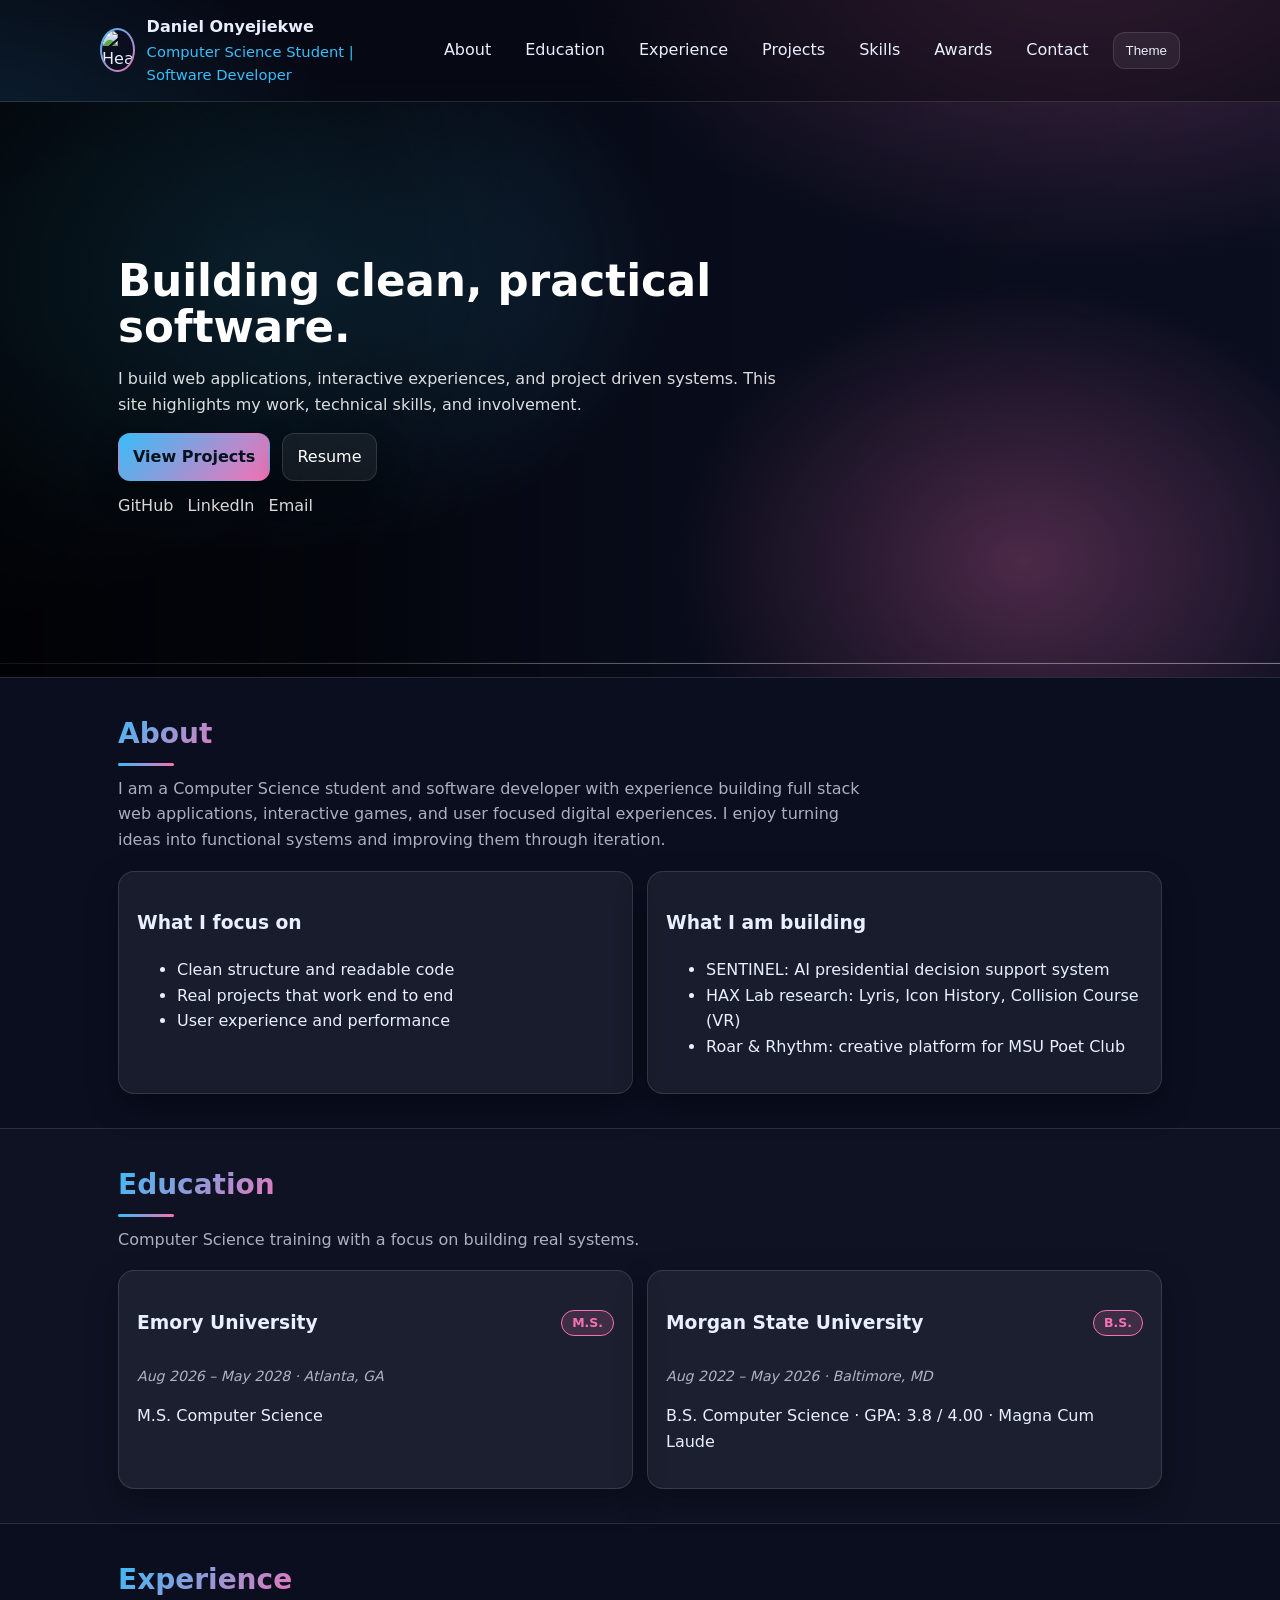
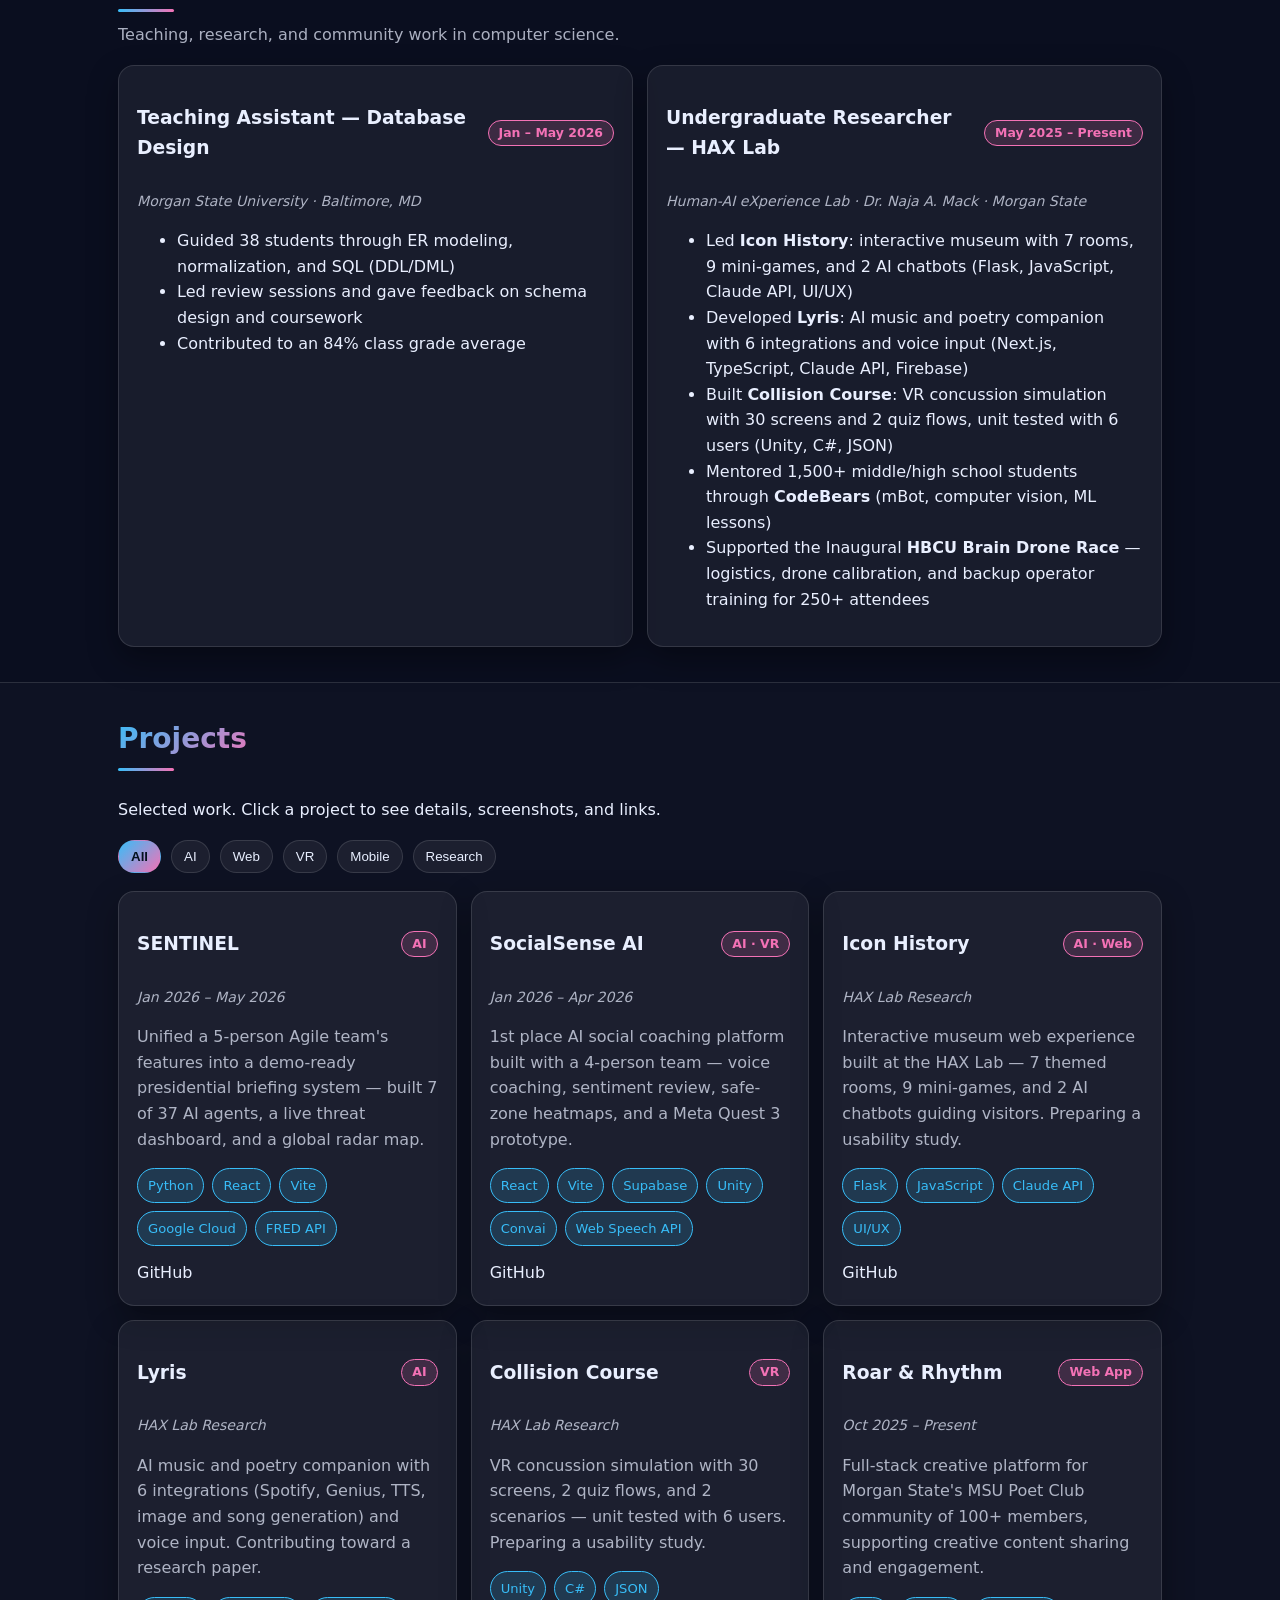
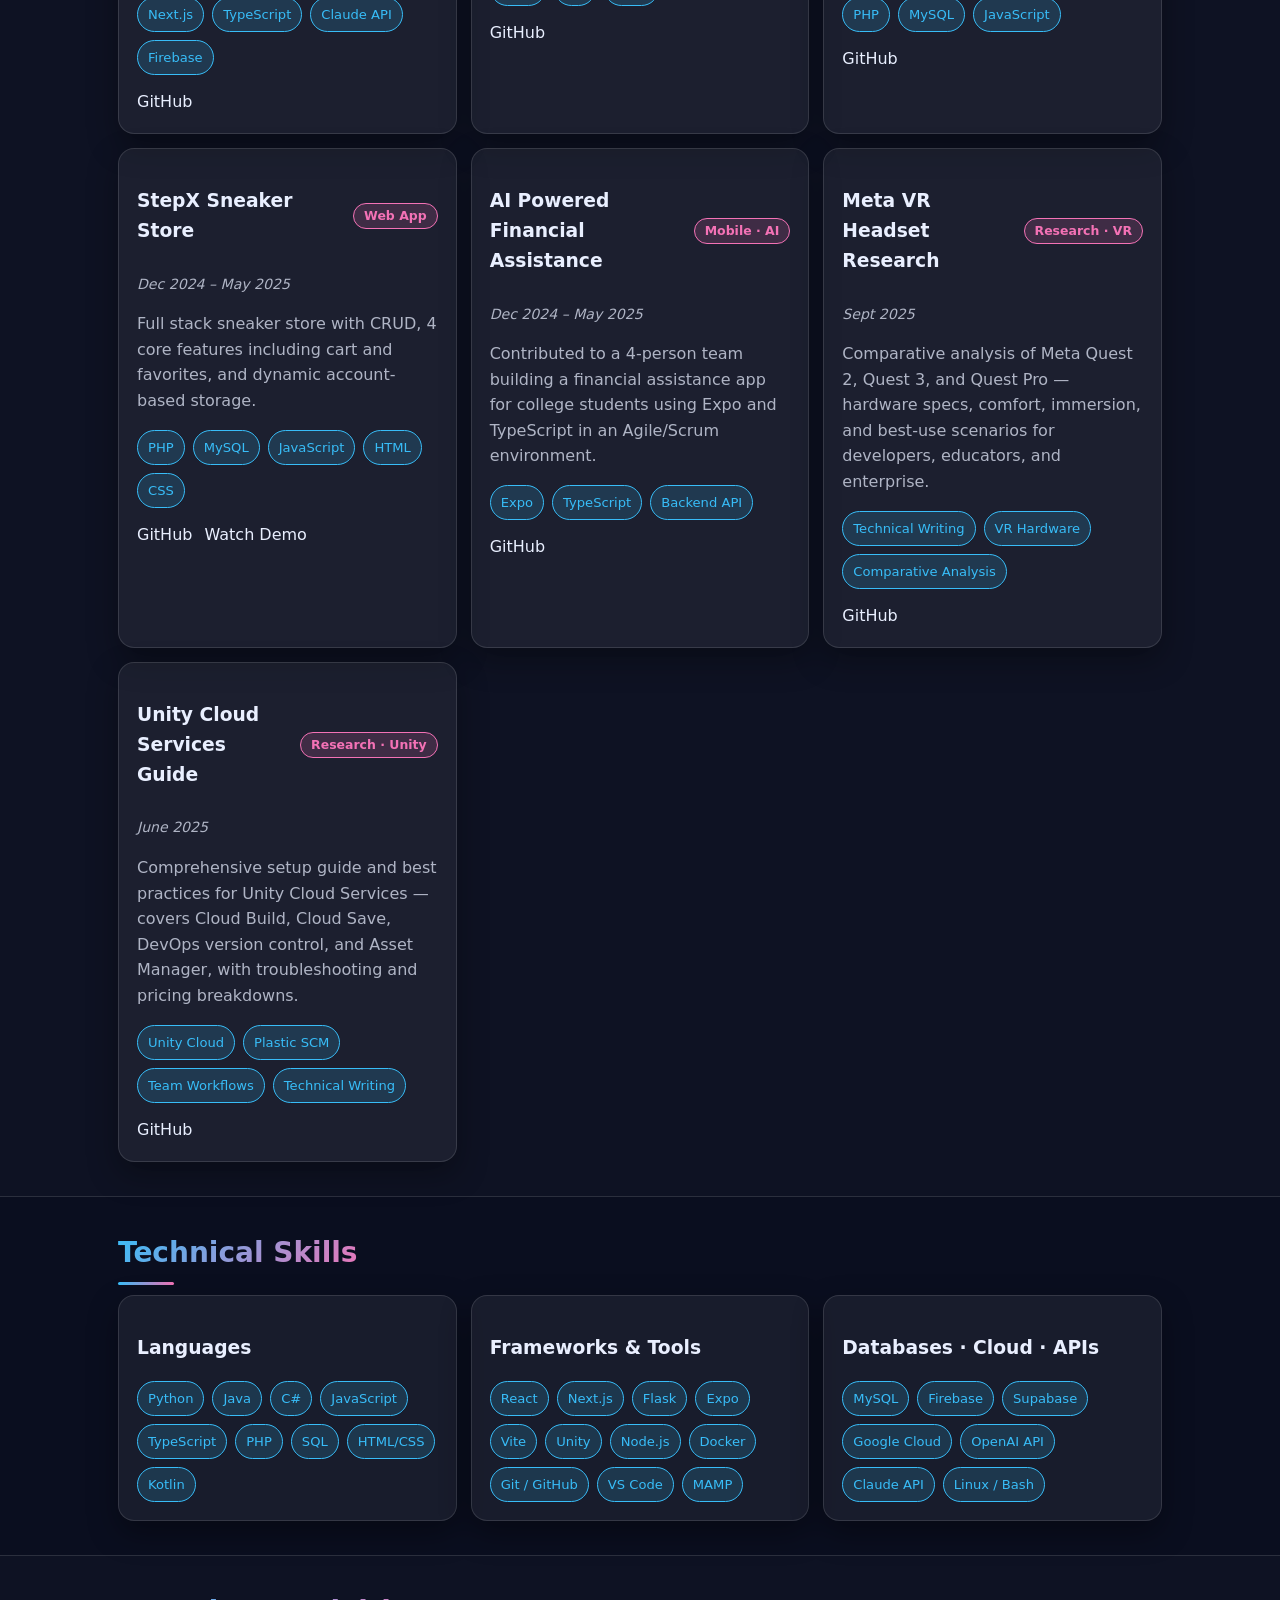
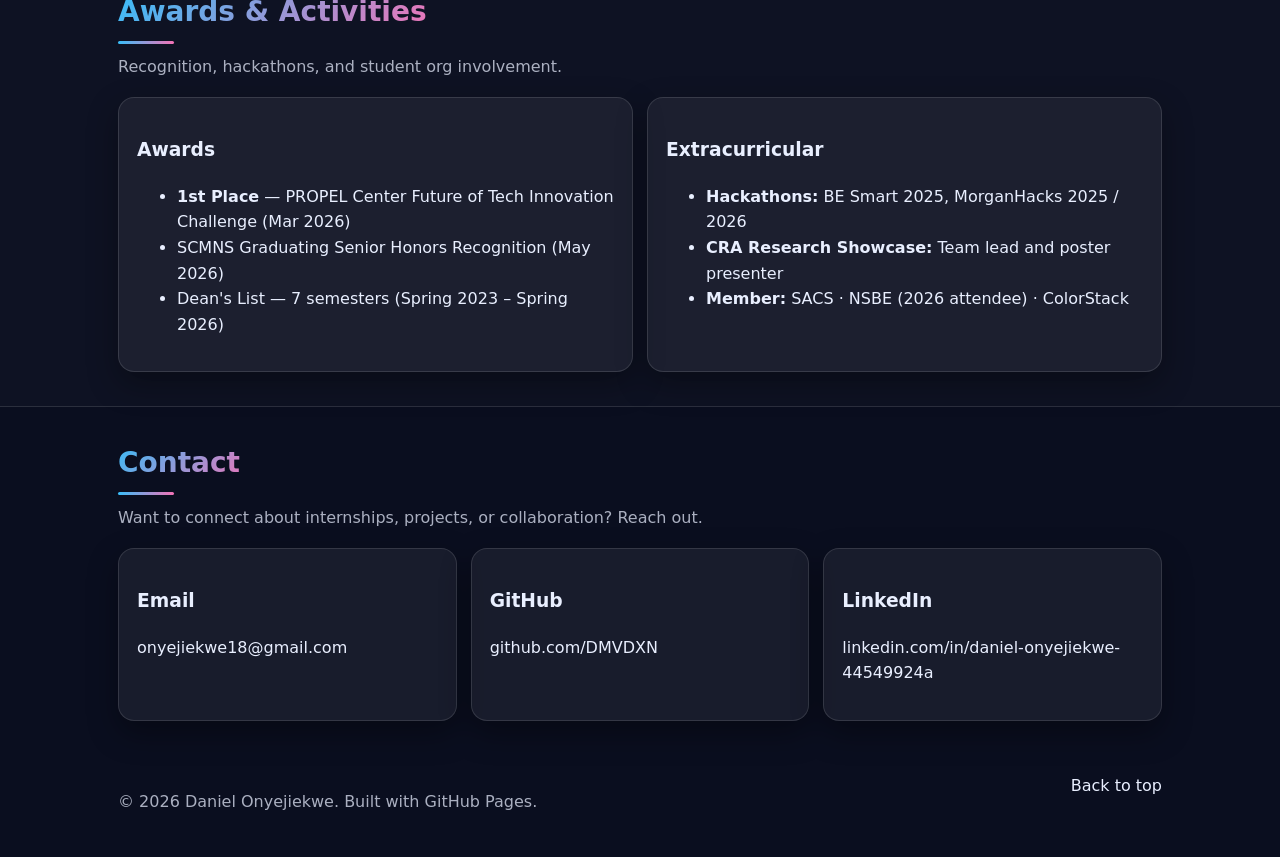
==== index.html @ be136faa "connect custom domain danielonyejiekwe.com - add CNAME file so GitHub Pages serves under the custom " ====
<!-- index.html -->
<!DOCTYPE html>
<html lang="en">
<head>
  <meta charset="UTF-8" />
  <meta name="viewport" content="width=device-width, initial-scale=1.0" />
  <title>Daniel Onyejiekwe — Computer Science Student & Software Developer</title>
  <meta name="description" content="Daniel Onyejiekwe — Computer Science student at Morgan State (M.S. at Emory). Portfolio featuring AI, full-stack web, VR, and research projects from the HAX Lab." />
  <meta name="author" content="Daniel Onyejiekwe" />
  <meta name="theme-color" content="#0a0e1f" />

  <link rel="icon" type="image/svg+xml" href="favicon.svg" />
  <link rel="apple-touch-icon" href="assets/images/CZ6A8919.JPG" />

  <link rel="canonical" href="https://danielonyejiekwe.com/" />

  <meta property="og:type" content="website" />
  <meta property="og:url" content="https://danielonyejiekwe.com/" />
  <meta property="og:title" content="Daniel Onyejiekwe — Computer Science Student & Software Developer" />
  <meta property="og:description" content="Portfolio featuring AI, full-stack web, VR, and research projects. M.S. CS at Emory, B.S. CS at Morgan State (Magna Cum Laude)." />
  <meta property="og:image" content="https://danielonyejiekwe.com/assets/images/CZ6A8919.JPG" />
  <meta property="og:image:alt" content="Headshot of Daniel Onyejiekwe" />

  <meta name="twitter:card" content="summary_large_image" />
  <meta name="twitter:title" content="Daniel Onyejiekwe — Computer Science Student & Software Developer" />
  <meta name="twitter:description" content="Portfolio featuring AI, full-stack web, VR, and research projects. M.S. CS at Emory, B.S. CS at Morgan State (Magna Cum Laude)." />
  <meta name="twitter:image" content="https://danielonyejiekwe.com/assets/images/CZ6A8919.JPG" />

  <link rel="stylesheet" href="style.css?v=2" />
</head>

<body>
  <a class="skip-link" href="#main">Skip to content</a>

  <header class="site-header">
    <div class="container header-inner">
      <div class="brand">
        <div class="logo">
          <img src="assets/images/CZ6A8919.JPG" alt="Headshot of Daniel Onyejiekwe" loading="lazy" />
        </div>
        <div class="brand-text">
          <div class="name">Daniel Onyejiekwe</div>
          <div class="role">Computer Science Student | Software Developer</div>
        </div>
      </div>

      <nav id="primaryNav" class="nav">
        <a href="#about">About</a>
        <a href="#education">Education</a>
        <a href="#experience">Experience</a>
        <a href="#projects">Projects</a>
        <a href="#skills">Skills</a>
        <a href="#awards">Awards</a>
        <a href="#contact">Contact</a>
      </nav>

      <div class="header-actions">
        <button id="themeToggle" class="theme-toggle" type="button" aria-label="Toggle theme">
          Theme
        </button>

        <button id="navToggle" class="nav-toggle" type="button"
                aria-label="Open menu" aria-expanded="false" aria-controls="primaryNav">
          <span></span>
          <span></span>
          <span></span>
        </button>
      </div>
    </div>
  </header>

  <main id="main">
    <section class="hero-banner">
      <img class="hero-banner-img" src="assets/images/teaching-banner.JPEG" alt="" aria-hidden="true" role="presentation" />
      <div class="hero-banner-overlay">
        <div class="container hero-banner-inner">
          <div class="hero-banner-copy">
            <h1>Building clean, practical software.</h1>
            <p>
              I build web applications, interactive experiences, and project driven systems.
              This site highlights my work, technical skills, and involvement.
            </p>

            <div class="hero-actions">
              <a class="btn primary" href="#projects">View Projects</a>
              <a class="btn" href="assets/images/Daniel_Onyejiekwe_Resume%20V2.pdf" target="_blank" rel="noopener">Resume</a>
            </div>

            <div class="quick-links">
              <a href="https://github.com/DMVDXN" target="_blank" rel="noopener">GitHub</a>
              <a href="https://www.linkedin.com/in/daniel-onyejiekwe-44549924a/" target="_blank" rel="noopener">LinkedIn</a>
              <a href="mailto:onyejiekwe18@gmail.com">Email</a>
            </div>
          </div>
        </div>
      </div>
    </section>

    <section id="about" class="section reveal">
      <div class="container">
        <h2>About</h2>
        <p class="lead">
          I am a Computer Science student and software developer with experience building full stack web applications,
          interactive games, and user focused digital experiences. I enjoy turning ideas into functional systems
          and improving them through iteration.
        </p>

        <div class="about-grid reveal-group">
          <div class="card">
            <h3>What I focus on</h3>
            <ul class="list">
              <li>Clean structure and readable code</li>
              <li>Real projects that work end to end</li>
              <li>User experience and performance</li>
            </ul>
          </div>
          <div class="card">
            <h3>What I am building</h3>
            <ul class="list">
              <li>SENTINEL: AI presidential decision support system</li>
              <li>HAX Lab research: Lyris, Icon History, Collision Course (VR)</li>
              <li>Roar &amp; Rhythm: creative platform for MSU Poet Club</li>
            </ul>
          </div>
        </div>
      </div>
    </section>

    <section id="education" class="section alt reveal">
      <div class="container">
        <h2>Education</h2>
        <p class="lead">Computer Science training with a focus on building real systems.</p>

        <div class="about-grid reveal-group">
          <article class="card">
            <div class="project-top">
              <h3>Emory University</h3>
              <span class="tag">M.S.</span>
            </div>
            <p class="meta">Aug 2026 – May 2028 · Atlanta, GA</p>
            <p>M.S. Computer Science</p>
          </article>

          <article class="card">
            <div class="project-top">
              <h3>Morgan State University</h3>
              <span class="tag">B.S.</span>
            </div>
            <p class="meta">Aug 2022 – May 2026 · Baltimore, MD</p>
            <p>B.S. Computer Science · GPA: 3.8 / 4.00 · Magna Cum Laude</p>
          </article>
        </div>
      </div>
    </section>

    <section id="experience" class="section reveal">
      <div class="container">
        <h2>Experience</h2>
        <p class="lead">Teaching, research, and community work in computer science.</p>

        <div class="about-grid reveal-group">
          <article class="card">
            <div class="project-top">
              <h3>Teaching Assistant — Database Design</h3>
              <span class="tag">Jan – May 2026</span>
            </div>
            <p class="meta">Morgan State University · Baltimore, MD</p>
            <ul class="list">
              <li>Guided 38 students through ER modeling, normalization, and SQL (DDL/DML)</li>
              <li>Led review sessions and gave feedback on schema design and coursework</li>
              <li>Contributed to an 84% class grade average</li>
            </ul>
          </article>

          <article class="card">
            <div class="project-top">
              <h3>Undergraduate Researcher — HAX Lab</h3>
              <span class="tag">May 2025 – Present</span>
            </div>
            <p class="meta">Human-AI eXperience Lab · Dr. Naja A. Mack · Morgan State</p>
            <ul class="list">
              <li>Led <strong>Icon History</strong>: interactive museum with 7 rooms, 9 mini-games, and 2 AI chatbots (Flask, JavaScript, Claude API, UI/UX)</li>
              <li>Developed <strong>Lyris</strong>: AI music and poetry companion with 6 integrations and voice input (Next.js, TypeScript, Claude API, Firebase)</li>
              <li>Built <strong>Collision Course</strong>: VR concussion simulation with 30 screens and 2 quiz flows, unit tested with 6 users (Unity, C#, JSON)</li>
              <li>Mentored 1,500+ middle/high school students through <strong>CodeBears</strong> (mBot, computer vision, ML lessons)</li>
              <li>Supported the Inaugural <strong>HBCU Brain Drone Race</strong> — logistics, drone calibration, and backup operator training for 250+ attendees</li>
            </ul>
          </article>
        </div>
      </div>
    </section>

    <section id="projects" class="section alt reveal">
      <div class="container">
        <div class="section-head">
          <h2>Projects</h2>
          <p>Selected work. Click a project to see details, screenshots, and links.</p>
        </div>

        <div class="filters" role="group" aria-label="Project filters">
          <button class="filter-btn is-active" type="button" data-filter="all">All</button>
          <button class="filter-btn" type="button" data-filter="ai">AI</button>
          <button class="filter-btn" type="button" data-filter="web">Web</button>
          <button class="filter-btn" type="button" data-filter="vr">VR</button>
          <button class="filter-btn" type="button" data-filter="mobile">Mobile</button>
          <button class="filter-btn" type="button" data-filter="research">Research</button>
        </div>

        <div class="grid reveal-group" id="projectsGrid">

          <article class="project card clickable"
            data-category="ai"
            data-title="SENTINEL — Presidential Decision Support System"
            data-tag="AI"
            data-image=""
            data-description="A demo-ready AI presidential briefing system unifying a 5-person Agile team's features."
            data-bullets="Built 7 of 37 AI agents|Live threat dashboard|Global radar map|Python, React, Vite, Google Cloud, FRED API"
            data-repo="https://github.com/DMVDXN"
            data-demo="#">
            <div class="project-top">
              <h3>SENTINEL</h3>
              <span class="tag">AI</span>
            </div>
            <p class="meta">Jan 2026 – May 2026</p>
            <p>
              Unified a 5-person Agile team's features into a demo-ready presidential briefing system —
              built 7 of 37 AI agents, a live threat dashboard, and a global radar map.
            </p>
            <ul class="chips">
              <li>Python</li>
              <li>React</li>
              <li>Vite</li>
              <li>Google Cloud</li>
              <li>FRED API</li>
            </ul>
            <div class="links">
              <a href="https://github.com/DMVDXN" target="_blank" rel="noopener">GitHub</a>
            </div>
          </article>

          <article class="project card clickable"
            data-category="ai"
            data-title="SocialSense AI"
            data-tag="AI · VR"
            data-image=""
            data-description="1st place AI social coaching platform with VR prototype on Meta Quest 3."
            data-bullets="Voice coaching|Sentiment review|Safe-zone heatmaps|Meta Quest 3 prototype|1st Place — PROPEL Future of Tech Challenge"
            data-repo="https://github.com/DMVDXN"
            data-demo="#">
            <div class="project-top">
              <h3>SocialSense AI</h3>
              <span class="tag">AI · VR</span>
            </div>
            <p class="meta">Jan 2026 – Apr 2026</p>
            <p>
              1st place AI social coaching platform built with a 4-person team — voice coaching, sentiment review,
              safe-zone heatmaps, and a Meta Quest 3 prototype.
            </p>
            <ul class="chips">
              <li>React</li>
              <li>Vite</li>
              <li>Supabase</li>
              <li>Unity</li>
              <li>Convai</li>
              <li>Web Speech API</li>
            </ul>
            <div class="links">
              <a href="https://github.com/DMVDXN" target="_blank" rel="noopener">GitHub</a>
            </div>
          </article>

          <article class="project card clickable"
            data-category="ai"
            data-title="Icon History"
            data-tag="AI · Web"
            data-image=""
            data-description="Interactive museum web experience with mini-games and AI-guided chatbots."
            data-bullets="7 themed rooms|9 mini-games|2 AI chatbots (Claude API)|Flask + JavaScript UI/UX|Preparing a usability study"
            data-repo="https://github.com/DMVDXN"
            data-demo="#">
            <div class="project-top">
              <h3>Icon History</h3>
              <span class="tag">AI · Web</span>
            </div>
            <p class="meta">HAX Lab Research</p>
            <p>
              Interactive museum web experience built at the HAX Lab — 7 themed rooms, 9 mini-games,
              and 2 AI chatbots guiding visitors. Preparing a usability study.
            </p>
            <ul class="chips">
              <li>Flask</li>
              <li>JavaScript</li>
              <li>Claude API</li>
              <li>UI/UX</li>
            </ul>
            <div class="links">
              <a href="https://github.com/DMVDXN" target="_blank" rel="noopener">GitHub</a>
            </div>
          </article>

          <article class="project card clickable"
            data-category="ai"
            data-title="Lyris"
            data-tag="AI"
            data-image=""
            data-description="AI music and poetry companion with 6 integrations and voice input."
            data-bullets="6 integrations: Spotify, Genius, TTS, image &amp; song generation|Voice input|Next.js + TypeScript|Claude API + Firebase|Contributing toward a research paper"
            data-repo="https://github.com/DMVDXN/Lyris"
            data-demo="#">
            <div class="project-top">
              <h3>Lyris</h3>
              <span class="tag">AI</span>
            </div>
            <p class="meta">HAX Lab Research</p>
            <p>
              AI music and poetry companion with 6 integrations (Spotify, Genius, TTS, image and song generation)
              and voice input. Contributing toward a research paper.
            </p>
            <ul class="chips">
              <li>Next.js</li>
              <li>TypeScript</li>
              <li>Claude API</li>
              <li>Firebase</li>
            </ul>
            <div class="links">
              <a href="https://github.com/DMVDXN/Lyris" target="_blank" rel="noopener">GitHub</a>
            </div>
          </article>

          <article class="project card clickable"
            data-category="vr"
            data-title="Collision Course"
            data-tag="VR"
            data-image=""
            data-description="VR concussion simulation built and evaluated with users at the HAX Lab."
            data-bullets="30 screens across the experience|2 quiz flows and 2 scenarios|Unit tested with 6 users|Unity, C#, and JSON|Preparing a usability study"
            data-repo="https://github.com/DMVDXN/collision_course_research"
            data-demo="#">
            <div class="project-top">
              <h3>Collision Course</h3>
              <span class="tag">VR</span>
            </div>
            <p class="meta">HAX Lab Research</p>
            <p>
              VR concussion simulation with 30 screens, 2 quiz flows, and 2 scenarios — unit tested with 6 users.
              Preparing a usability study.
            </p>
            <ul class="chips">
              <li>Unity</li>
              <li>C#</li>
              <li>JSON</li>
            </ul>
            <div class="links">
              <a href="https://github.com/DMVDXN/collision_course_research" target="_blank" rel="noopener">GitHub</a>
            </div>
          </article>

          <article class="project card clickable"
            data-category="web"
            data-title="Roar &amp; Rhythm"
            data-tag="Web App"
            data-image=""
            data-description="Full-stack creative platform for Morgan State's MSU Poet Club community of 100+ members."
            data-bullets="Creative content sharing|Community engagement|100+ member club|PHP, MySQL, JavaScript"
            data-repo="https://github.com/DMVDXN/MSU_Roar_and_Rhythm"
            data-demo="#">
            <div class="project-top">
              <h3>Roar &amp; Rhythm</h3>
              <span class="tag">Web App</span>
            </div>
            <p class="meta">Oct 2025 – Present</p>
            <p>
              Full-stack creative platform for Morgan State's MSU Poet Club community of 100+ members,
              supporting creative content sharing and engagement.
            </p>
            <ul class="chips">
              <li>PHP</li>
              <li>MySQL</li>
              <li>JavaScript</li>
            </ul>
            <div class="links">
              <a href="https://github.com/DMVDXN/MSU_Roar_and_Rhythm" target="_blank" rel="noopener">GitHub</a>
            </div>
          </article>

          <article class="project card clickable"
            data-category="web"
            data-title="StepX Sneaker Store"
            data-tag="Web App"
            data-image="assets/images/StepXhomepage.png"
            data-video="https://www.youtube.com/embed/YIA4aqLeHS4"
            data-description="Full stack sneaker store with CRUD, cart, favorites, and dynamic account-based storage."
            data-bullets="Auth with sessions|CRUD products and UI|Cart and favorites|Dynamic account-based storage"
            data-repo="https://github.com/DMVDXN/stepx-website"
            data-demo="#">
            <div class="project-top">
              <h3>StepX Sneaker Store</h3>
              <span class="tag">Web App</span>
            </div>
            <p class="meta">Dec 2024 – May 2025</p>
            <p>
              Full stack sneaker store with CRUD, 4 core features including cart and favorites,
              and dynamic account-based storage.
            </p>
            <ul class="chips">
              <li>PHP</li>
              <li>MySQL</li>
              <li>JavaScript</li>
              <li>HTML</li>
              <li>CSS</li>
            </ul>
            <div class="links">
              <a href="https://github.com/DMVDXN/stepx-website" target="_blank" rel="noopener">GitHub</a>
              <a href="https://youtu.be/YIA4aqLeHS4" target="_blank" rel="noopener">Watch Demo</a>
            </div>
          </article>

          <article class="project card clickable"
            data-category="mobile"
            data-title="AI Powered Financial Assistance"
            data-tag="Mobile · AI"
            data-image="assets/images/BDRflyer.jpg"
            data-description="Financial assistance app for college students built in an Agile/Scrum environment."
            data-bullets="4-person team|Expo + TypeScript|Backend API integration|Agile/Scrum workflow"
            data-repo="https://github.com/JabareeB/AI_Powered_Financial_Assistance"
            data-demo="#">
            <div class="project-top">
              <h3>AI Powered Financial Assistance</h3>
              <span class="tag">Mobile · AI</span>
            </div>
            <p class="meta">Dec 2024 – May 2025</p>
            <p>
              Contributed to a 4-person team building a financial assistance app for college students using Expo
              and TypeScript in an Agile/Scrum environment.
            </p>
            <ul class="chips">
              <li>Expo</li>
              <li>TypeScript</li>
              <li>Backend API</li>
            </ul>
            <div class="links">
              <a href="https://github.com/JabareeB/AI_Powered_Financial_Assistance" target="_blank" rel="noopener">GitHub</a>
            </div>
          </article>

          <article class="project card clickable"
            data-category="research"
            data-title="Meta VR Headset Research"
            data-tag="Research · VR"
            data-image=""
            data-description="Comparative analysis of Meta Quest 2, Quest 3, and Quest Pro headsets — hardware, comfort, and immersion."
            data-bullets="Hands-on testing of Quest 2, 3, and Pro|Display, processing, tracking, comfort, and FOV breakdowns|Use case recommendations for gaming, education, and enterprise|Authored Sept 2025"
            data-repo="https://github.com/DMVDXN/meta-vr-research"
            data-demo="#">
            <div class="project-top">
              <h3>Meta VR Headset Research</h3>
              <span class="tag">Research · VR</span>
            </div>
            <p class="meta">Sept 2025</p>
            <p>
              Comparative analysis of Meta Quest 2, Quest 3, and Quest Pro — hardware specs, comfort,
              immersion, and best-use scenarios for developers, educators, and enterprise.
            </p>
            <ul class="chips">
              <li>Technical Writing</li>
              <li>VR Hardware</li>
              <li>Comparative Analysis</li>
            </ul>
            <div class="links">
              <a href="https://github.com/DMVDXN/meta-vr-research" target="_blank" rel="noopener">GitHub</a>
            </div>
          </article>

          <article class="project card clickable"
            data-category="research"
            data-title="Unity Cloud Services Guide"
            data-tag="Research · Unity"
            data-image=""
            data-description="Setup guide and best practices for Unity Cloud Services — Cloud Build, Cloud Save, DevOps, and Asset Manager."
            data-bullets="Core services explained: Cloud Build, Save, DevOps, Analytics|Step-by-step setup with troubleshooting|Plastic SCM vs Gluon breakdown for team workflows|Pricing and seat planning|Authored June 2025"
            data-repo="https://github.com/DMVDXN/Unity-Cloud-Usage-Guide"
            data-demo="#">
            <div class="project-top">
              <h3>Unity Cloud Services Guide</h3>
              <span class="tag">Research · Unity</span>
            </div>
            <p class="meta">June 2025</p>
            <p>
              Comprehensive setup guide and best practices for Unity Cloud Services — covers Cloud Build, Cloud Save,
              DevOps version control, and Asset Manager, with troubleshooting and pricing breakdowns.
            </p>
            <ul class="chips">
              <li>Unity Cloud</li>
              <li>Plastic SCM</li>
              <li>Team Workflows</li>
              <li>Technical Writing</li>
            </ul>
            <div class="links">
              <a href="https://github.com/DMVDXN/Unity-Cloud-Usage-Guide" target="_blank" rel="noopener">GitHub</a>
            </div>
          </article>

        </div>
      </div>
    </section>


    <section id="skills" class="section reveal">
      <div class="container">
        <h2>Technical Skills</h2>
        <div class="skills-grid reveal-group">
          <div class="card">
            <h3>Languages</h3>
            <ul class="chips">
              <li>Python</li>
              <li>Java</li>
              <li>C#</li>
              <li>JavaScript</li>
              <li>TypeScript</li>
              <li>PHP</li>
              <li>SQL</li>
              <li>HTML/CSS</li>
              <li>Kotlin</li>
            </ul>
          </div>
          <div class="card">
            <h3>Frameworks &amp; Tools</h3>
            <ul class="chips">
              <li>React</li>
              <li>Next.js</li>
              <li>Flask</li>
              <li>Expo</li>
              <li>Vite</li>
              <li>Unity</li>
              <li>Node.js</li>
              <li>Docker</li>
              <li>Git / GitHub</li>
              <li>VS Code</li>
              <li>MAMP</li>
            </ul>
          </div>
          <div class="card">
            <h3>Databases · Cloud · APIs</h3>
            <ul class="chips">
              <li>MySQL</li>
              <li>Firebase</li>
              <li>Supabase</li>
              <li>Google Cloud</li>
              <li>OpenAI API</li>
              <li>Claude API</li>
              <li>Linux / Bash</li>
            </ul>
          </div>
        </div>
      </div>
    </section>

    <section id="awards" class="section alt reveal">
      <div class="container">
        <h2>Awards &amp; Activities</h2>
        <p class="lead">Recognition, hackathons, and student org involvement.</p>

        <div class="about-grid reveal-group">
          <div class="card">
            <h3>Awards</h3>
            <ul class="list">
              <li><strong>1st Place</strong> — PROPEL Center Future of Tech Innovation Challenge (Mar 2026)</li>
              <li>SCMNS Graduating Senior Honors Recognition (May 2026)</li>
              <li>Dean's List — 7 semesters (Spring 2023 – Spring 2026)</li>
            </ul>
          </div>
          <div class="card">
            <h3>Extracurricular</h3>
            <ul class="list">
              <li><strong>Hackathons:</strong> BE Smart 2025, MorganHacks 2025 / 2026</li>
              <li><strong>CRA Research Showcase:</strong> Team lead and poster presenter</li>
              <li><strong>Member:</strong> SACS · NSBE (2026 attendee) · ColorStack</li>
            </ul>
          </div>
        </div>
      </div>
    </section>

    <section id="contact" class="section reveal">
      <div class="container">
        <h2>Contact</h2>
        <p class="lead">
          Want to connect about internships, projects, or collaboration? Reach out.
        </p>

        <div class="contact-grid reveal-group">
          <div class="card">
            <h3>Email</h3>
            <p><a href="mailto:onyejiekwe18@gmail.com">onyejiekwe18@gmail.com</a></p>
          </div>
          <div class="card">
            <h3>GitHub</h3>
            <p><a href="https://github.com/DMVDXN" target="_blank" rel="noopener">github.com/DMVDXN</a></p>
          </div>
          <div class="card">
            <h3>LinkedIn</h3>
            <p><a href="https://www.linkedin.com/in/daniel-onyejiekwe-44549924a/" target="_blank" rel="noopener">linkedin.com/in/daniel-onyejiekwe-44549924a</a></p>
          </div>
        </div>
      </div>
    </section>

    <div class="modal" id="projectModal" aria-hidden="true">
      <div class="modal-backdrop" data-close="true"></div>
      <div class="modal-dialog" role="dialog" aria-modal="true" aria-labelledby="modalTitle">
        <button class="modal-close" type="button" aria-label="Close" data-close="true">Close</button>

        <div class="modal-body">
          <div class="modal-media">
            <iframe
              id="modalVideo"
              title="Project demo video"
              allow="autoplay; encrypted-media; picture-in-picture"
              allowfullscreen>
            </iframe>
            <img id="modalImage" src="" alt="" />
          </div>

          <div class="modal-content">
            <div class="modal-top">
              <h3 id="modalTitle">Project</h3>
              <span class="tag" id="modalTag">Tag</span>
            </div>

            <p id="modalDesc" class="modal-desc"></p>

            <ul id="modalBullets" class="modal-bullets"></ul>

            <div class="links modal-links">
              <a id="modalRepo" href="#" target="_blank" rel="noopener">Repo</a>
              <a id="modalDemo" href="#" target="_blank" rel="noopener">Demo</a>
            </div>
          </div>
        </div>
      </div>
    </div>

  </main>

  <footer class="site-footer">
    <div class="container footer-inner">
      <p>© <span id="year"></span> Daniel Onyejiekwe. Built with GitHub Pages.</p>
      <a href="#main">Back to top</a>
    </div>
  </footer>

  <script src="script.js?v=2"></script>
</body>
</html>
---- style.css ----
/* style.css */
:root {
  --bg: #0a0e1f;
  --panel: rgba(255, 255, 255, 0.06);
  --panel-strong: rgba(255, 255, 255, 0.10);
  --text: #e9efff;
  --muted: rgba(233, 239, 255, 0.72);
  --border: rgba(255, 255, 255, 0.12);
  --shadow: 0 12px 30px rgba(0, 0, 0, 0.35);
  --radius: 16px;
  --max: 1080px;

  --primary: #38bdf8;
  --secondary: #f472b6;
  --primary-soft: rgba(56, 189, 248, 0.16);
  --secondary-soft: rgba(244, 114, 182, 0.16);
  --primary-glow: rgba(56, 189, 248, 0.35);
  --secondary-glow: rgba(244, 114, 182, 0.30);
  --on-primary: #04121f;
}

[data-theme="light"] {
  --bg: #f6f8ff;
  --panel: rgba(10, 20, 60, 0.06);
  --panel-strong: rgba(10, 20, 60, 0.10);
  --text: #0a1230;
  --muted: rgba(10, 18, 48, 0.70);
  --border: rgba(10, 18, 48, 0.14);
  --shadow: 0 12px 30px rgba(10, 30, 80, 0.10);

  --primary: #0284c7;
  --secondary: #db2777;
  --primary-soft: rgba(2, 132, 199, 0.12);
  --secondary-soft: rgba(219, 39, 119, 0.12);
  --primary-glow: rgba(2, 132, 199, 0.30);
  --secondary-glow: rgba(219, 39, 119, 0.25);
  --on-primary: #ffffff;
}

* { box-sizing: border-box; }

html { scroll-behavior: smooth; }

body {
  margin: 0;
  font-family: ui-sans-serif, system-ui, -apple-system, Segoe UI, Roboto, Arial, sans-serif;
  background: var(--bg);
  color: var(--text);
  line-height: 1.6;
  background-image:
    radial-gradient(900px 600px at 85% -10%, var(--secondary-glow), transparent 60%),
    radial-gradient(900px 600px at -10% 30%, var(--primary-glow), transparent 60%);
  background-attachment: fixed;
}

a {
  color: var(--text);
  text-decoration: none;
  border-bottom: 1px solid transparent;
}

a:hover {
  border-bottom-color: var(--primary);
  color: var(--primary);
}

.container {
  max-width: var(--max);
  padding: 0 18px;
  margin: 0 auto;
}

.skip-link {
  position: absolute;
  left: -999px;
  top: 8px;
  padding: 10px 12px;
  border-radius: 10px;
  background: var(--panel-strong);
  border: 1px solid var(--border);
}

.skip-link:focus { left: 12px; }

/* HEADER */
.site-header {
  position: sticky;
  top: 0;
  backdrop-filter: blur(14px);
  background: rgba(0, 0, 0, 0.35);
  border-bottom: 1px solid var(--border);
  z-index: 10;
}

[data-theme="light"] .site-header { background: rgba(255, 255, 255, 0.75); }

.header-inner {
  display: flex;
  align-items: center;
  justify-content: space-between;
  gap: 14px;
  padding: 14px 0;
}

.brand {
  display: flex;
  align-items: center;
  gap: 12px;
  min-width: 220px;
}

.logo {
  width: 44px;
  height: 44px;
  display: block;
  border-radius: 50%;
  overflow: hidden;
  background: var(--panel-strong);
  border: 2px solid transparent;
  background-image:
    linear-gradient(var(--bg), var(--bg)),
    linear-gradient(135deg, var(--primary), var(--secondary));
  background-origin: border-box;
  background-clip: padding-box, border-box;
}

.logo img {
  width: 100%;
  height: 100%;
  object-fit: cover;
  object-position: center 22%;
  display: block;
}

.name { font-weight: 700; }

.role {
  font-size: 0.92rem;
  color: var(--primary);
  font-weight: 500;
}

.nav {
  display: flex;
  gap: 14px;
}

.nav a {
  padding: 8px 10px;
  border-radius: 10px;
}

.nav a:hover {
  background: var(--primary-soft);
  color: var(--primary);
  border-bottom-color: transparent;
}

.header-actions {
  display: flex;
  align-items: center;
  gap: 10px;
}

.theme-toggle {
  padding: 10px 12px;
  border-radius: 12px;
  border: 1px solid var(--border);
  background: var(--panel);
  color: var(--text);
  cursor: pointer;
}

/* Hamburger — hidden on desktop, shown on mobile */
.nav-toggle {
  display: none;
  width: 42px;
  height: 42px;
  padding: 0;
  border-radius: 12px;
  border: 1px solid var(--border);
  background: var(--panel);
  cursor: pointer;
  position: relative;
}

.nav-toggle span {
  position: absolute;
  left: 10px;
  right: 10px;
  height: 2px;
  background: var(--text);
  border-radius: 2px;
  transition: transform 0.25s ease, opacity 0.2s ease, top 0.25s ease;
}

.nav-toggle span:nth-child(1) { top: 13px; }
.nav-toggle span:nth-child(2) { top: 20px; }
.nav-toggle span:nth-child(3) { top: 27px; }

.nav-toggle[aria-expanded="true"] span:nth-child(1) {
  top: 20px;
  transform: rotate(45deg);
}
.nav-toggle[aria-expanded="true"] span:nth-child(2) { opacity: 0; }
.nav-toggle[aria-expanded="true"] span:nth-child(3) {
  top: 20px;
  transform: rotate(-45deg);
}

/* HERO BANNER (single source of truth) */
.hero-banner {
  position: relative;
  width: 100%;
  height: clamp(420px, 64vh, 720px);
  overflow: hidden;
  border-bottom: 1px solid var(--border);
}

.hero-banner-img {
  position: absolute;
  inset: 0;
  width: 100%;
  height: 100%;
  display: block;
  object-fit: cover;
  object-position: center 35%;
  will-change: transform;
  transform: translate3d(0, 0, 0);
}

.hero-banner-overlay {
  position: absolute;
  inset: 0;
  background:
    linear-gradient(
      90deg,
      rgba(0, 0, 0, 0.82) 0%,
      rgba(0, 0, 0, 0.58) 28%,
      rgba(0, 0, 0, 0.30) 42%,
      rgba(0, 0, 0, 0.12) 58%,
      rgba(0, 0, 0, 0.00) 100%
    ),
    radial-gradient(600px 400px at 20% 30%, var(--primary-glow), transparent 70%),
    radial-gradient(500px 400px at 80% 80%, var(--secondary-glow), transparent 70%);
  display: flex;
  align-items: center;
}

.hero-banner-inner {
  width: 100%;
  padding: 36px 18px;
  max-width: var(--max);
}

.hero-banner-copy {
  max-width: 680px;
}

/* keep hero readable on BOTH themes */
.hero-banner-copy,
.hero-banner-copy h1,
.hero-banner-copy p,
.hero-banner-copy a {
  color: #ffffff;
}

.hero-banner-copy p {
  color: rgba(255, 255, 255, 0.86);
}

.hero-banner-copy h1 {
  font-size: clamp(2rem, 3.4vw, 3rem);
  margin: 0 0 10px;
  line-height: 1.05;
}

/* BUTTONS */
.hero-actions {
  display: flex;
  gap: 12px;
  flex-wrap: wrap;
  margin-bottom: 12px;
}

.btn {
  display: inline-flex;
  align-items: center;
  justify-content: center;
  padding: 10px 14px;
  border-radius: 12px;
  border: 1px solid var(--border);
  background: var(--panel);
  box-shadow: var(--shadow);
}

.btn:hover { background: var(--panel-strong); }

.btn.primary {
  background: linear-gradient(135deg, var(--primary), var(--secondary));
  color: var(--on-primary);
  border-color: transparent;
  font-weight: 600;
}

.btn.primary:hover {
  background: linear-gradient(135deg, var(--secondary), var(--primary));
  filter: brightness(1.05);
}

.quick-links {
  display: flex;
  gap: 14px;
  flex-wrap: wrap;
}

.quick-links a {
  color: rgba(255, 255, 255, 0.85);
}

.quick-links a:hover {
  color: #ffffff;
}

/* SECTIONS */
.section { padding: 34px 0; }

.section.alt {
  border-top: 1px solid var(--border);
  border-bottom: 1px solid var(--border);
  background: rgba(255, 255, 255, 0.02);
}

[data-theme="light"] .section.alt {
  background: rgba(0, 0, 0, 0.02);
}

.section h2 {
  margin: 0 0 10px;
  font-size: 1.75rem;
  display: inline-block;
  background: linear-gradient(135deg, var(--primary), var(--secondary));
  -webkit-background-clip: text;
  background-clip: text;
  -webkit-text-fill-color: transparent;
  color: transparent;
}

.section h2::after {
  content: "";
  display: block;
  width: 56px;
  height: 3px;
  margin-top: 6px;
  border-radius: 999px;
  background: linear-gradient(90deg, var(--primary), var(--secondary));
}

.lead {
  color: var(--muted);
  max-width: 75ch;
  margin: 0 0 18px;
}

.meta {
  color: var(--muted);
  font-size: 0.88rem;
  margin: 2px 0 10px;
  font-style: italic;
}

/* CARDS + GRIDS */
.card {
  border: 1px solid var(--border);
  background: var(--panel);
  border-radius: var(--radius);
  box-shadow: var(--shadow);
  padding: 18px;
  transition: transform 0.25s ease, border-color 0.25s ease, box-shadow 0.25s ease;
}

.card:hover {
  border-color: var(--primary);
  transform: translateY(-3px);
  box-shadow: 0 16px 38px rgba(0, 0, 0, 0.30), 0 0 0 1px var(--primary-soft);
}

.project.clickable { cursor: pointer; }

.about-grid,
.grid,
.skills-grid,
.contact-grid {
  display: grid;
  gap: 14px;
}

.about-grid { grid-template-columns: 1fr 1fr; }
.grid,
.skills-grid,
.contact-grid { grid-template-columns: repeat(3, 1fr); }

.project-top {
  display: flex;
  align-items: center;
  justify-content: space-between;
  gap: 10px;
  margin-bottom: 8px;
}

.project p { color: var(--muted); }

/* tag pill */
.tag {
  font-size: 0.78rem;
  line-height: 1;
  padding: 6px 10px;
  border-radius: 999px;
  border: 1px solid var(--secondary);
  background: var(--secondary-soft);
  color: var(--secondary);
  white-space: nowrap;
  flex: 0 0 auto;
  font-weight: 600;
}

.chips {
  list-style: none;
  padding: 0;
  display: flex;
  flex-wrap: wrap;
  gap: 8px;
  margin: 12px 0 0;
}

.chips li {
  font-size: 0.82rem;
  padding: 6px 10px;
  border-radius: 999px;
  border: 1px solid var(--primary);
  background: var(--primary-soft);
  color: var(--primary);
  font-weight: 500;
}

.links {
  display: flex;
  gap: 12px;
  margin-top: 14px;
}

.card-img {
  width: 100%;
  height: 180px;
  object-fit: cover;
  border-radius: 14px;
  border: 1px solid var(--border);
  margin: 10px 0 12px;
}

.card-img-logo {
  object-fit: contain;
  background: rgba(255, 255, 255, 0.03);
  padding: 16px;
}

/* FILTERS */
.filters {
  display: flex;
  gap: 10px;
  margin: 18px 0;
  flex-wrap: wrap;
}

.filter-btn {
  padding: 8px 12px;
  border-radius: 999px;
  border: 1px solid var(--border);
  background: var(--panel);
  color: var(--text);
  cursor: pointer;
}

.filter-btn.is-active {
  background: linear-gradient(135deg, var(--primary), var(--secondary));
  color: var(--on-primary);
  border-color: transparent;
  font-weight: 600;
}

/* MODAL */
.modal {
  position: fixed;
  inset: 0;
  display: none;
  z-index: 50;
}

.modal.is-open { display: block; }

.modal-backdrop {
  position: absolute;
  inset: 0;
  background: rgba(0, 0, 0, 0.6);
}

.modal-dialog {
  position: relative;
  max-width: 980px;
  margin: 6vh auto;
  background: var(--bg);
  border: 1px solid var(--border);
  border-radius: 18px;
  overflow: hidden;
  box-shadow: var(--shadow);
}

.modal-close {
  position: absolute;
  right: 12px;
  top: 12px;
  z-index: 2;
  padding: 8px 10px;
  border-radius: 12px;
  border: 1px solid var(--border);
  background: var(--panel);
  color: var(--text);
  cursor: pointer;
}

.modal-body {
  display: grid;
  grid-template-columns: 1.15fr 0.85fr;
}

.modal-body.no-media {
  grid-template-columns: 1fr;
}

.modal-media {
  padding: 16px;
  border-right: 1px solid var(--border);
}

/* media area has consistent height so video doesn't collapse */
.modal-media {
  min-height: 420px;
  display: grid;
  align-items: stretch;
}

.modal-media img,
.modal-media iframe {
  width: 100%;
  height: 100%;
  border-radius: 14px;
  border: 1px solid var(--border);
}

.modal-media img {
  object-fit: cover;
}

.modal-media iframe {
  border: 0;
  display: none;
}

.modal-content {
  padding: 16px;
}

.modal-top {
  display: flex;
  align-items: center;
  gap: 10px;
}

.modal-desc { color: var(--muted); }

.modal-bullets {
  color: var(--muted);
  padding-left: 18px;
}

/* FOOTER */
.site-footer { padding: 18px 0 26px; }

.footer-inner {
  display: flex;
  justify-content: space-between;
  gap: 12px;
  color: var(--muted);
}

/* SCROLL REVEAL ANIMATIONS */
.reveal {
  opacity: 0;
  transform: translateY(24px);
  transition: opacity 0.7s ease, transform 0.7s ease;
  will-change: opacity, transform;
}

.reveal.reveal-left { transform: translateX(-32px); }
.reveal.reveal-right { transform: translateX(32px); }
.reveal.reveal-scale { transform: scale(0.94); }

.reveal.is-visible {
  opacity: 1;
  transform: translate(0, 0) scale(1);
}

/* staggered children inside a .reveal-group */
.reveal-group > * {
  opacity: 0;
  transform: translateY(20px);
  transition: opacity 0.6s ease, transform 0.6s ease;
}

.reveal-group.is-visible > * { opacity: 1; transform: translateY(0); }
.reveal-group.is-visible > *:nth-child(1) { transition-delay: 0.05s; }
.reveal-group.is-visible > *:nth-child(2) { transition-delay: 0.15s; }
.reveal-group.is-visible > *:nth-child(3) { transition-delay: 0.25s; }
.reveal-group.is-visible > *:nth-child(4) { transition-delay: 0.35s; }
.reveal-group.is-visible > *:nth-child(5) { transition-delay: 0.45s; }
.reveal-group.is-visible > *:nth-child(6) { transition-delay: 0.55s; }

@media (prefers-reduced-motion: reduce) {
  .reveal,
  .reveal-group > * {
    opacity: 1 !important;
    transform: none !important;
    transition: none !important;
  }
  .hero-banner-img { transform: none !important; }
}

/* RESPONSIVE */
@media (max-width: 900px) {
  .nav-toggle { display: block; }

  .nav {
    position: absolute;
    top: 100%;
    left: 0;
    right: 0;
    flex-direction: column;
    align-items: stretch;
    gap: 4px;
    padding: 12px;
    background: rgba(10, 14, 31, 0.96);
    backdrop-filter: blur(14px);
    border-bottom: 1px solid var(--border);
    box-shadow: var(--shadow);
    transform: translateY(-8px);
    opacity: 0;
    pointer-events: none;
    transition: transform 0.25s ease, opacity 0.25s ease;
  }

  [data-theme="light"] .nav {
    background: rgba(246, 248, 255, 0.96);
  }

  .nav.is-open {
    transform: translateY(0);
    opacity: 1;
    pointer-events: auto;
  }

  .nav a {
    padding: 12px 14px;
    border-radius: 10px;
    font-size: 1.05rem;
  }

  .site-header { position: sticky; }
  .header-inner { position: relative; }

  .about-grid,
  .grid,
  .skills-grid,
  .contact-grid {
    grid-template-columns: 1fr;
  }

  .hero-banner-img {
    object-position: center;
  }

  .modal-body {
    grid-template-columns: 1fr;
  }

  .modal-media {
    border-right: none;
    border-bottom: 1px solid var(--border);
    min-height: 280px;
  }
}

@media (max-width: 520px) {
  .role { display: none; }
  .brand { min-width: 0; }
  .theme-toggle { padding: 8px 10px; font-size: 0.9rem; }
}
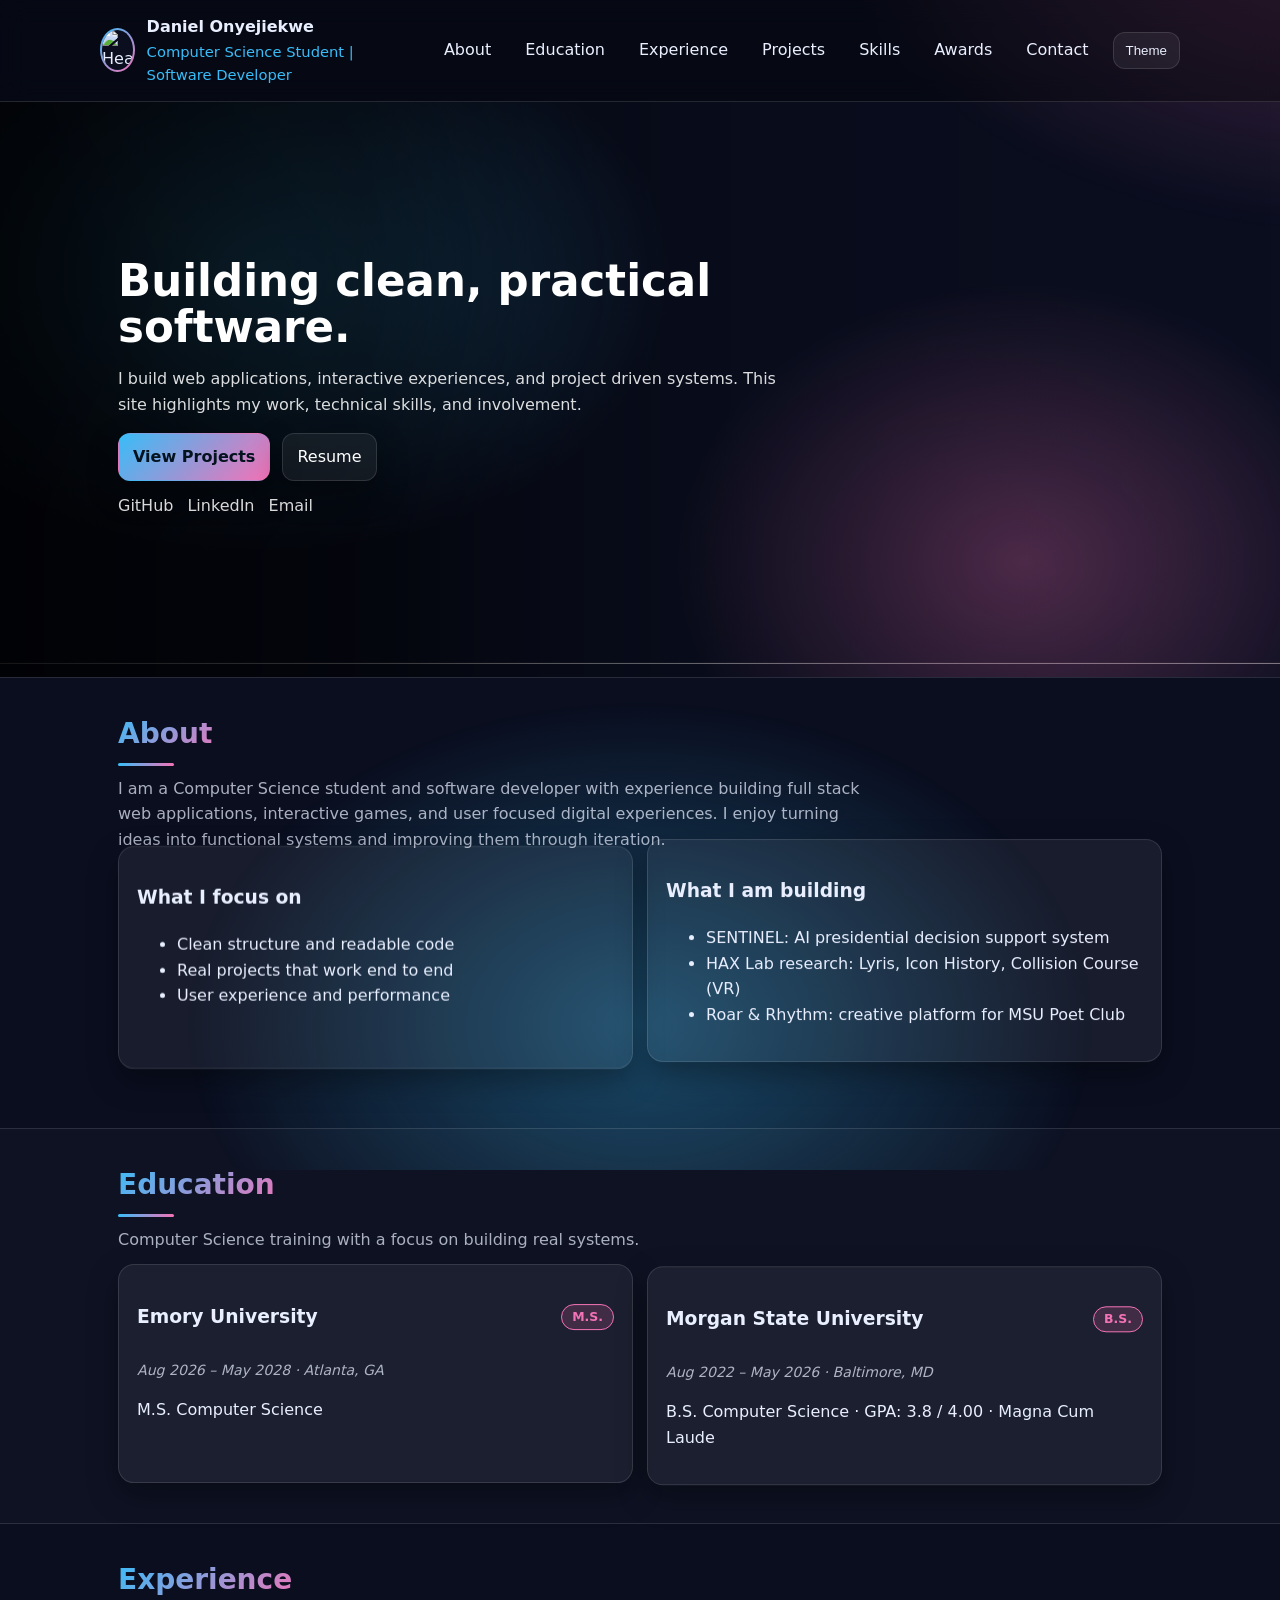
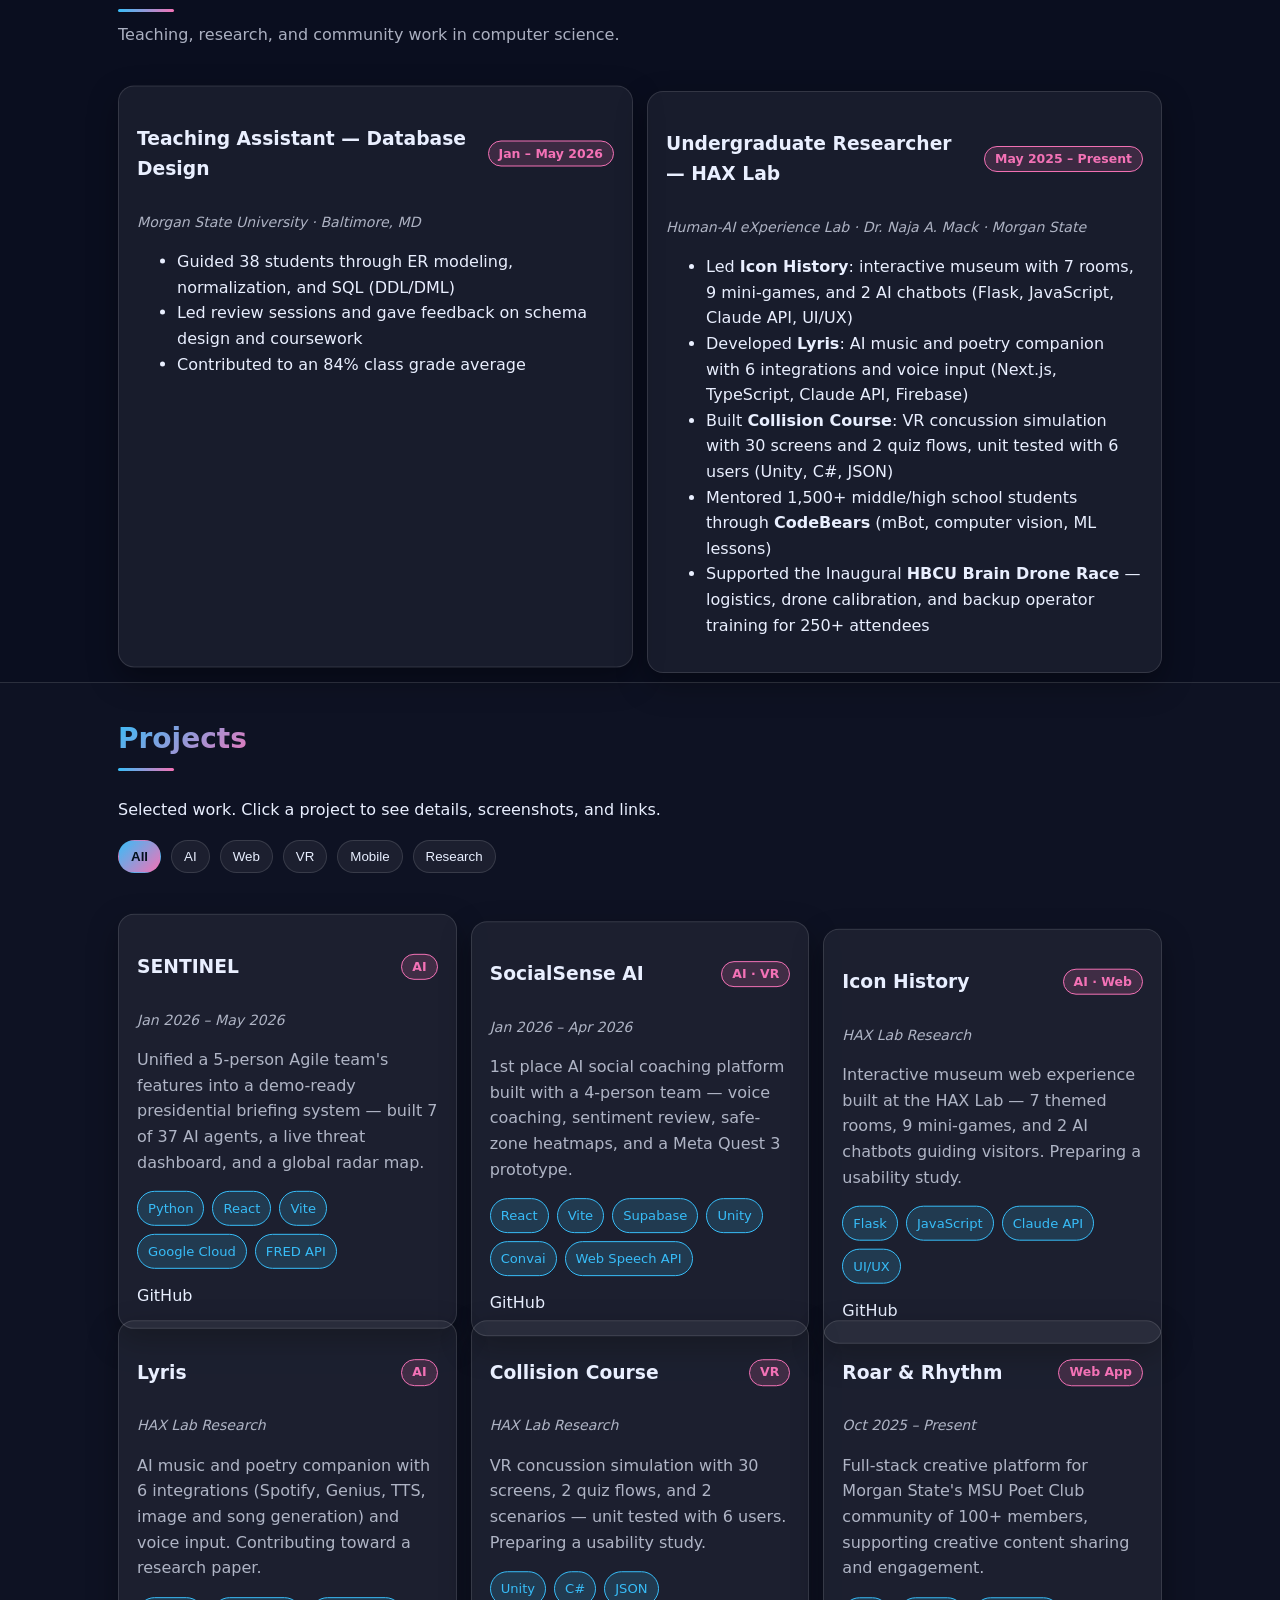
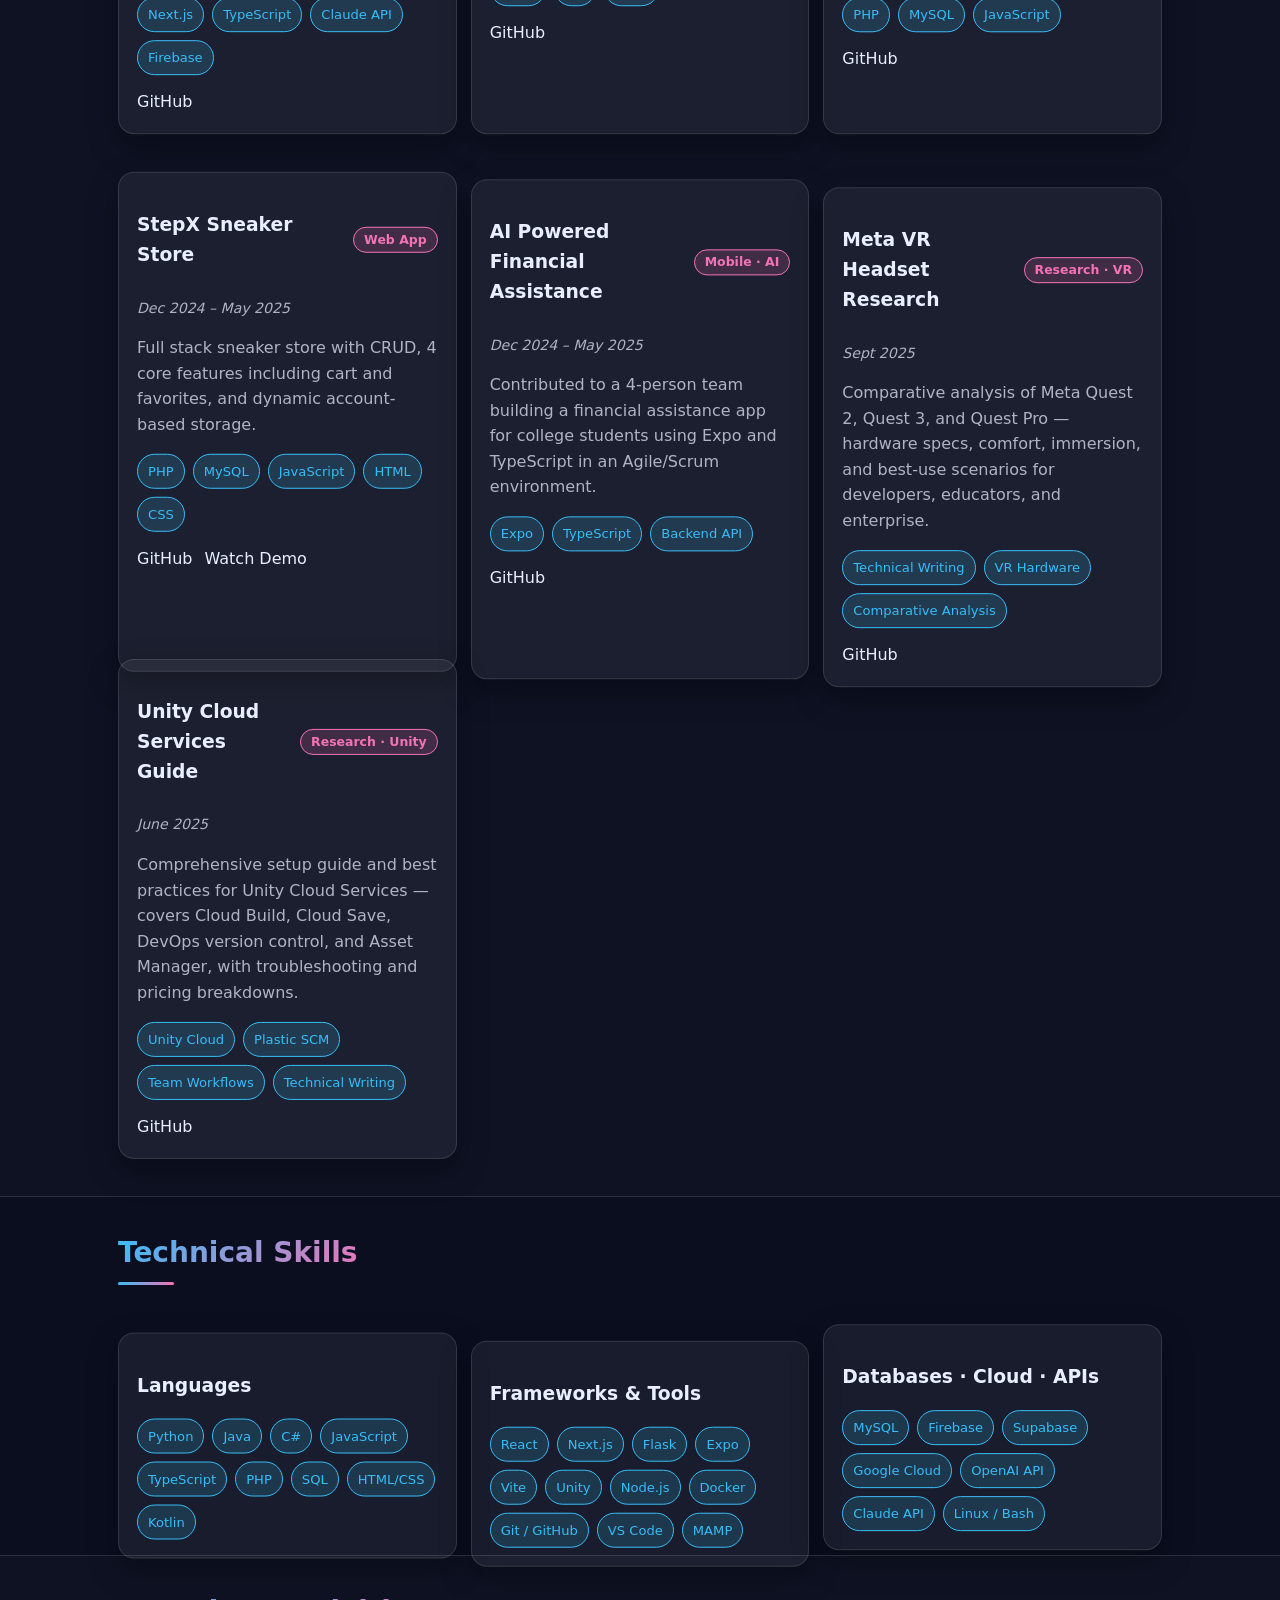
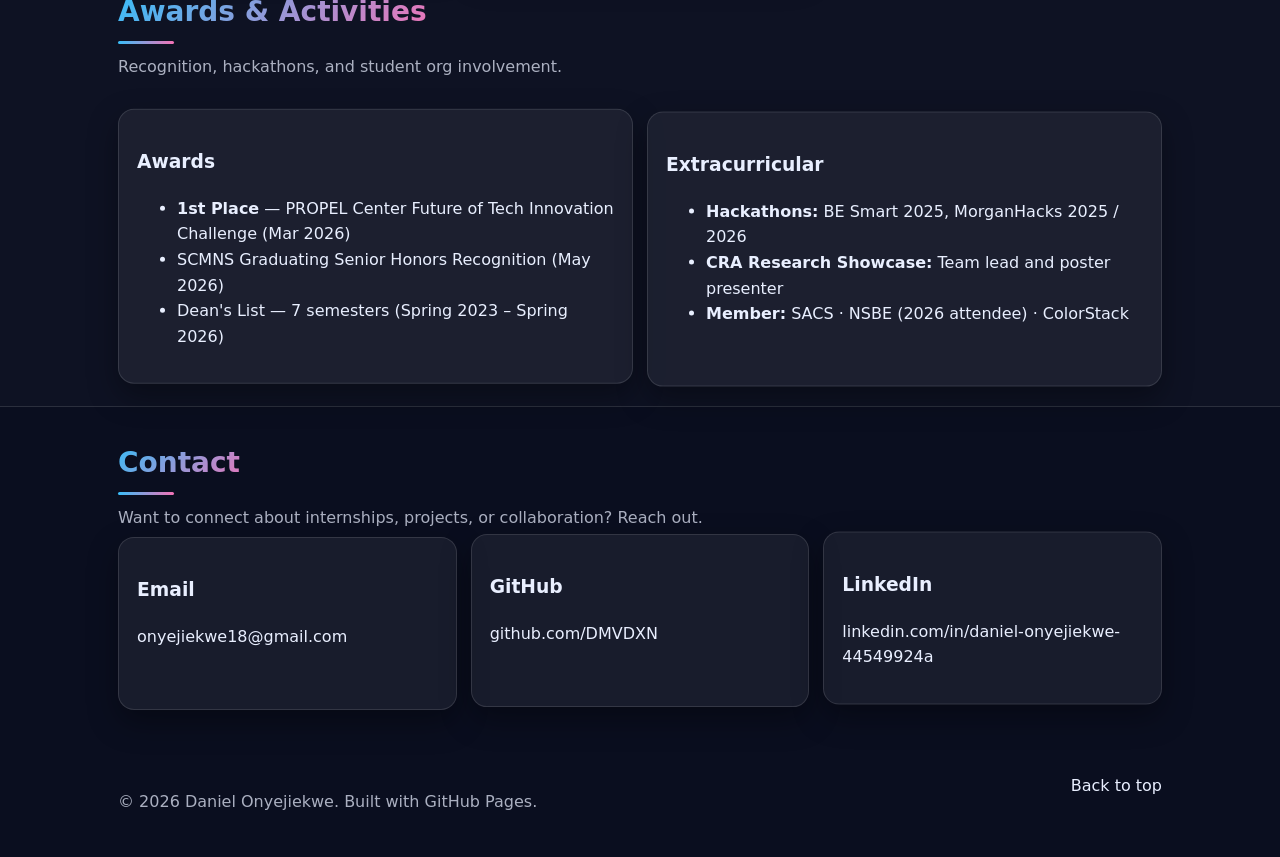
==== commit 9521370f: "ambient bg glow, card parallax, nav scrollspy, bidirectional reveals - replaced scroll-driven bg par" ====
--- a/index.html
+++ b/index.html
@@ -26,10 +26,11 @@
   <meta name="twitter:description" content="Portfolio featuring AI, full-stack web, VR, and research projects. M.S. CS at Emory, B.S. CS at Morgan State (Magna Cum Laude)." />
   <meta name="twitter:image" content="https://danielonyejiekwe.com/assets/images/CZ6A8919.JPG" />
 
-  <link rel="stylesheet" href="style.css?v=2" />
+  <link rel="stylesheet" href="style.css?v=6" />
 </head>
 
 <body>
+  <div class="bg-glow" aria-hidden="true"></div>
   <a class="skip-link" href="#main">Skip to content</a>
 
   <header class="site-header">
@@ -649,6 +650,6 @@
     </div>
   </footer>
 
-  <script src="script.js?v=2"></script>
+  <script src="script.js?v=7"></script>
 </body>
 </html>
--- a/style.css
+++ b/style.css
@@ -47,10 +47,35 @@
   background: var(--bg);
   color: var(--text);
   line-height: 1.6;
+  position: relative;
+}
+
+.bg-glow {
+  position: fixed;
+  inset: -30vh -30vw;
+  z-index: -1;
+  pointer-events: none;
   background-image:
-    radial-gradient(900px 600px at 85% -10%, var(--secondary-glow), transparent 60%),
-    radial-gradient(900px 600px at -10% 30%, var(--primary-glow), transparent 60%);
-  background-attachment: fixed;
+    radial-gradient(900px 600px at 85% 10%, var(--secondary-glow), transparent 60%),
+    radial-gradient(900px 600px at -10% 30%, var(--primary-glow), transparent 60%),
+    radial-gradient(700px 500px at 50% 90%, var(--primary-glow), transparent 65%);
+  will-change: transform;
+  animation: glow-breathe 28s ease-in-out infinite alternate;
+}
+
+@keyframes glow-breathe {
+  0% {
+    transform: translate3d(-2%, -2%, 0) scale(1);
+    opacity: 0.92;
+  }
+  50% {
+    transform: translate3d(2%, 1%, 0) scale(1.06);
+    opacity: 1;
+  }
+  100% {
+    transform: translate3d(-1%, 3%, 0) scale(1.02);
+    opacity: 0.95;
+  }
 }
 
 a {
@@ -146,14 +171,38 @@
 }
 
 .nav a {
+  position: relative;
   padding: 8px 10px;
   border-radius: 10px;
+  transition: color 0.2s ease;
+}
+
+.nav a::after {
+  content: "";
+  position: absolute;
+  left: 10px;
+  right: 10px;
+  bottom: 2px;
+  height: 2px;
+  border-radius: 2px;
+  background: linear-gradient(90deg, var(--primary), var(--secondary));
+  transform: scaleX(0);
+  transform-origin: left center;
+  transition: transform 0.35s ease;
 }
 
 .nav a:hover {
   background: var(--primary-soft);
   color: var(--primary);
   border-bottom-color: transparent;
+}
+
+.nav a.is-active {
+  color: var(--primary);
+}
+
+.nav a.is-active::after {
+  transform: scaleX(1);
 }
 
 .header-actions {
@@ -376,7 +425,9 @@
   border-radius: var(--radius);
   box-shadow: var(--shadow);
   padding: 18px;
-  transition: transform 0.25s ease, border-color 0.25s ease, box-shadow 0.25s ease;
+  transition: transform 0.25s ease, border-color 0.25s ease, box-shadow 0.25s ease, translate 0.05s linear;
+  translate: 0 var(--parallax-y, 0px);
+  will-change: translate;
 }
 
 .card:hover {
@@ -633,6 +684,8 @@
     transition: none !important;
   }
   .hero-banner-img { transform: none !important; }
+  .card { translate: 0 0 !important; }
+  .bg-glow { transform: none !important; }
 }
 
 /* RESPONSIVE */
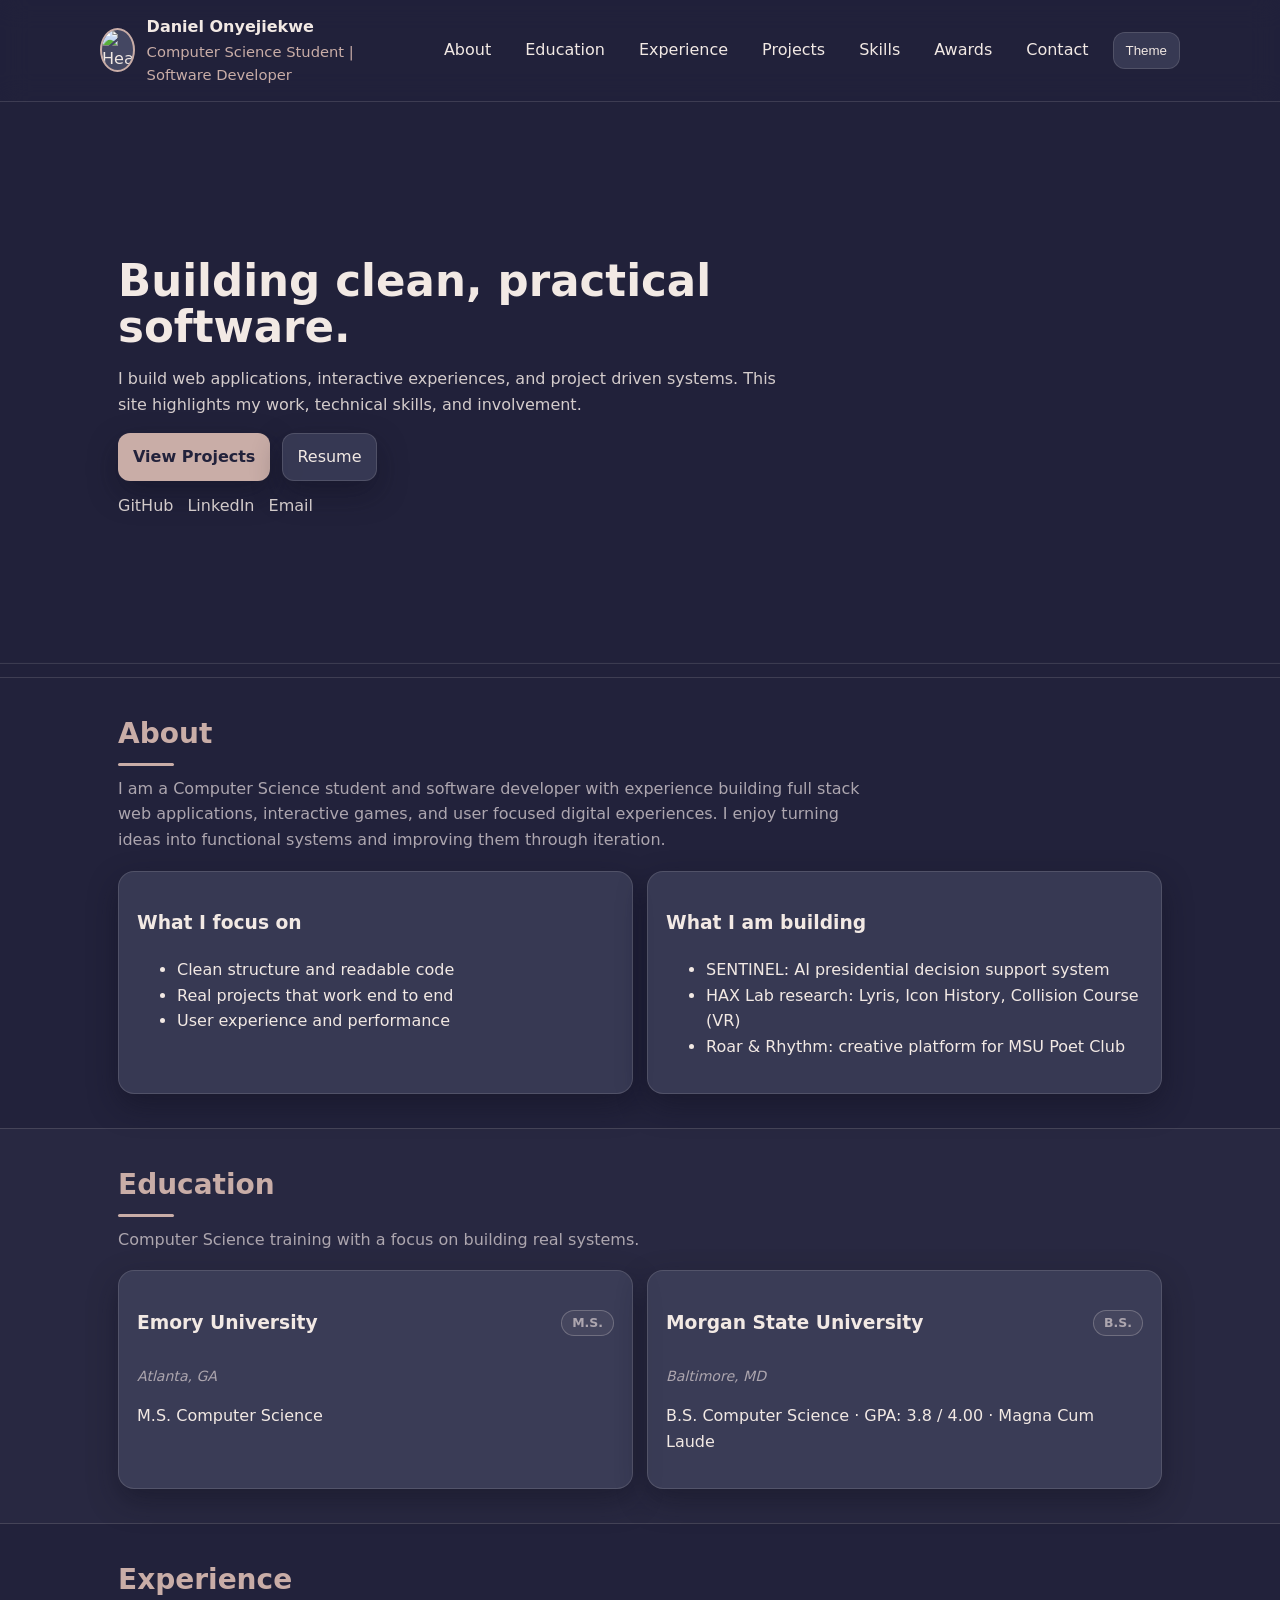
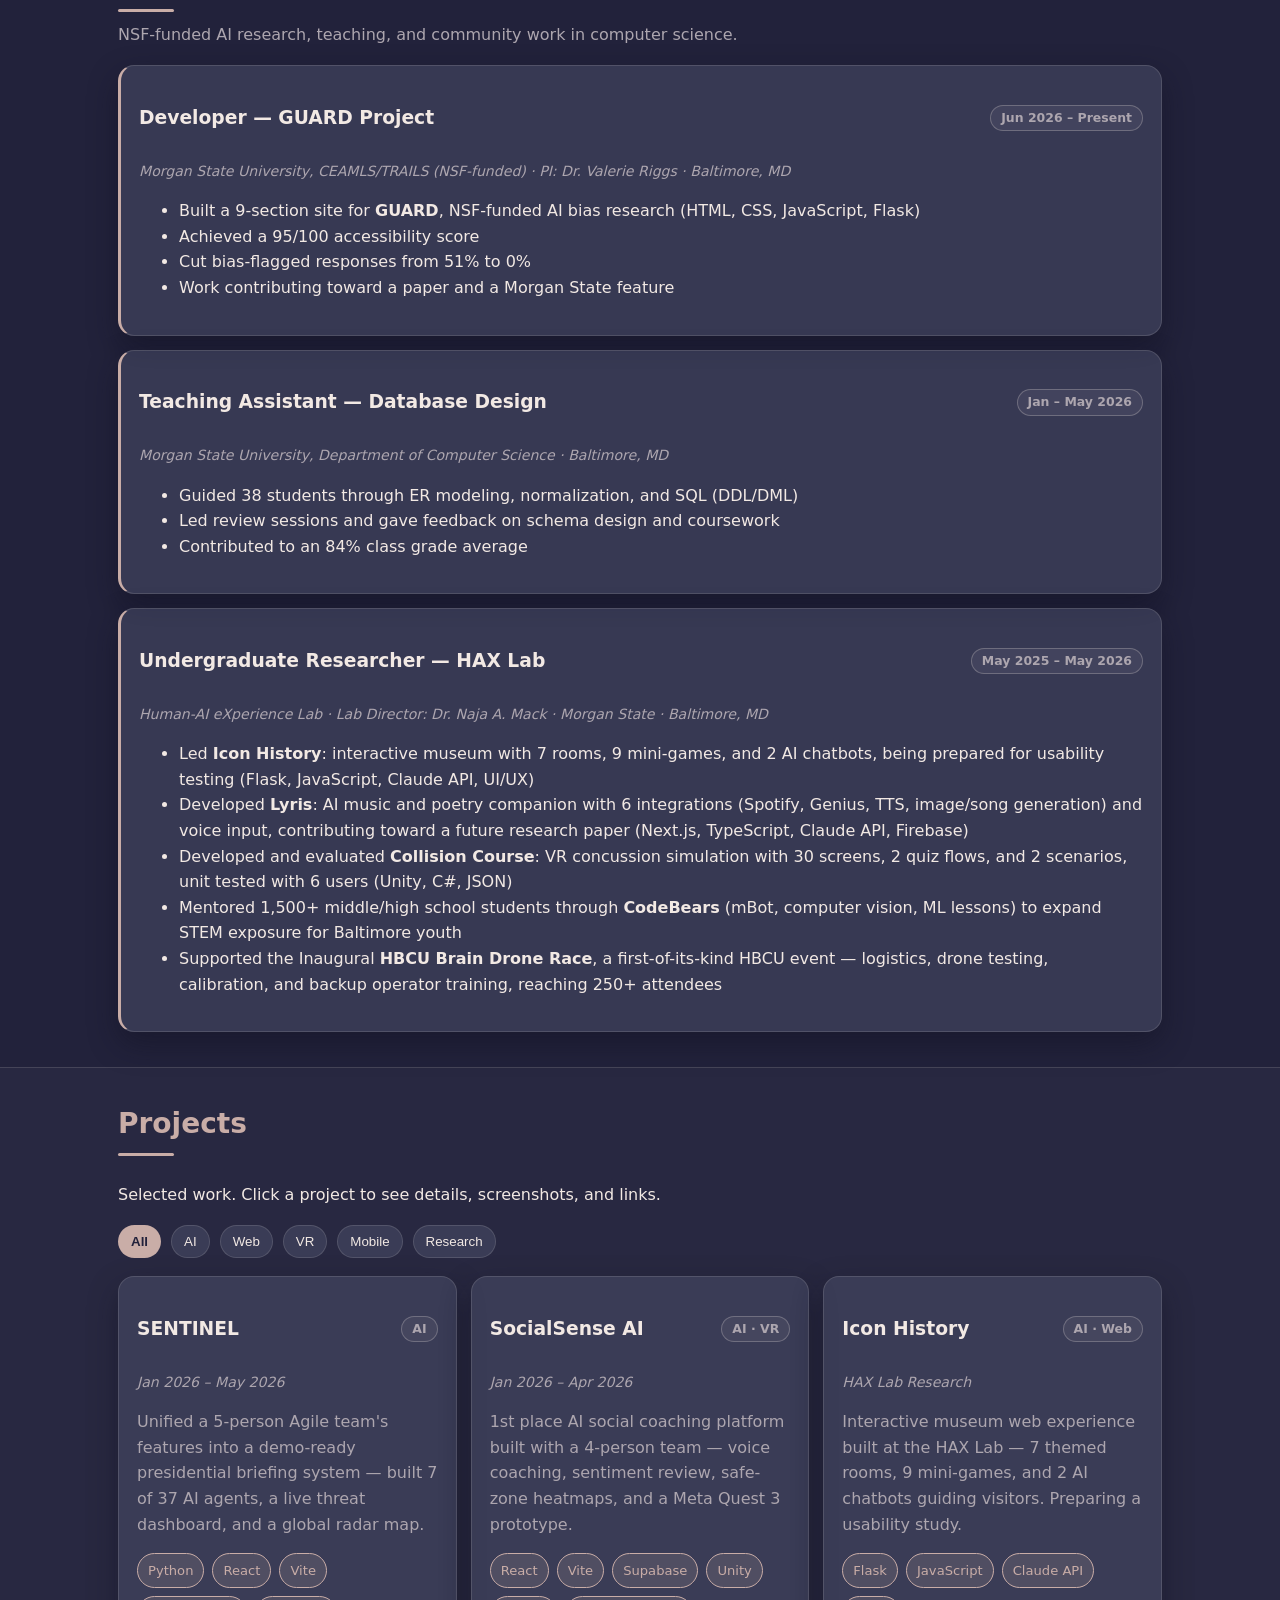
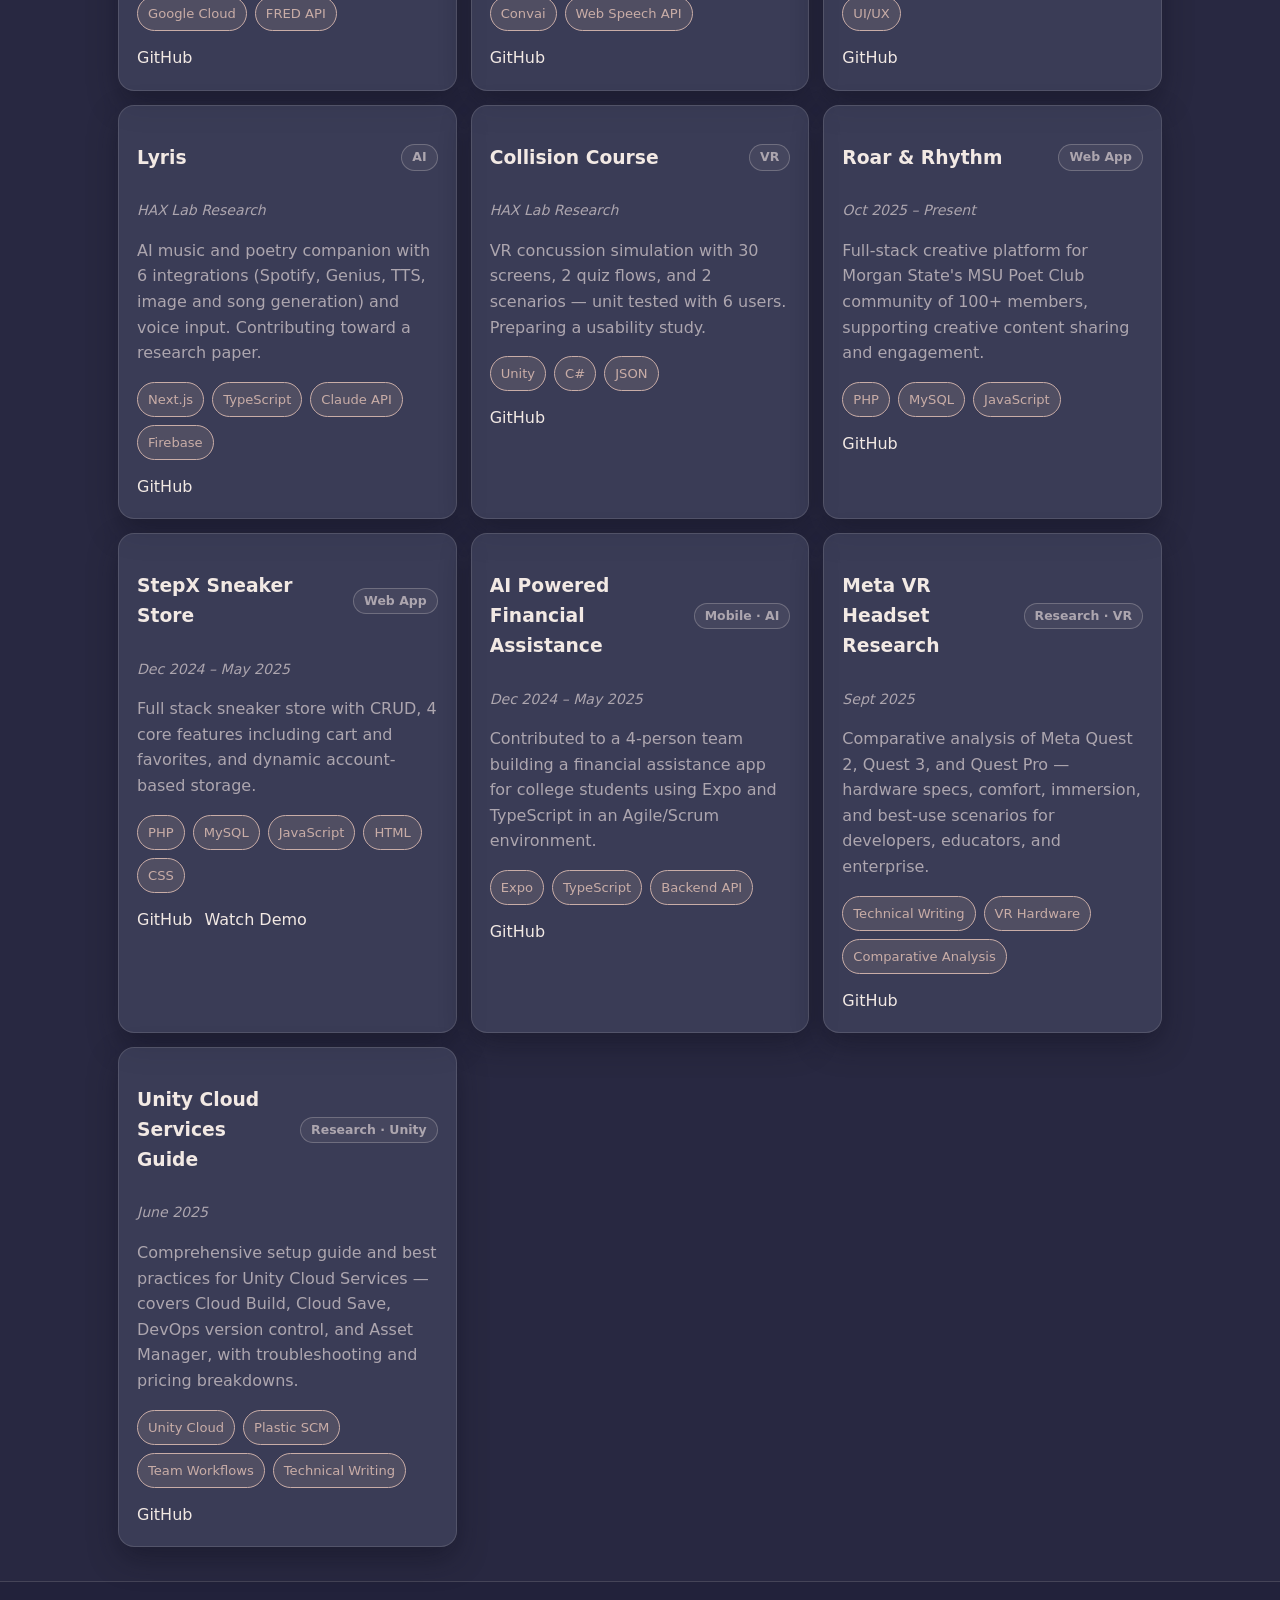
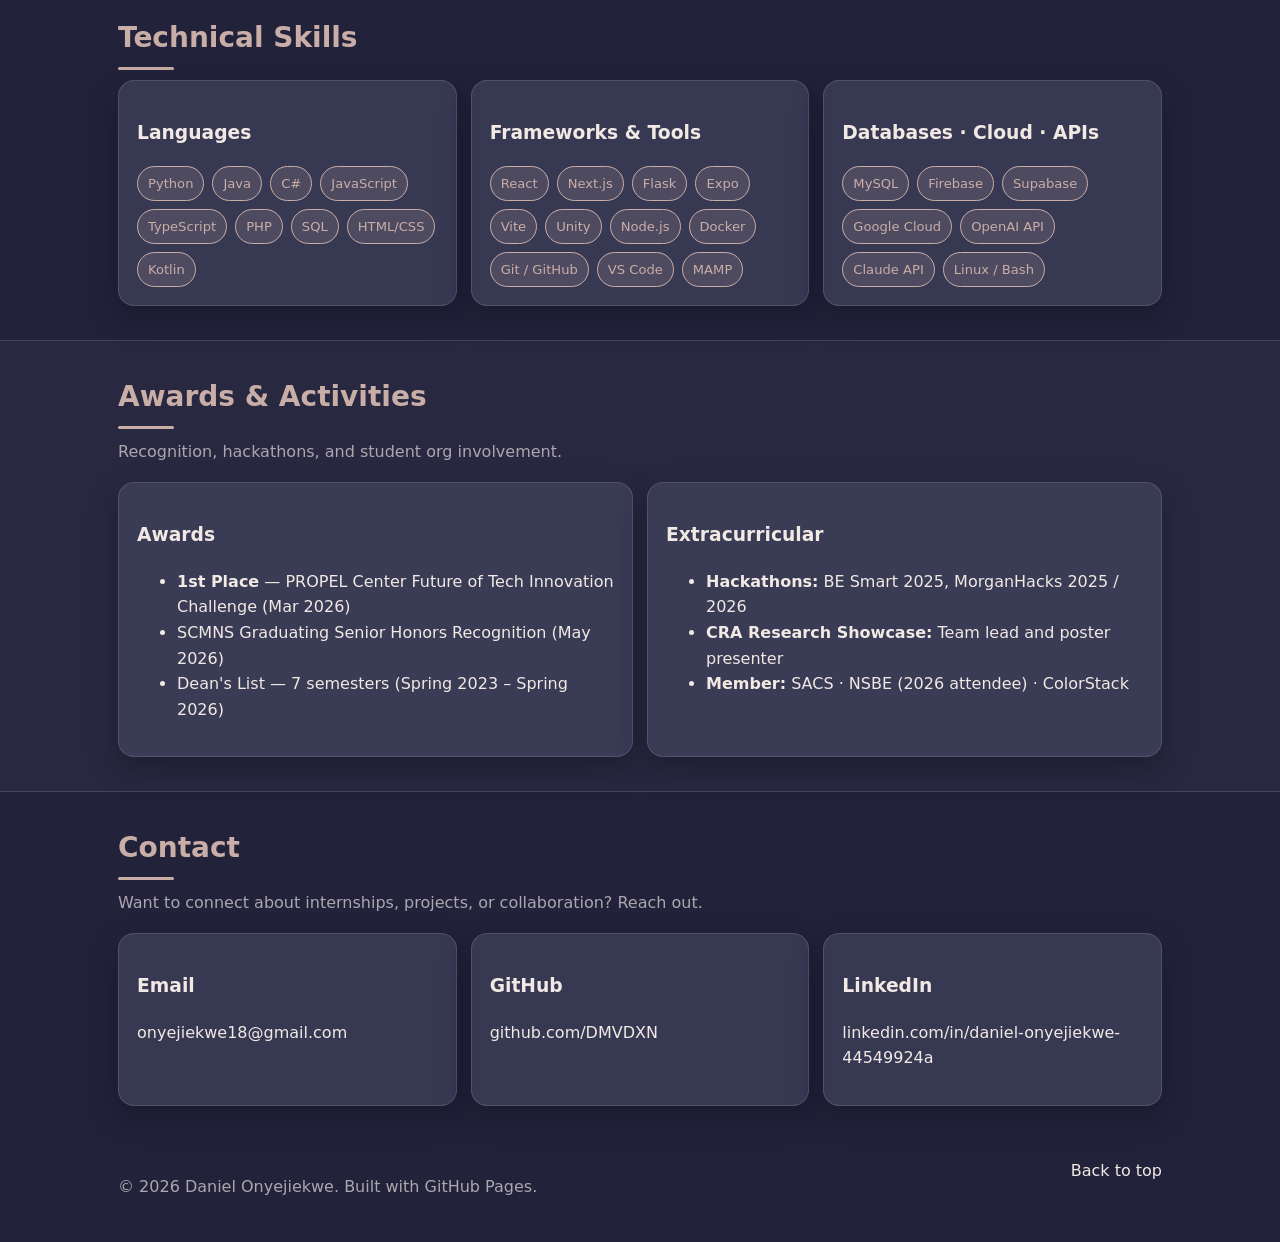
==== commit cec96dee: "mini update" ====
--- a/index.html
+++ b/index.html
@@ -7,7 +7,7 @@
   <title>Daniel Onyejiekwe — Computer Science Student & Software Developer</title>
   <meta name="description" content="Daniel Onyejiekwe — Computer Science student at Morgan State (M.S. at Emory). Portfolio featuring AI, full-stack web, VR, and research projects from the HAX Lab." />
   <meta name="author" content="Daniel Onyejiekwe" />
-  <meta name="theme-color" content="#0a0e1f" />
+  <meta name="theme-color" content="#22223B" />
 
   <link rel="icon" type="image/svg+xml" href="favicon.svg" />
   <link rel="apple-touch-icon" href="assets/images/CZ6A8919.JPG" />
@@ -30,7 +30,6 @@
 </head>
 
 <body>
-  <div class="bg-glow" aria-hidden="true"></div>
   <a class="skip-link" href="#main">Skip to content</a>
 
   <header class="site-header">
@@ -84,7 +83,7 @@
 
             <div class="hero-actions">
               <a class="btn primary" href="#projects">View Projects</a>
-              <a class="btn" href="assets/images/Daniel_Onyejiekwe_Resume%20V2.pdf" target="_blank" rel="noopener">Resume</a>
+              <a class="btn" href="assets/images/D_Onyejiekwe_Resume.pdf" target="_blank" rel="noopener">Resume</a>
             </div>
 
             <div class="quick-links">
@@ -138,7 +137,7 @@
               <h3>Emory University</h3>
               <span class="tag">M.S.</span>
             </div>
-            <p class="meta">Aug 2026 – May 2028 · Atlanta, GA</p>
+            <p class="meta">Atlanta, GA</p>
             <p>M.S. Computer Science</p>
           </article>
 
@@ -147,7 +146,7 @@
               <h3>Morgan State University</h3>
               <span class="tag">B.S.</span>
             </div>
-            <p class="meta">Aug 2022 – May 2026 · Baltimore, MD</p>
+            <p class="meta">Baltimore, MD</p>
             <p>B.S. Computer Science · GPA: 3.8 / 4.00 · Magna Cum Laude</p>
           </article>
         </div>
@@ -157,15 +156,29 @@
     <section id="experience" class="section reveal">
       <div class="container">
         <h2>Experience</h2>
-        <p class="lead">Teaching, research, and community work in computer science.</p>
-
-        <div class="about-grid reveal-group">
+        <p class="lead">NSF-funded AI research, teaching, and community work in computer science.</p>
+
+        <div class="timeline reveal-group">
+          <article class="card">
+            <div class="project-top">
+              <h3>Developer — GUARD Project</h3>
+              <span class="tag">Jun 2026 – Present</span>
+            </div>
+            <p class="meta">Morgan State University, CEAMLS/TRAILS (NSF-funded) · PI: Dr. Valerie Riggs · Baltimore, MD</p>
+            <ul class="list">
+              <li>Built a 9-section site for <strong>GUARD</strong>, NSF-funded AI bias research (HTML, CSS, JavaScript, Flask)</li>
+              <li>Achieved a 95/100 accessibility score</li>
+              <li>Cut bias-flagged responses from 51% to 0%</li>
+              <li>Work contributing toward a paper and a Morgan State feature</li>
+            </ul>
+          </article>
+
           <article class="card">
             <div class="project-top">
               <h3>Teaching Assistant — Database Design</h3>
               <span class="tag">Jan – May 2026</span>
             </div>
-            <p class="meta">Morgan State University · Baltimore, MD</p>
+            <p class="meta">Morgan State University, Department of Computer Science · Baltimore, MD</p>
             <ul class="list">
               <li>Guided 38 students through ER modeling, normalization, and SQL (DDL/DML)</li>
               <li>Led review sessions and gave feedback on schema design and coursework</li>
@@ -176,15 +189,15 @@
           <article class="card">
             <div class="project-top">
               <h3>Undergraduate Researcher — HAX Lab</h3>
-              <span class="tag">May 2025 – Present</span>
-            </div>
-            <p class="meta">Human-AI eXperience Lab · Dr. Naja A. Mack · Morgan State</p>
+              <span class="tag">May 2025 – May 2026</span>
+            </div>
+            <p class="meta">Human-AI eXperience Lab · Lab Director: Dr. Naja A. Mack · Morgan State · Baltimore, MD</p>
             <ul class="list">
-              <li>Led <strong>Icon History</strong>: interactive museum with 7 rooms, 9 mini-games, and 2 AI chatbots (Flask, JavaScript, Claude API, UI/UX)</li>
-              <li>Developed <strong>Lyris</strong>: AI music and poetry companion with 6 integrations and voice input (Next.js, TypeScript, Claude API, Firebase)</li>
-              <li>Built <strong>Collision Course</strong>: VR concussion simulation with 30 screens and 2 quiz flows, unit tested with 6 users (Unity, C#, JSON)</li>
-              <li>Mentored 1,500+ middle/high school students through <strong>CodeBears</strong> (mBot, computer vision, ML lessons)</li>
-              <li>Supported the Inaugural <strong>HBCU Brain Drone Race</strong> — logistics, drone calibration, and backup operator training for 250+ attendees</li>
+              <li>Led <strong>Icon History</strong>: interactive museum with 7 rooms, 9 mini-games, and 2 AI chatbots, being prepared for usability testing (Flask, JavaScript, Claude API, UI/UX)</li>
+              <li>Developed <strong>Lyris</strong>: AI music and poetry companion with 6 integrations (Spotify, Genius, TTS, image/song generation) and voice input, contributing toward a future research paper (Next.js, TypeScript, Claude API, Firebase)</li>
+              <li>Developed and evaluated <strong>Collision Course</strong>: VR concussion simulation with 30 screens, 2 quiz flows, and 2 scenarios, unit tested with 6 users (Unity, C#, JSON)</li>
+              <li>Mentored 1,500+ middle/high school students through <strong>CodeBears</strong> (mBot, computer vision, ML lessons) to expand STEM exposure for Baltimore youth</li>
+              <li>Supported the Inaugural <strong>HBCU Brain Drone Race</strong>, a first-of-its-kind HBCU event — logistics, drone testing, calibration, and backup operator training, reaching 250+ attendees</li>
             </ul>
           </article>
         </div>
--- a/style.css
+++ b/style.css
@@ -1,40 +1,64 @@
 /* style.css */
+
+/* Urban Chic palette
+   #22223B  ink      — deepest tone
+   #4A4E69  slate    — moody mid purple
+   #9A8C98  mauve    — muted transitional grey
+   #C9ADA7  rose     — warm dusty accent
+   #F2E9E4  cream    — soft light tone
+*/
 :root {
-  --bg: #0a0e1f;
-  --panel: rgba(255, 255, 255, 0.06);
-  --panel-strong: rgba(255, 255, 255, 0.10);
-  --text: #e9efff;
-  --muted: rgba(233, 239, 255, 0.72);
-  --border: rgba(255, 255, 255, 0.12);
-  --shadow: 0 12px 30px rgba(0, 0, 0, 0.35);
+  --ink: #22223B;
+  --slate: #4A4E69;
+  --mauve: #9A8C98;
+  --rose: #C9ADA7;
+  --cream: #F2E9E4;
+
+  --bg: var(--ink);
+  --panel: rgba(74, 78, 105, 0.55);
+  --panel-strong: rgba(74, 78, 105, 0.85);
+  --text: var(--cream);
+  /* neutral grey rather than dimmed cream, so dates and supporting copy sit
+     back instead of reading as warm off-white. Tuned to clear AA against the
+     lighter card panel (4.7:1), not just the page background (6.5:1). */
+  --muted: #ADA6AF;
+  --border: rgba(242, 233, 228, 0.14);
+  --shadow: 0 12px 30px rgba(16, 16, 30, 0.45);
   --radius: 16px;
   --max: 1080px;
 
-  --primary: #38bdf8;
-  --secondary: #f472b6;
-  --primary-soft: rgba(56, 189, 248, 0.16);
-  --secondary-soft: rgba(244, 114, 182, 0.16);
-  --primary-glow: rgba(56, 189, 248, 0.35);
-  --secondary-glow: rgba(244, 114, 182, 0.30);
-  --on-primary: #04121f;
+  --primary: var(--rose);
+  --secondary: var(--mauve);
+  --primary-soft: rgba(201, 173, 167, 0.16);
+  --secondary-soft: rgba(154, 140, 152, 0.20);
+  --on-primary: var(--ink);
+
+  --header-bg: rgba(34, 34, 59, 0.55);
+  --surface-tint: rgba(242, 233, 228, 0.03);
+  --scrim: rgba(34, 34, 59, 0.72);
+  --nav-panel: rgba(34, 34, 59, 0.97);
 }
 
 [data-theme="light"] {
-  --bg: #f6f8ff;
-  --panel: rgba(10, 20, 60, 0.06);
-  --panel-strong: rgba(10, 20, 60, 0.10);
-  --text: #0a1230;
-  --muted: rgba(10, 18, 48, 0.70);
-  --border: rgba(10, 18, 48, 0.14);
-  --shadow: 0 12px 30px rgba(10, 30, 80, 0.10);
-
-  --primary: #0284c7;
-  --secondary: #db2777;
-  --primary-soft: rgba(2, 132, 199, 0.12);
-  --secondary-soft: rgba(219, 39, 119, 0.12);
-  --primary-glow: rgba(2, 132, 199, 0.30);
-  --secondary-glow: rgba(219, 39, 119, 0.25);
-  --on-primary: #ffffff;
+  --bg: var(--cream);
+  --panel: rgba(74, 78, 105, 0.07);
+  --panel-strong: rgba(74, 78, 105, 0.13);
+  --text: var(--ink);
+  --muted: rgba(34, 34, 59, 0.72);
+  --border: rgba(34, 34, 59, 0.14);
+  --shadow: 0 12px 30px rgba(74, 78, 105, 0.14);
+
+  /* the deep tones become the accents when the ground is light */
+  --primary: var(--slate);
+  --secondary: #6F4E48;
+  --primary-soft: rgba(74, 78, 105, 0.12);
+  --secondary-soft: rgba(111, 78, 72, 0.12);
+  --on-primary: var(--cream);
+
+  --header-bg: rgba(242, 233, 228, 0.78);
+  --surface-tint: rgba(34, 34, 59, 0.03);
+  --scrim: rgba(34, 34, 59, 0.55);
+  --nav-panel: rgba(242, 233, 228, 0.97);
 }
 
 * { box-sizing: border-box; }
@@ -50,34 +74,6 @@
   position: relative;
 }
 
-.bg-glow {
-  position: fixed;
-  inset: -30vh -30vw;
-  z-index: -1;
-  pointer-events: none;
-  background-image:
-    radial-gradient(900px 600px at 85% 10%, var(--secondary-glow), transparent 60%),
-    radial-gradient(900px 600px at -10% 30%, var(--primary-glow), transparent 60%),
-    radial-gradient(700px 500px at 50% 90%, var(--primary-glow), transparent 65%);
-  will-change: transform;
-  animation: glow-breathe 28s ease-in-out infinite alternate;
-}
-
-@keyframes glow-breathe {
-  0% {
-    transform: translate3d(-2%, -2%, 0) scale(1);
-    opacity: 0.92;
-  }
-  50% {
-    transform: translate3d(2%, 1%, 0) scale(1.06);
-    opacity: 1;
-  }
-  100% {
-    transform: translate3d(-1%, 3%, 0) scale(1.02);
-    opacity: 0.95;
-  }
-}
-
 a {
   color: var(--text);
   text-decoration: none;
@@ -112,12 +108,10 @@
   position: sticky;
   top: 0;
   backdrop-filter: blur(14px);
-  background: rgba(0, 0, 0, 0.35);
+  background: var(--header-bg);
   border-bottom: 1px solid var(--border);
   z-index: 10;
 }
-
-[data-theme="light"] .site-header { background: rgba(255, 255, 255, 0.75); }
 
 .header-inner {
   display: flex;
@@ -141,12 +135,7 @@
   border-radius: 50%;
   overflow: hidden;
   background: var(--panel-strong);
-  border: 2px solid transparent;
-  background-image:
-    linear-gradient(var(--bg), var(--bg)),
-    linear-gradient(135deg, var(--primary), var(--secondary));
-  background-origin: border-box;
-  background-clip: padding-box, border-box;
+  border: 2px solid var(--primary);
 }
 
 .logo img {
@@ -185,7 +174,7 @@
   bottom: 2px;
   height: 2px;
   border-radius: 2px;
-  background: linear-gradient(90deg, var(--primary), var(--secondary));
+  background: var(--primary);
   transform: scaleX(0);
   transform-origin: left center;
   transition: transform 0.35s ease;
@@ -281,17 +270,7 @@
 .hero-banner-overlay {
   position: absolute;
   inset: 0;
-  background:
-    linear-gradient(
-      90deg,
-      rgba(0, 0, 0, 0.82) 0%,
-      rgba(0, 0, 0, 0.58) 28%,
-      rgba(0, 0, 0, 0.30) 42%,
-      rgba(0, 0, 0, 0.12) 58%,
-      rgba(0, 0, 0, 0.00) 100%
-    ),
-    radial-gradient(600px 400px at 20% 30%, var(--primary-glow), transparent 70%),
-    radial-gradient(500px 400px at 80% 80%, var(--secondary-glow), transparent 70%);
+  background: rgba(34, 34, 59, 0.72);
   display: flex;
   align-items: center;
 }
@@ -311,11 +290,11 @@
 .hero-banner-copy h1,
 .hero-banner-copy p,
 .hero-banner-copy a {
-  color: #ffffff;
+  color: var(--cream);
 }
 
 .hero-banner-copy p {
-  color: rgba(255, 255, 255, 0.86);
+  color: rgba(242, 233, 228, 0.86);
 }
 
 .hero-banner-copy h1 {
@@ -346,15 +325,14 @@
 .btn:hover { background: var(--panel-strong); }
 
 .btn.primary {
-  background: linear-gradient(135deg, var(--primary), var(--secondary));
+  background: var(--primary);
   color: var(--on-primary);
   border-color: transparent;
   font-weight: 600;
 }
 
 .btn.primary:hover {
-  background: linear-gradient(135deg, var(--secondary), var(--primary));
-  filter: brightness(1.05);
+  background: var(--secondary);
 }
 
 .quick-links {
@@ -364,11 +342,11 @@
 }
 
 .quick-links a {
-  color: rgba(255, 255, 255, 0.85);
+  color: rgba(242, 233, 228, 0.85);
 }
 
 .quick-links a:hover {
-  color: #ffffff;
+  color: var(--cream);
 }
 
 /* SECTIONS */
@@ -377,22 +355,14 @@
 .section.alt {
   border-top: 1px solid var(--border);
   border-bottom: 1px solid var(--border);
-  background: rgba(255, 255, 255, 0.02);
-}
-
-[data-theme="light"] .section.alt {
-  background: rgba(0, 0, 0, 0.02);
+  background: var(--surface-tint);
 }
 
 .section h2 {
   margin: 0 0 10px;
   font-size: 1.75rem;
   display: inline-block;
-  background: linear-gradient(135deg, var(--primary), var(--secondary));
-  -webkit-background-clip: text;
-  background-clip: text;
-  -webkit-text-fill-color: transparent;
-  color: transparent;
+  color: var(--primary);
 }
 
 .section h2::after {
@@ -402,7 +372,7 @@
   height: 3px;
   margin-top: 6px;
   border-radius: 999px;
-  background: linear-gradient(90deg, var(--primary), var(--secondary));
+  background: var(--primary);
 }
 
 .lead {
@@ -425,20 +395,19 @@
   border-radius: var(--radius);
   box-shadow: var(--shadow);
   padding: 18px;
-  transition: transform 0.25s ease, border-color 0.25s ease, box-shadow 0.25s ease, translate 0.05s linear;
-  translate: 0 var(--parallax-y, 0px);
-  will-change: translate;
+  transition: transform 0.25s ease, border-color 0.25s ease, box-shadow 0.25s ease;
 }
 
 .card:hover {
   border-color: var(--primary);
   transform: translateY(-3px);
-  box-shadow: 0 16px 38px rgba(0, 0, 0, 0.30), 0 0 0 1px var(--primary-soft);
+  box-shadow: 0 16px 38px rgba(16, 16, 30, 0.40), 0 0 0 1px var(--primary-soft);
 }
 
 .project.clickable { cursor: pointer; }
 
 .about-grid,
+.timeline,
 .grid,
 .skills-grid,
 .contact-grid {
@@ -450,6 +419,15 @@
 .grid,
 .skills-grid,
 .contact-grid { grid-template-columns: repeat(3, 1fr); }
+
+/* EXPERIENCE TIMELINE
+   One role per row, newest first, so the cards read as a sequence instead of
+   sitting side by side as peers. The accent rail ties them into one spine. */
+.timeline { grid-template-columns: 1fr; }
+
+.timeline > .card {
+  border-left: 3px solid var(--primary);
+}
 
 .project-top {
   display: flex;
@@ -475,6 +453,14 @@
   font-weight: 600;
 }
 
+/* Dark mode: date pills go neutral grey. The palette's mauve reads pink at
+   pill size, which pulled attention to the dates over the role titles. */
+:root:not([data-theme="light"]) .tag {
+  color: var(--muted);
+  border-color: rgba(173, 166, 175, 0.42);
+  background: rgba(173, 166, 175, 0.10);
+}
+
 .chips {
   list-style: none;
   padding: 0;
@@ -533,7 +519,7 @@
 }
 
 .filter-btn.is-active {
-  background: linear-gradient(135deg, var(--primary), var(--secondary));
+  background: var(--primary);
   color: var(--on-primary);
   border-color: transparent;
   font-weight: 600;
@@ -552,7 +538,7 @@
 .modal-backdrop {
   position: absolute;
   inset: 0;
-  background: rgba(0, 0, 0, 0.6);
+  background: var(--scrim);
 }
 
 .modal-dialog {
@@ -661,20 +647,30 @@
   transform: translate(0, 0) scale(1);
 }
 
-/* staggered children inside a .reveal-group */
+/* Staggered children inside a .reveal-group.
+   Fade only — no transform. Cards stay locked in their grid cell at all times,
+   so two cards can never occupy the same space no matter how the stagger,
+   the scroll direction, or the number of cards line up. */
 .reveal-group > * {
   opacity: 0;
-  transform: translateY(20px);
-  transition: opacity 0.6s ease, transform 0.6s ease;
-}
-
-.reveal-group.is-visible > * { opacity: 1; transform: translateY(0); }
-.reveal-group.is-visible > *:nth-child(1) { transition-delay: 0.05s; }
-.reveal-group.is-visible > *:nth-child(2) { transition-delay: 0.15s; }
-.reveal-group.is-visible > *:nth-child(3) { transition-delay: 0.25s; }
-.reveal-group.is-visible > *:nth-child(4) { transition-delay: 0.35s; }
-.reveal-group.is-visible > *:nth-child(5) { transition-delay: 0.45s; }
-.reveal-group.is-visible > *:nth-child(6) { transition-delay: 0.55s; }
+  transition: opacity 0.6s ease;
+}
+
+.reveal-group.is-visible > * { opacity: 1; }
+
+/* Covers 10 children; the rest share the last step so a longer grid degrades
+   gracefully instead of popping in ahead of the cards above it. */
+.reveal-group.is-visible > *:nth-child(1)  { transition-delay: 0.05s; }
+.reveal-group.is-visible > *:nth-child(2)  { transition-delay: 0.10s; }
+.reveal-group.is-visible > *:nth-child(3)  { transition-delay: 0.15s; }
+.reveal-group.is-visible > *:nth-child(4)  { transition-delay: 0.20s; }
+.reveal-group.is-visible > *:nth-child(5)  { transition-delay: 0.25s; }
+.reveal-group.is-visible > *:nth-child(6)  { transition-delay: 0.30s; }
+.reveal-group.is-visible > *:nth-child(7)  { transition-delay: 0.35s; }
+.reveal-group.is-visible > *:nth-child(8)  { transition-delay: 0.40s; }
+.reveal-group.is-visible > *:nth-child(9)  { transition-delay: 0.45s; }
+.reveal-group.is-visible > *:nth-child(10) { transition-delay: 0.50s; }
+.reveal-group.is-visible > *:nth-child(n+11) { transition-delay: 0.55s; }
 
 @media (prefers-reduced-motion: reduce) {
   .reveal,
@@ -684,8 +680,6 @@
     transition: none !important;
   }
   .hero-banner-img { transform: none !important; }
-  .card { translate: 0 0 !important; }
-  .bg-glow { transform: none !important; }
 }
 
 /* RESPONSIVE */
@@ -701,7 +695,7 @@
     align-items: stretch;
     gap: 4px;
     padding: 12px;
-    background: rgba(10, 14, 31, 0.96);
+    background: var(--nav-panel);
     backdrop-filter: blur(14px);
     border-bottom: 1px solid var(--border);
     box-shadow: var(--shadow);
@@ -711,10 +705,6 @@
     transition: transform 0.25s ease, opacity 0.25s ease;
   }
 
-  [data-theme="light"] .nav {
-    background: rgba(246, 248, 255, 0.96);
-  }
-
   .nav.is-open {
     transform: translateY(0);
     opacity: 1;
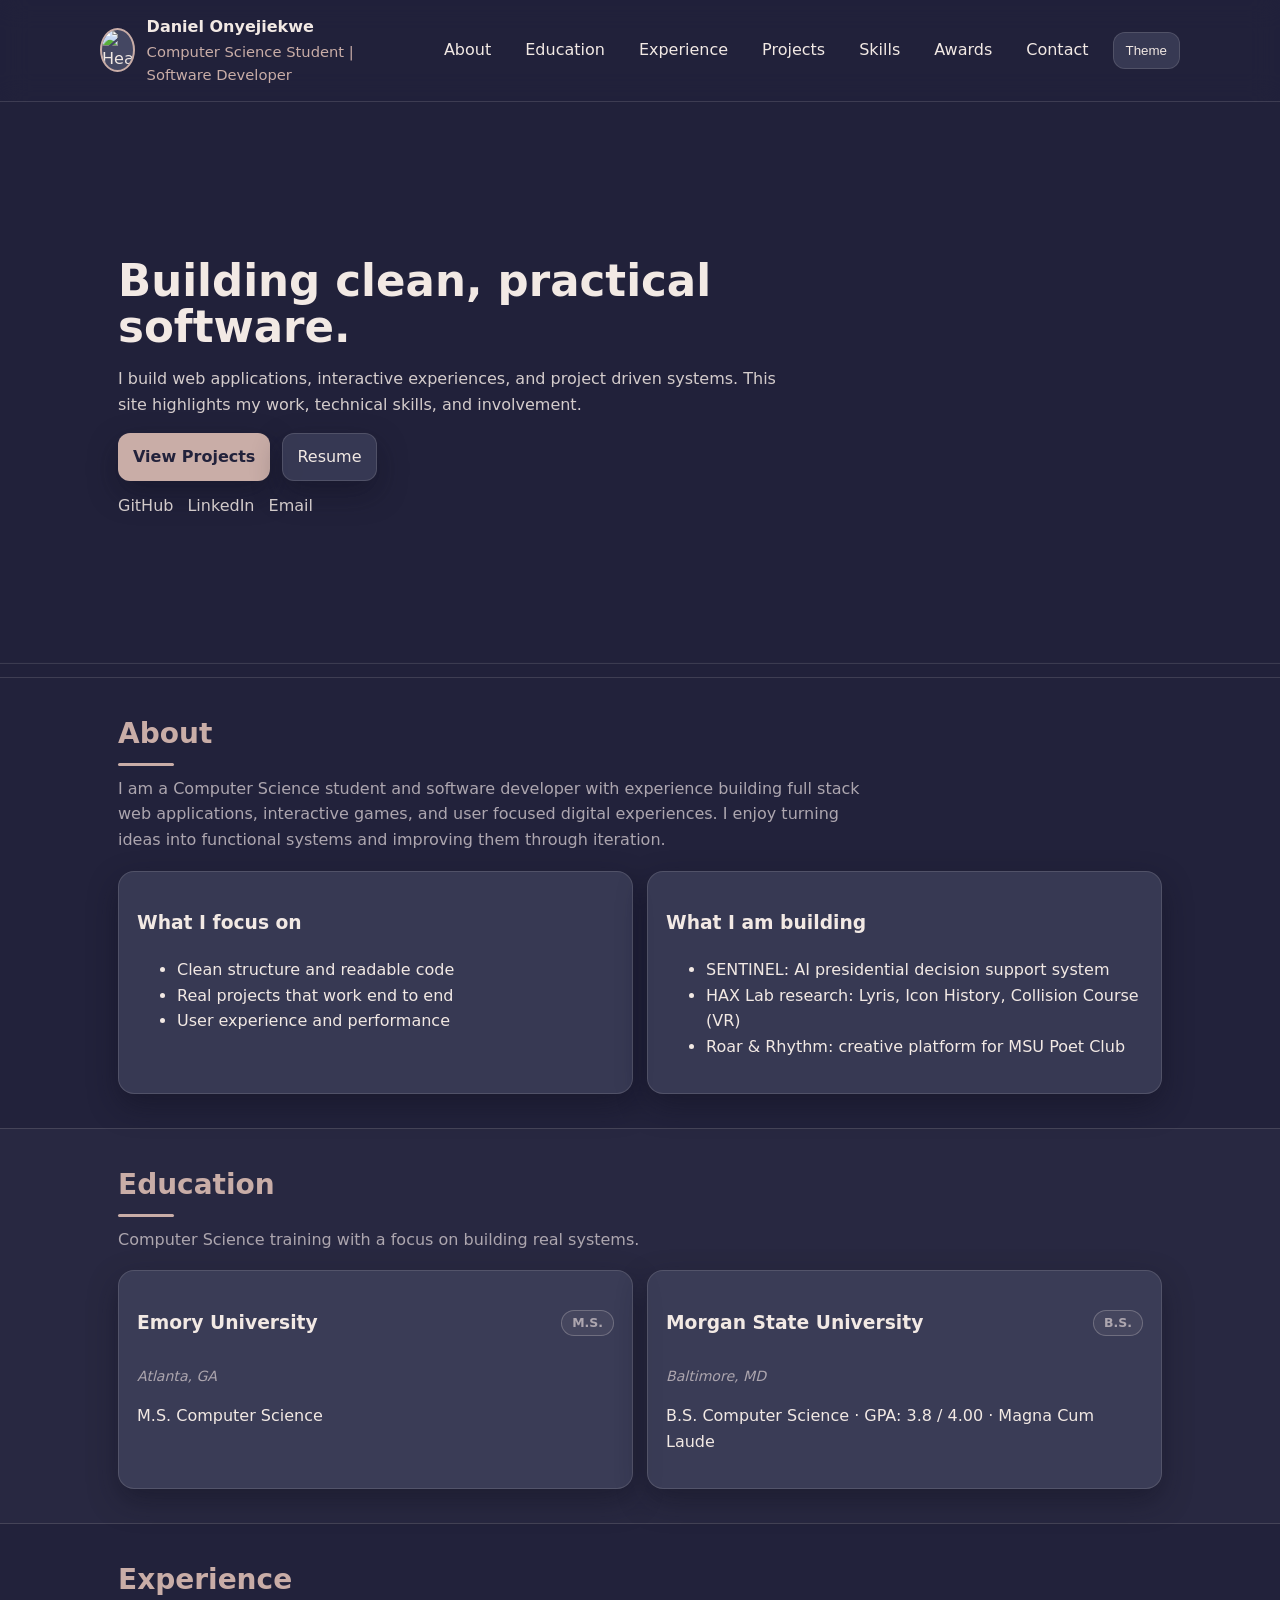
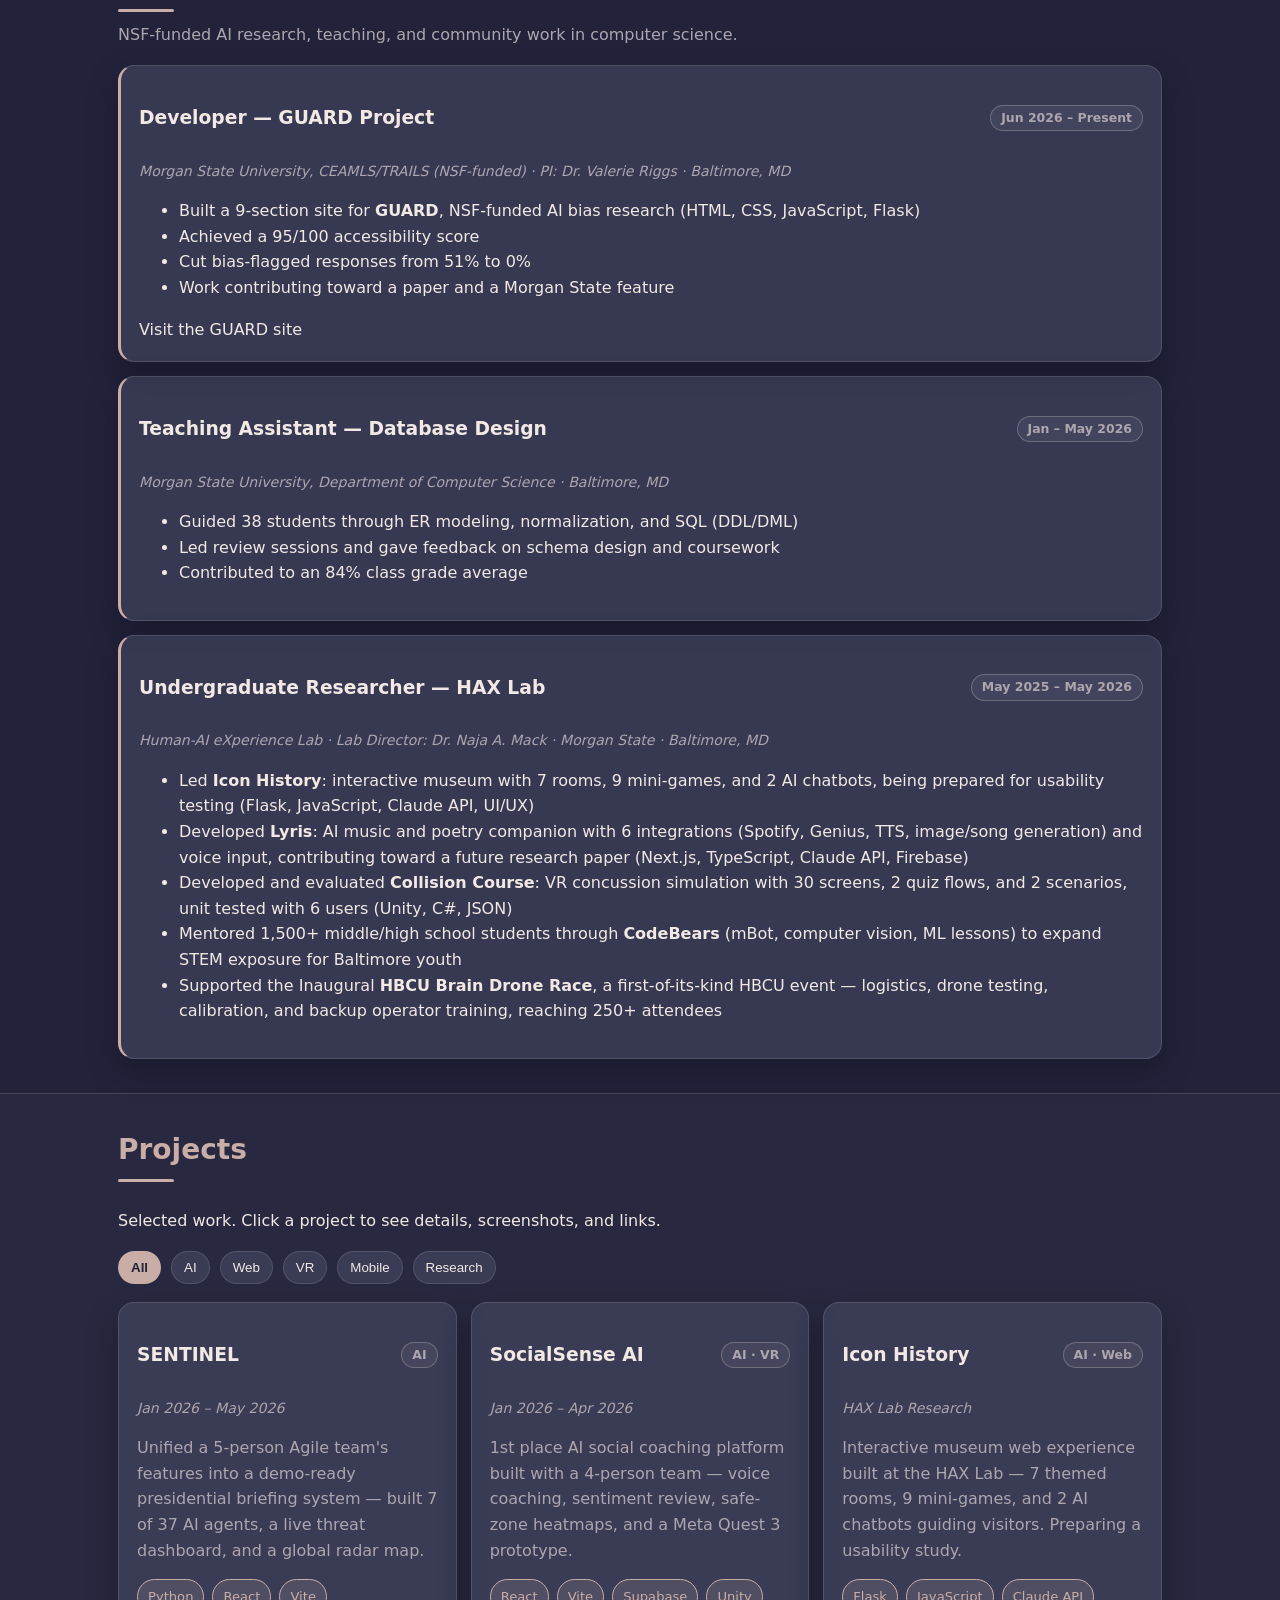
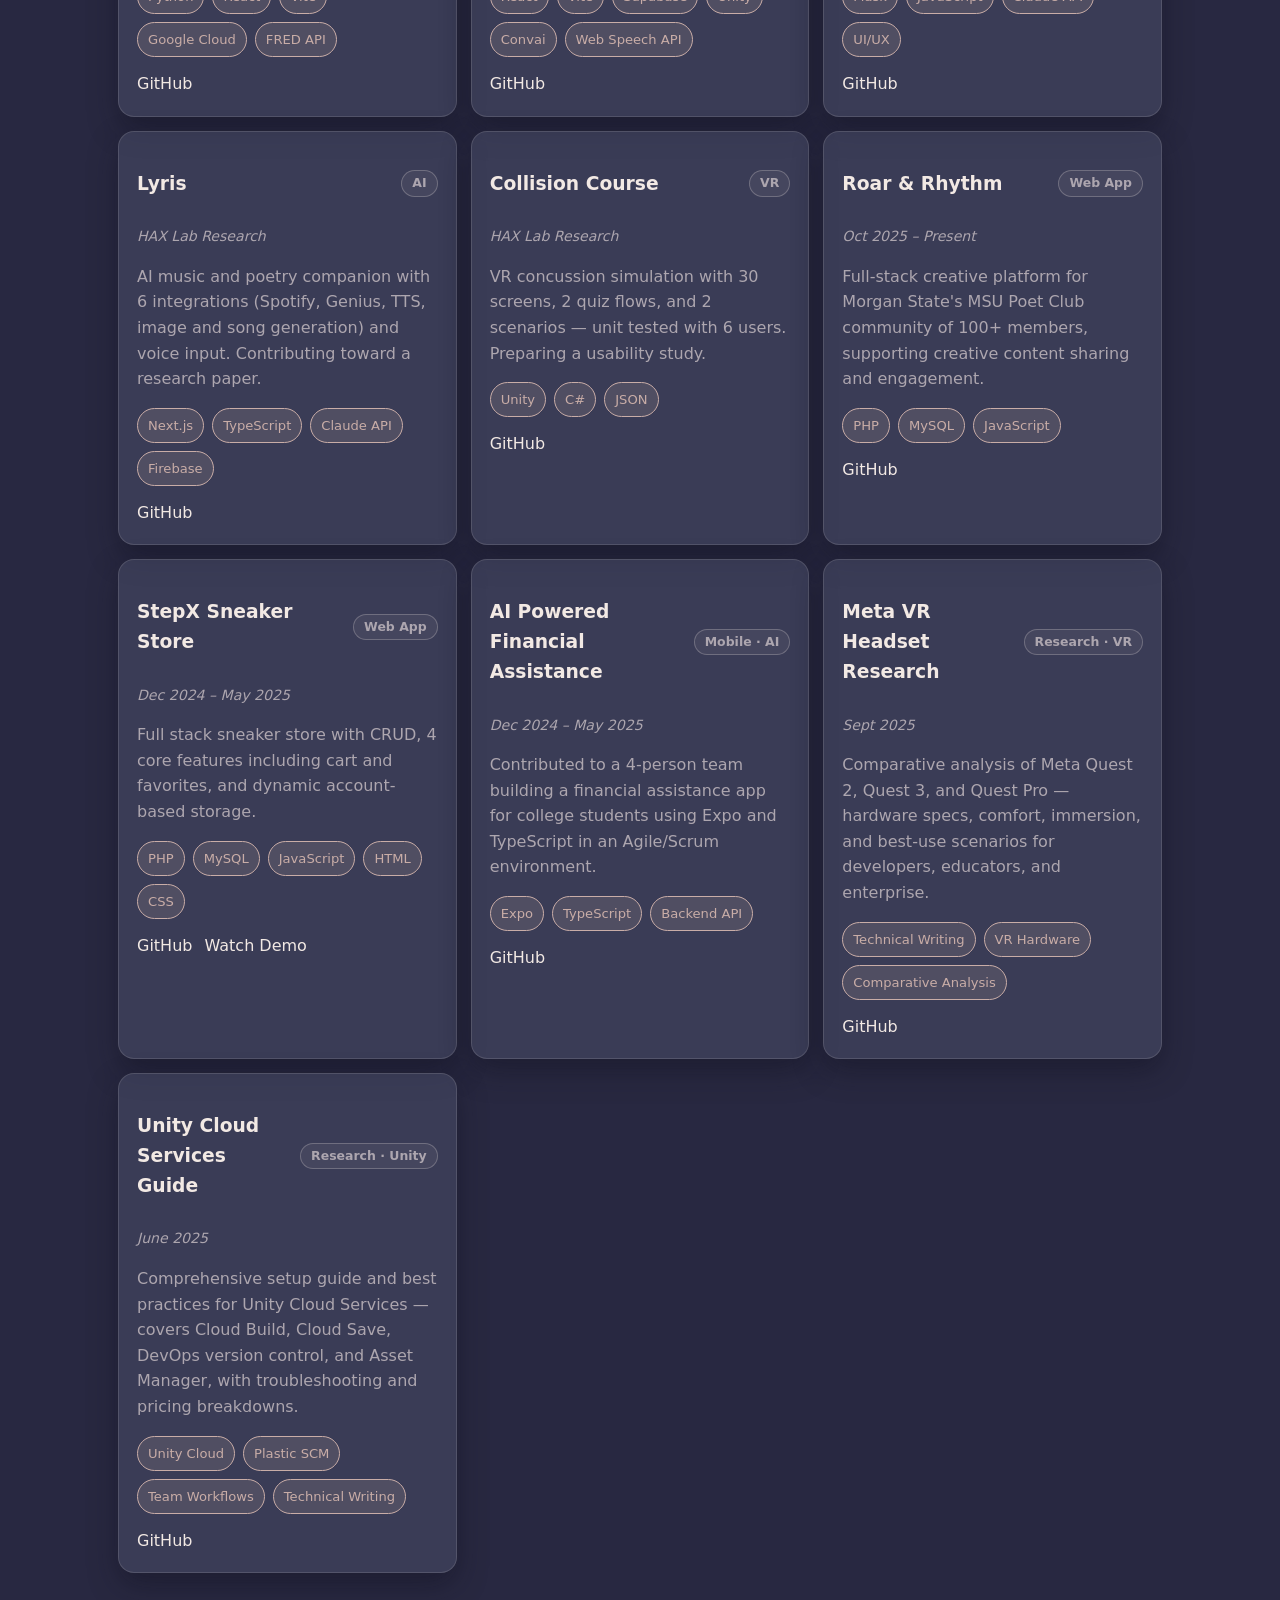
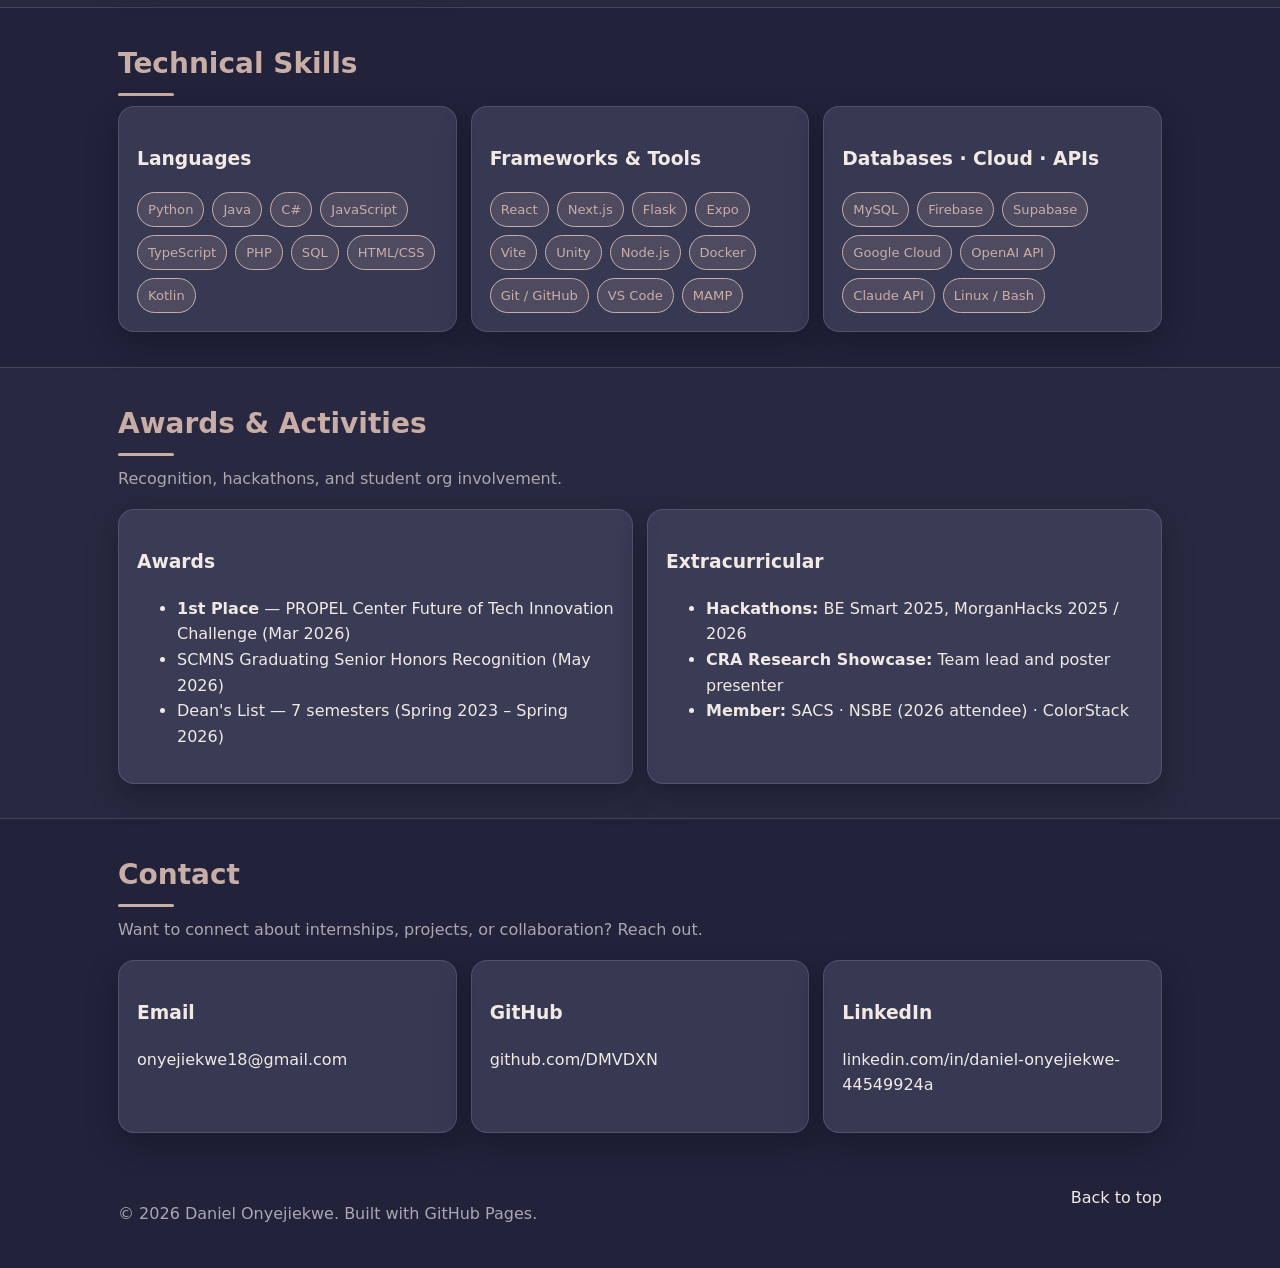
==== commit e57e6d9e: "link GUARD project site from experience card Adds a "Visit the GUARD site" link row to the GUARD car" ====
--- a/index.html
+++ b/index.html
@@ -171,6 +171,9 @@
               <li>Cut bias-flagged responses from 51% to 0%</li>
               <li>Work contributing toward a paper and a Morgan State feature</li>
             </ul>
+            <div class="links">
+              <a href="https://www.morgan.edu/tepd/guard/" target="_blank" rel="noopener">Visit the GUARD site</a>
+            </div>
           </article>
 
           <article class="card">
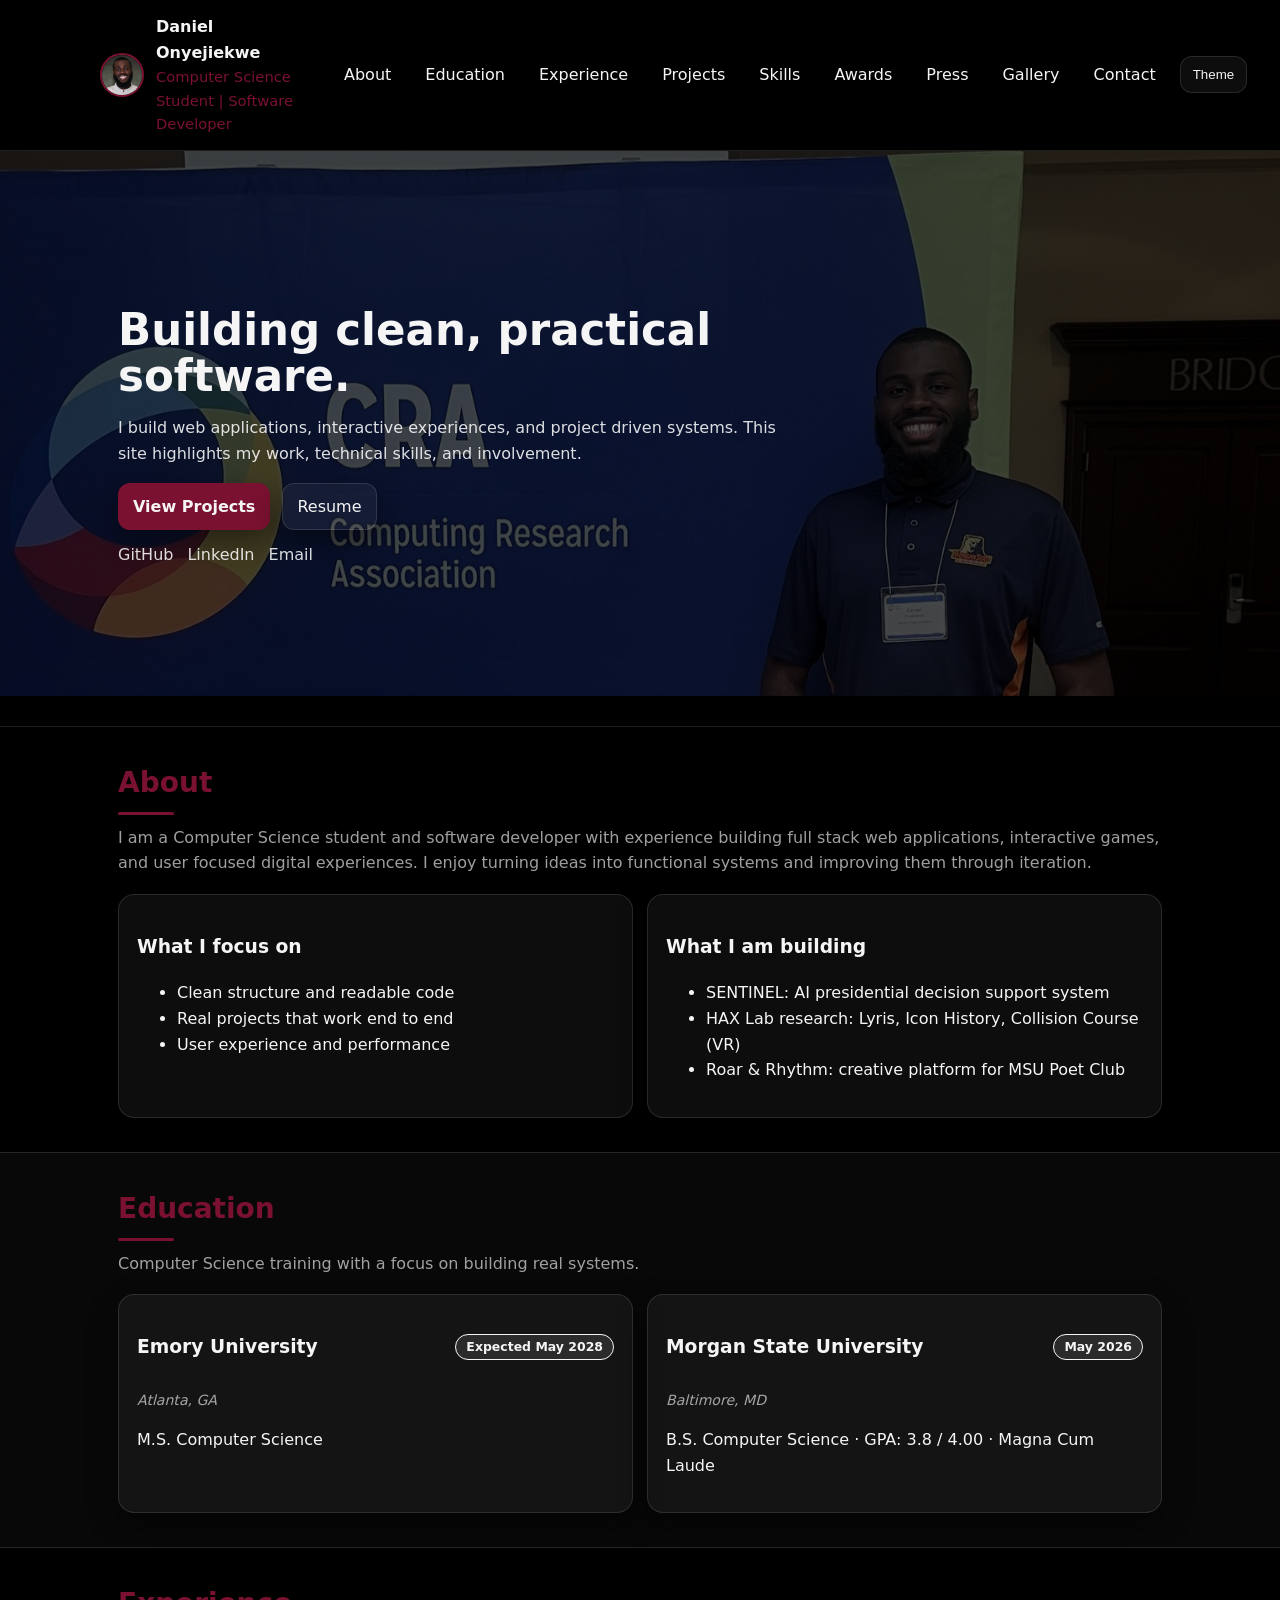
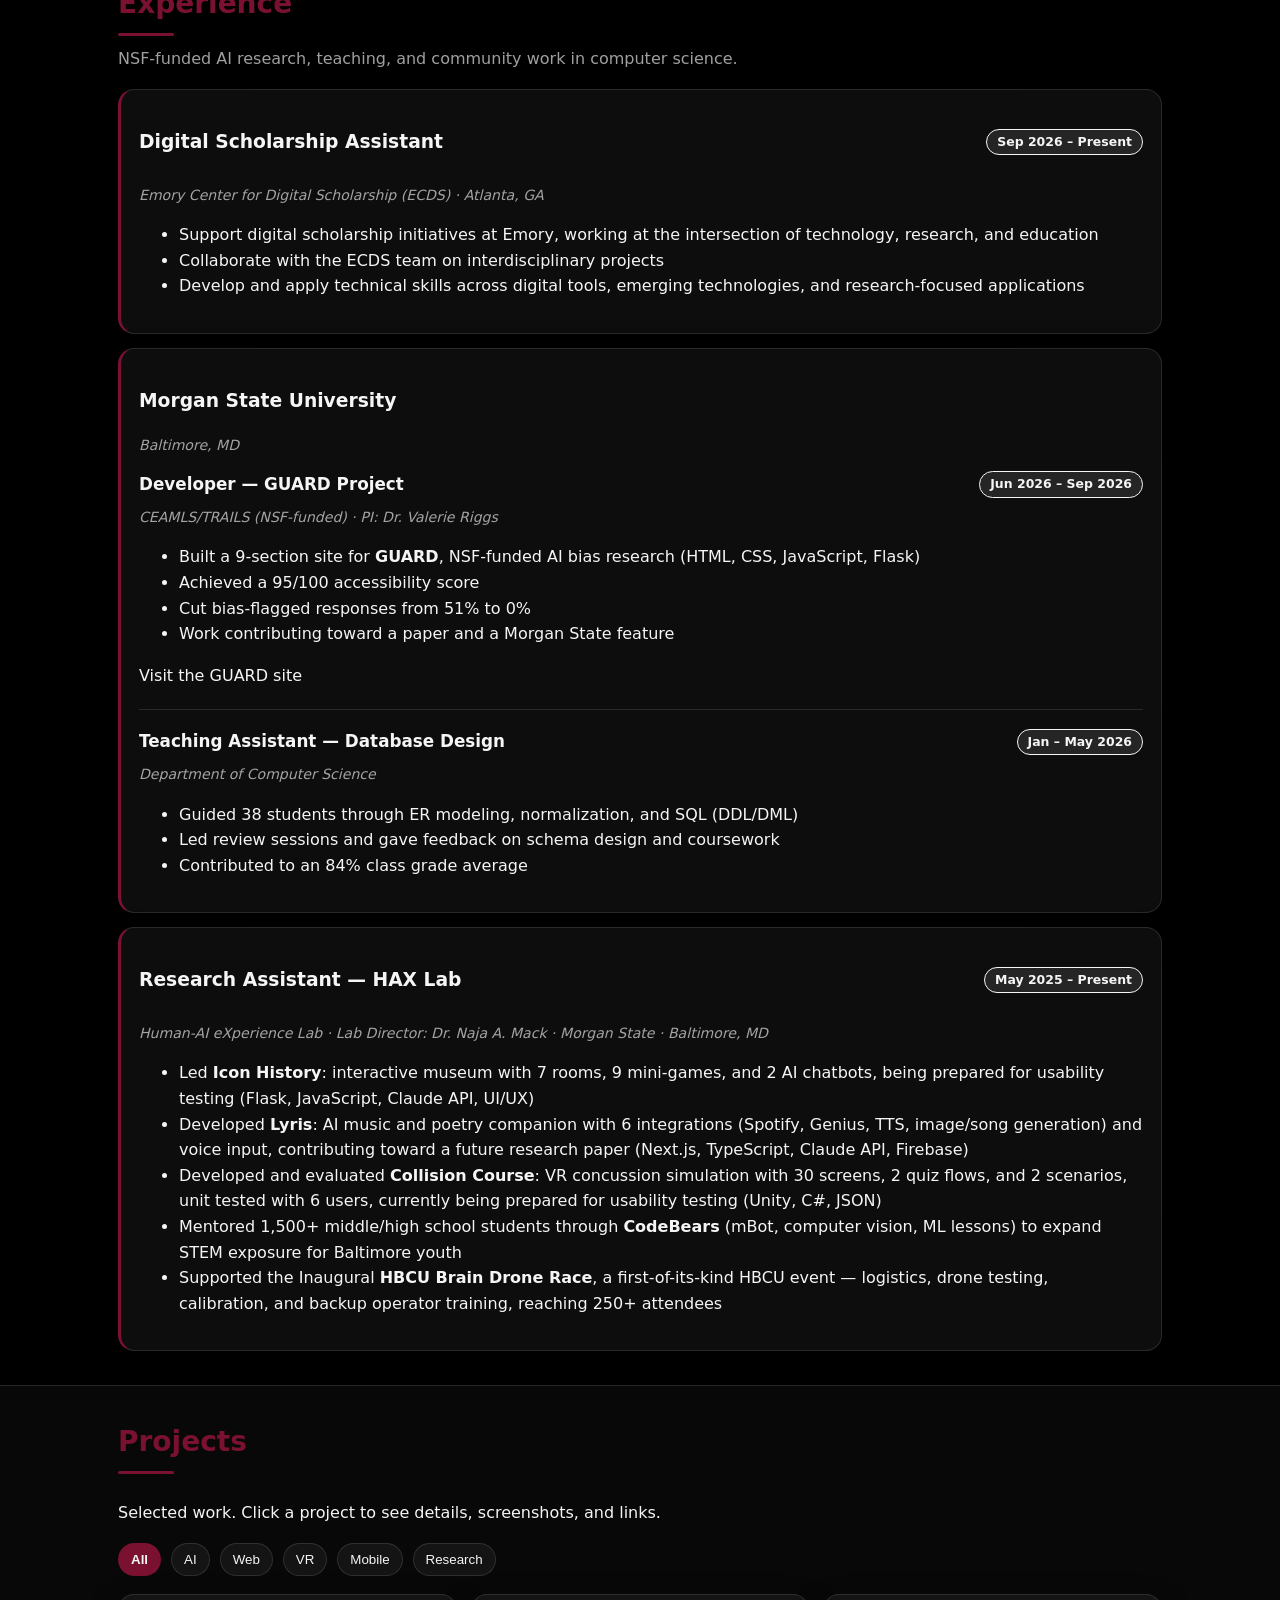
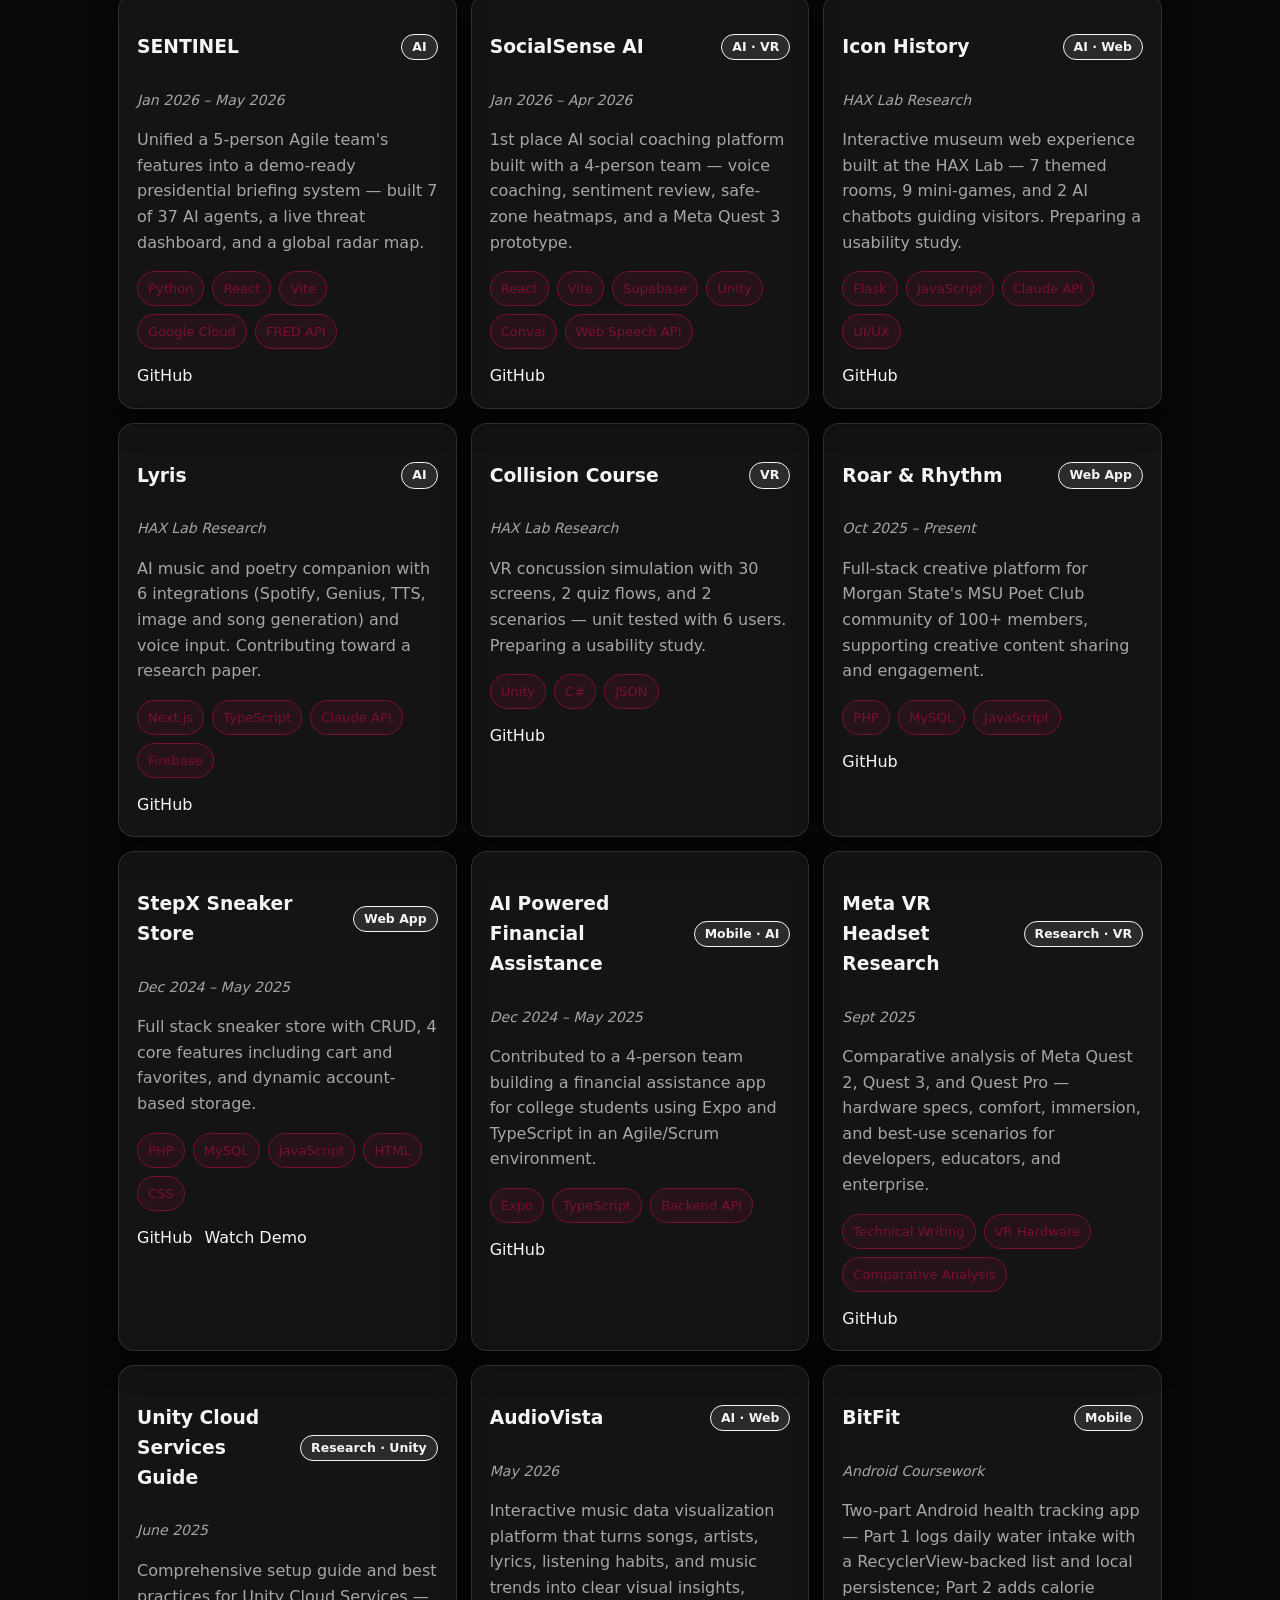
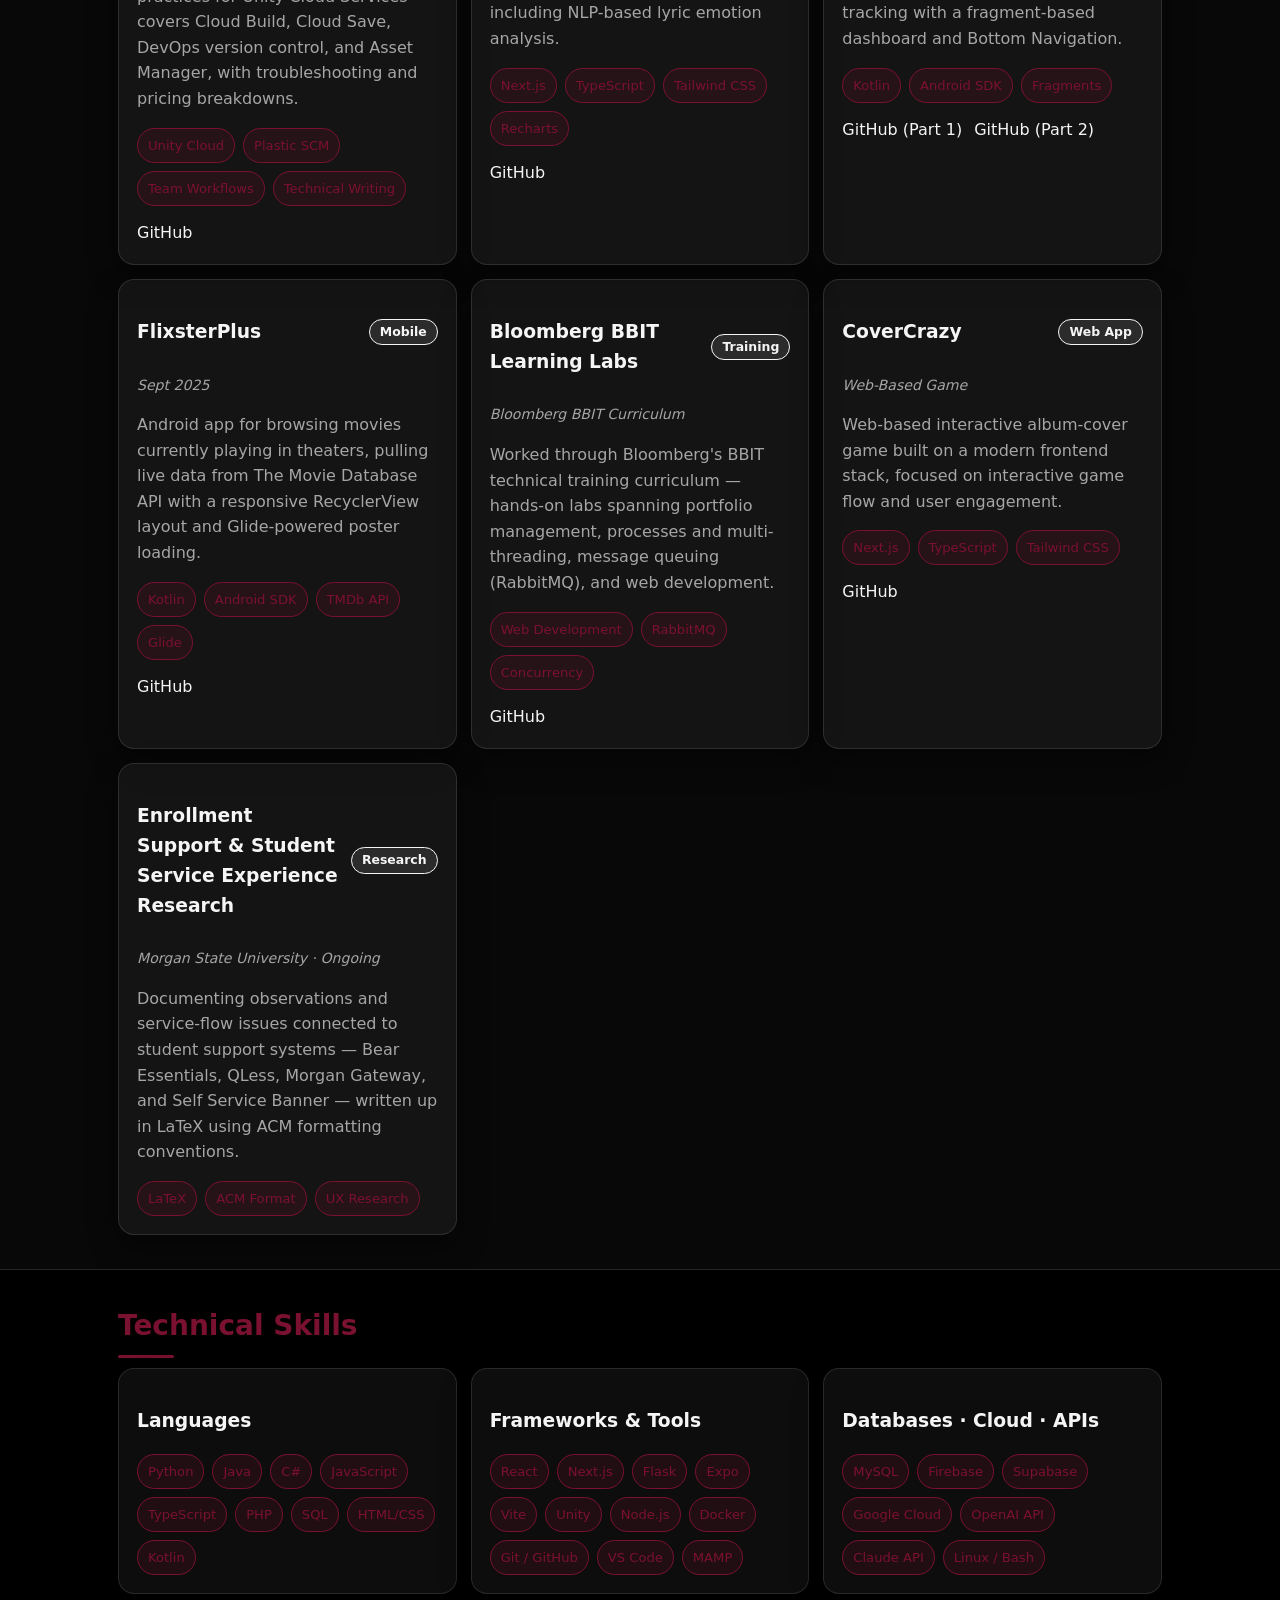
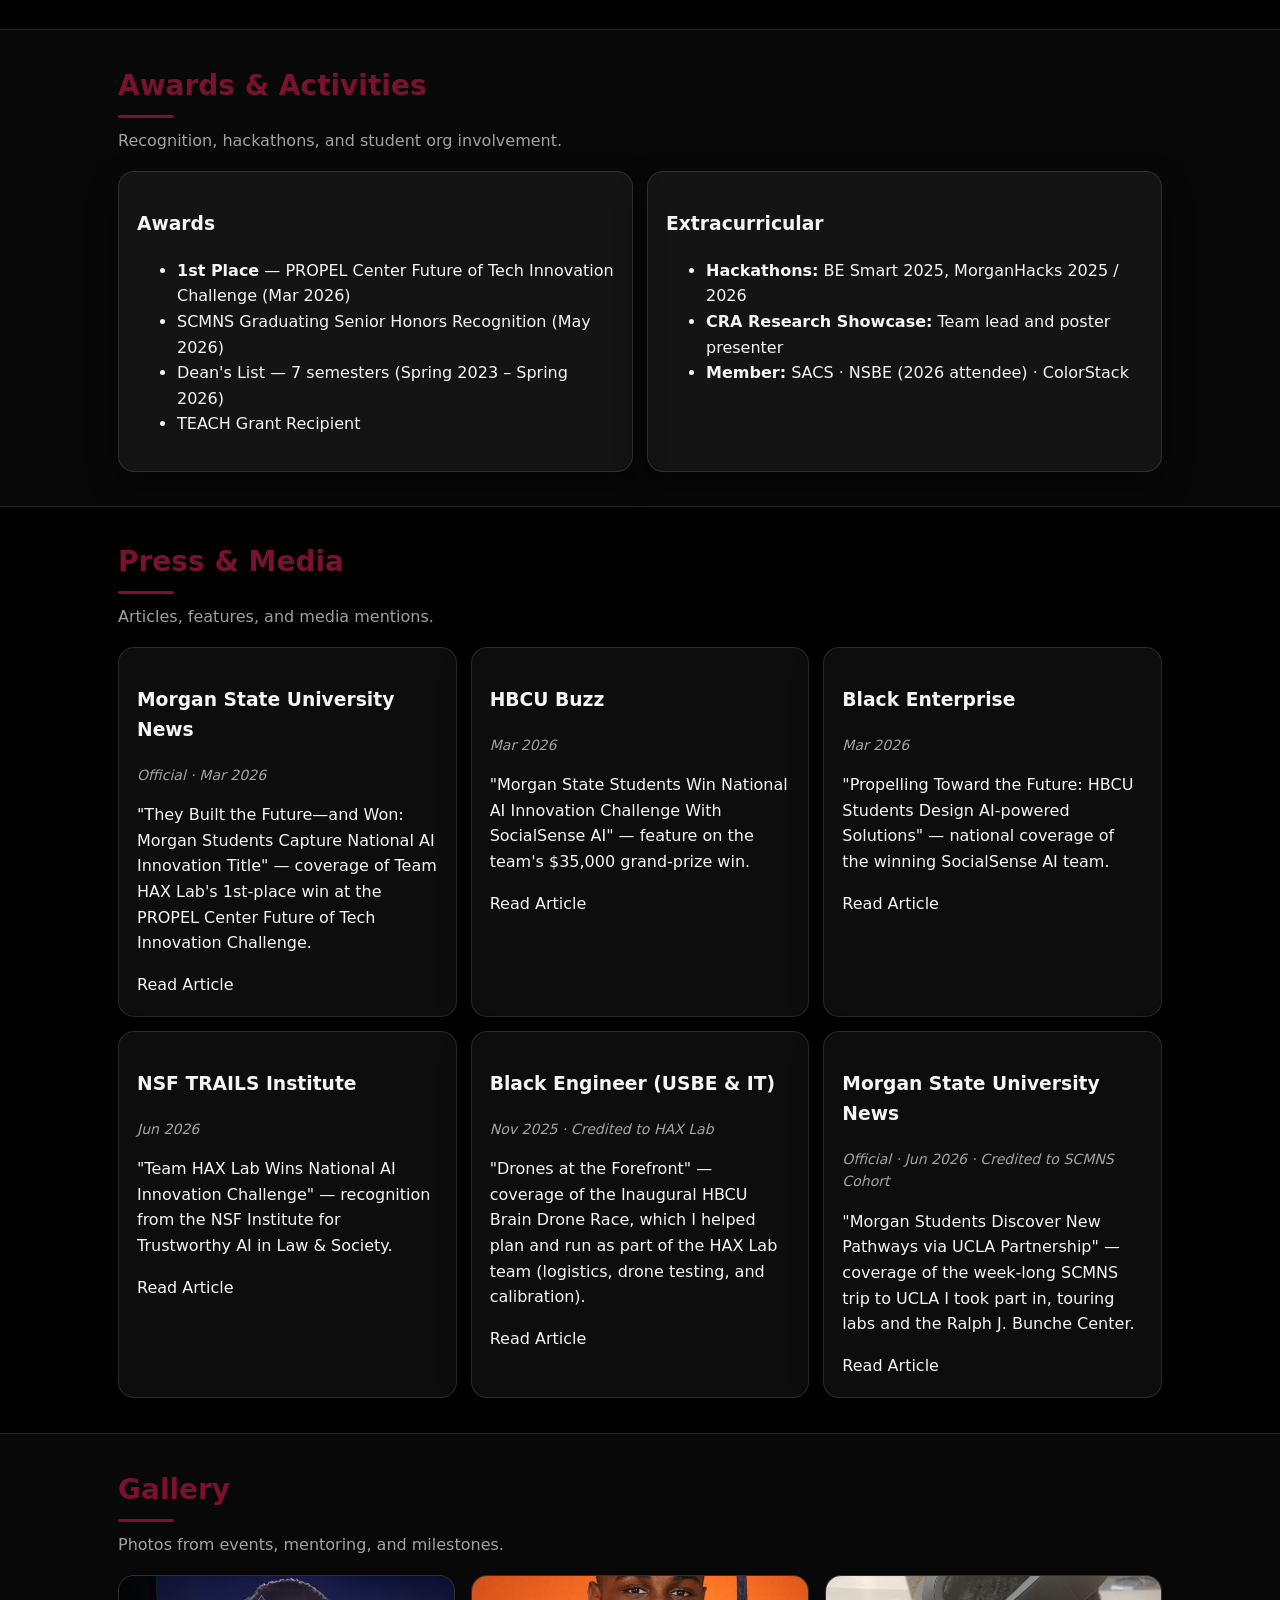
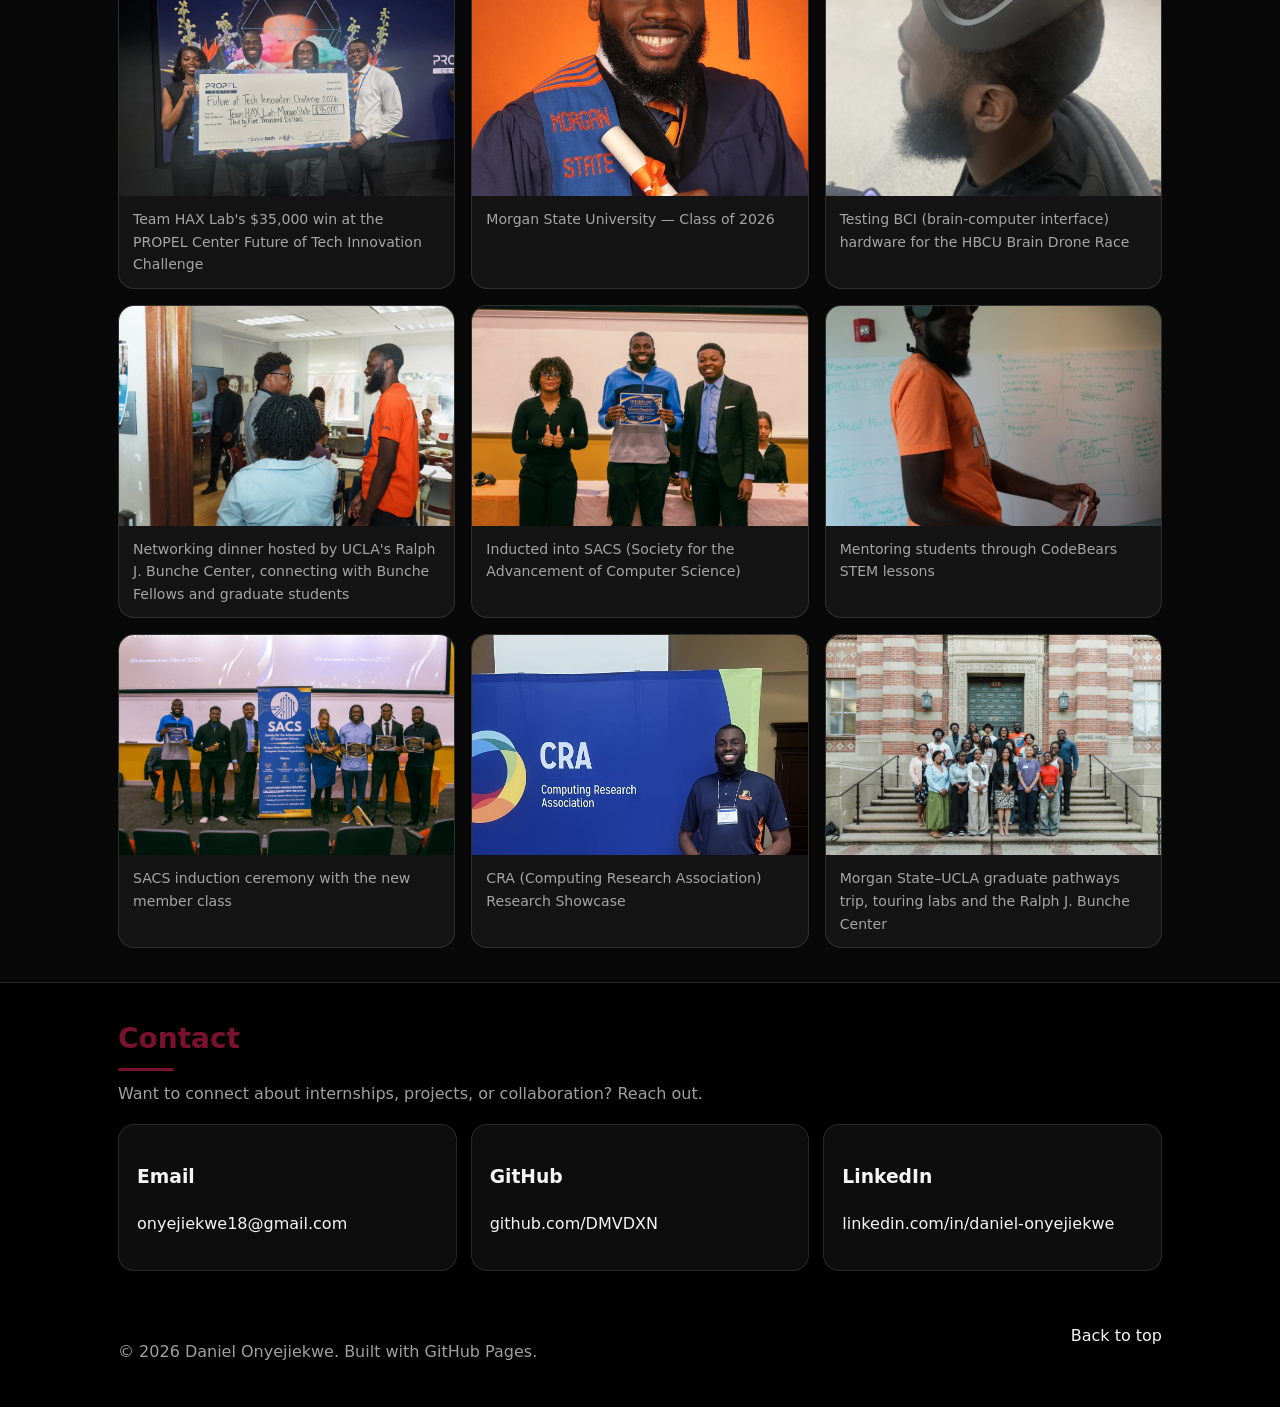
==== commit ae731f83: "Rework color palette, refresh content, and add Press/Gallery sections - Switch to a pitch black/whit" ====
--- a/index.html
+++ b/index.html
@@ -36,7 +36,7 @@
     <div class="container header-inner">
       <div class="brand">
         <div class="logo">
-          <img src="assets/images/CZ6A8919.JPG" alt="Headshot of Daniel Onyejiekwe" loading="lazy" />
+          <img src="assets/images/headshot-avatar.jpg" alt="Headshot of Daniel Onyejiekwe" loading="lazy" />
         </div>
         <div class="brand-text">
           <div class="name">Daniel Onyejiekwe</div>
@@ -51,6 +51,8 @@
         <a href="#projects">Projects</a>
         <a href="#skills">Skills</a>
         <a href="#awards">Awards</a>
+        <a href="#press">Press</a>
+        <a href="#gallery">Gallery</a>
         <a href="#contact">Contact</a>
       </nav>
 
@@ -71,7 +73,7 @@
 
   <main id="main">
     <section class="hero-banner">
-      <img class="hero-banner-img" src="assets/images/teaching-banner.JPEG" alt="" aria-hidden="true" role="presentation" />
+      <img class="hero-banner-img" src="assets/images/IMG_3019.jpg" alt="" aria-hidden="true" role="presentation" />
       <div class="hero-banner-overlay">
         <div class="container hero-banner-inner">
           <div class="hero-banner-copy">
@@ -88,7 +90,7 @@
 
             <div class="quick-links">
               <a href="https://github.com/DMVDXN" target="_blank" rel="noopener">GitHub</a>
-              <a href="https://www.linkedin.com/in/daniel-onyejiekwe-44549924a/" target="_blank" rel="noopener">LinkedIn</a>
+              <a href="https://www.linkedin.com/in/daniel-onyejiekwe/" target="_blank" rel="noopener">LinkedIn</a>
               <a href="mailto:onyejiekwe18@gmail.com">Email</a>
             </div>
           </div>
@@ -99,7 +101,7 @@
     <section id="about" class="section reveal">
       <div class="container">
         <h2>About</h2>
-        <p class="lead">
+        <p class="lead lead-wide">
           I am a Computer Science student and software developer with experience building full stack web applications,
           interactive games, and user focused digital experiences. I enjoy turning ideas into functional systems
           and improving them through iteration.
@@ -135,7 +137,7 @@
           <article class="card">
             <div class="project-top">
               <h3>Emory University</h3>
-              <span class="tag">M.S.</span>
+              <span class="tag">Expected May 2028</span>
             </div>
             <p class="meta">Atlanta, GA</p>
             <p>M.S. Computer Science</p>
@@ -144,7 +146,7 @@
           <article class="card">
             <div class="project-top">
               <h3>Morgan State University</h3>
-              <span class="tag">B.S.</span>
+              <span class="tag">May 2026</span>
             </div>
             <p class="meta">Baltimore, MD</p>
             <p>B.S. Computer Science · GPA: 3.8 / 4.00 · Magna Cum Laude</p>
@@ -161,44 +163,62 @@
         <div class="timeline reveal-group">
           <article class="card">
             <div class="project-top">
-              <h3>Developer — GUARD Project</h3>
-              <span class="tag">Jun 2026 – Present</span>
-            </div>
-            <p class="meta">Morgan State University, CEAMLS/TRAILS (NSF-funded) · PI: Dr. Valerie Riggs · Baltimore, MD</p>
+              <h3>Digital Scholarship Assistant</h3>
+              <span class="tag">Sep 2026 – Present</span>
+            </div>
+            <p class="meta">Emory Center for Digital Scholarship (ECDS) · Atlanta, GA</p>
             <ul class="list">
-              <li>Built a 9-section site for <strong>GUARD</strong>, NSF-funded AI bias research (HTML, CSS, JavaScript, Flask)</li>
-              <li>Achieved a 95/100 accessibility score</li>
-              <li>Cut bias-flagged responses from 51% to 0%</li>
-              <li>Work contributing toward a paper and a Morgan State feature</li>
-            </ul>
-            <div class="links">
-              <a href="https://www.morgan.edu/tepd/guard/" target="_blank" rel="noopener">Visit the GUARD site</a>
-            </div>
+              <li>Support digital scholarship initiatives at Emory, working at the intersection of technology, research, and education</li>
+              <li>Collaborate with the ECDS team on interdisciplinary projects</li>
+              <li>Develop and apply technical skills across digital tools, emerging technologies, and research-focused applications</li>
+            </ul>
           </article>
 
           <article class="card">
-            <div class="project-top">
-              <h3>Teaching Assistant — Database Design</h3>
-              <span class="tag">Jan – May 2026</span>
-            </div>
-            <p class="meta">Morgan State University, Department of Computer Science · Baltimore, MD</p>
-            <ul class="list">
-              <li>Guided 38 students through ER modeling, normalization, and SQL (DDL/DML)</li>
-              <li>Led review sessions and gave feedback on schema design and coursework</li>
-              <li>Contributed to an 84% class grade average</li>
-            </ul>
+            <h3>Morgan State University</h3>
+            <p class="meta">Baltimore, MD</p>
+
+            <div class="role-block">
+              <div class="project-top">
+                <h4>Developer — GUARD Project</h4>
+                <span class="tag">Jun 2026 – Sep 2026</span>
+              </div>
+              <p class="meta">CEAMLS/TRAILS (NSF-funded) · PI: Dr. Valerie Riggs</p>
+              <ul class="list">
+                <li>Built a 9-section site for <strong>GUARD</strong>, NSF-funded AI bias research (HTML, CSS, JavaScript, Flask)</li>
+                <li>Achieved a 95/100 accessibility score</li>
+                <li>Cut bias-flagged responses from 51% to 0%</li>
+                <li>Work contributing toward a paper and a Morgan State feature</li>
+              </ul>
+              <div class="links">
+                <a href="https://www.morgan.edu/tepd/guard/" target="_blank" rel="noopener">Visit the GUARD site</a>
+              </div>
+            </div>
+
+            <div class="role-block">
+              <div class="project-top">
+                <h4>Teaching Assistant — Database Design</h4>
+                <span class="tag">Jan – May 2026</span>
+              </div>
+              <p class="meta">Department of Computer Science</p>
+              <ul class="list">
+                <li>Guided 38 students through ER modeling, normalization, and SQL (DDL/DML)</li>
+                <li>Led review sessions and gave feedback on schema design and coursework</li>
+                <li>Contributed to an 84% class grade average</li>
+              </ul>
+            </div>
           </article>
 
           <article class="card">
             <div class="project-top">
-              <h3>Undergraduate Researcher — HAX Lab</h3>
-              <span class="tag">May 2025 – May 2026</span>
+              <h3>Research Assistant — HAX Lab</h3>
+              <span class="tag">May 2025 – Present</span>
             </div>
             <p class="meta">Human-AI eXperience Lab · Lab Director: Dr. Naja A. Mack · Morgan State · Baltimore, MD</p>
             <ul class="list">
               <li>Led <strong>Icon History</strong>: interactive museum with 7 rooms, 9 mini-games, and 2 AI chatbots, being prepared for usability testing (Flask, JavaScript, Claude API, UI/UX)</li>
               <li>Developed <strong>Lyris</strong>: AI music and poetry companion with 6 integrations (Spotify, Genius, TTS, image/song generation) and voice input, contributing toward a future research paper (Next.js, TypeScript, Claude API, Firebase)</li>
-              <li>Developed and evaluated <strong>Collision Course</strong>: VR concussion simulation with 30 screens, 2 quiz flows, and 2 scenarios, unit tested with 6 users (Unity, C#, JSON)</li>
+              <li>Developed and evaluated <strong>Collision Course</strong>: VR concussion simulation with 30 screens, 2 quiz flows, and 2 scenarios, unit tested with 6 users, currently being prepared for usability testing (Unity, C#, JSON)</li>
               <li>Mentored 1,500+ middle/high school students through <strong>CodeBears</strong> (mBot, computer vision, ML lessons) to expand STEM exposure for Baltimore youth</li>
               <li>Supported the Inaugural <strong>HBCU Brain Drone Race</strong>, a first-of-its-kind HBCU event — logistics, drone testing, calibration, and backup operator training, reaching 250+ attendees</li>
             </ul>
@@ -515,6 +535,175 @@
             <div class="links">
               <a href="https://github.com/DMVDXN/Unity-Cloud-Usage-Guide" target="_blank" rel="noopener">GitHub</a>
             </div>
+          </article>
+
+          <article class="project card clickable"
+            data-category="ai"
+            data-title="AudioVista"
+            data-tag="AI · Web"
+            data-image=""
+            data-description="Music data visualization platform turning listening data, lyrics, and trends into visual insights."
+            data-bullets="Dashboard with charts and listening statistics|CSV data loading and aggregation|Lyric emotion analysis (NLP sentiment)|Artist collaboration network visualization (D3) in progress|Spotify OAuth and listening history tracking in progress|Next.js 15, TypeScript, Tailwind CSS, Recharts"
+            data-repo="https://github.com/DMVDXN/AudioVista"
+            data-demo="#">
+            <div class="project-top">
+              <h3>AudioVista</h3>
+              <span class="tag">AI · Web</span>
+            </div>
+            <p class="meta">May 2026</p>
+            <p>
+              Interactive music data visualization platform that turns songs, artists, lyrics, listening habits,
+              and music trends into clear visual insights, including NLP-based lyric emotion analysis.
+            </p>
+            <ul class="chips">
+              <li>Next.js</li>
+              <li>TypeScript</li>
+              <li>Tailwind CSS</li>
+              <li>Recharts</li>
+            </ul>
+            <div class="links">
+              <a href="https://github.com/DMVDXN/AudioVista" target="_blank" rel="noopener">GitHub</a>
+            </div>
+          </article>
+
+          <article class="project card clickable"
+            data-category="mobile"
+            data-title="BitFit"
+            data-tag="Mobile"
+            data-image=""
+            data-description="Two-part Android health tracking app — water intake logging and calorie tracking with a fragment-based dashboard."
+            data-bullets="Part 1: water intake tracking with RecyclerView and local database persistence|Part 2: calorie tracking with a dashboard fragment and Bottom Navigation|Kotlin, Android SDK, Gradle"
+            data-repo="https://github.com/DMVDXN/BitFit_Part_2"
+            data-demo="#">
+            <div class="project-top">
+              <h3>BitFit</h3>
+              <span class="tag">Mobile</span>
+            </div>
+            <p class="meta">Android Coursework</p>
+            <p>
+              Two-part Android health tracking app — Part 1 logs daily water intake with a RecyclerView-backed
+              list and local persistence; Part 2 adds calorie tracking with a fragment-based dashboard and
+              Bottom Navigation.
+            </p>
+            <ul class="chips">
+              <li>Kotlin</li>
+              <li>Android SDK</li>
+              <li>Fragments</li>
+            </ul>
+            <div class="links">
+              <a href="https://github.com/DMVDXN/Unit_5_Project_5_BitFit_Part_1" target="_blank" rel="noopener">GitHub (Part 1)</a>
+              <a href="https://github.com/DMVDXN/BitFit_Part_2" target="_blank" rel="noopener">GitHub (Part 2)</a>
+            </div>
+          </article>
+
+          <article class="project card clickable"
+            data-category="mobile"
+            data-title="FlixsterPlus"
+            data-tag="Mobile"
+            data-image=""
+            data-description="Android app for browsing movies currently playing in theaters, using TMDb's now_playing API."
+            data-bullets="TMDb API now_playing endpoint integration|RecyclerView with parsed JSON movie data|Glide for poster image loading with placeholders|Responsive portrait and landscape layouts|Kotlin, Android SDK, Gradle"
+            data-repo="https://github.com/DMVDXN/FlixsterPlus"
+            data-demo="#">
+            <div class="project-top">
+              <h3>FlixsterPlus</h3>
+              <span class="tag">Mobile</span>
+            </div>
+            <p class="meta">Sept 2025</p>
+            <p>
+              Android app for browsing movies currently playing in theaters, pulling live data from The Movie
+              Database API with a responsive RecyclerView layout and Glide-powered poster loading.
+            </p>
+            <ul class="chips">
+              <li>Kotlin</li>
+              <li>Android SDK</li>
+              <li>TMDb API</li>
+              <li>Glide</li>
+            </ul>
+            <div class="links">
+              <a href="https://github.com/DMVDXN/FlixsterPlus" target="_blank" rel="noopener">GitHub</a>
+            </div>
+          </article>
+
+          <article class="project card clickable"
+            data-category="research"
+            data-title="Bloomberg BBIT Learning Labs"
+            data-tag="Training"
+            data-image=""
+            data-description="Worked through Bloomberg's BBIT technical training curriculum: hands-on labs in web development and backend systems."
+            data-bullets="Portfolio manager application labs|Processes and multi-threading exercises|Message queuing with RabbitMQ|Full-stack web development labs|Bloomberg's official BBIT training curriculum"
+            data-repo="https://github.com/DMVDXN/bbit-learning-labs"
+            data-demo="#">
+            <div class="project-top">
+              <h3>Bloomberg BBIT Learning Labs</h3>
+              <span class="tag">Training</span>
+            </div>
+            <p class="meta">Bloomberg BBIT Curriculum</p>
+            <p>
+              Worked through Bloomberg's BBIT technical training curriculum — hands-on labs spanning
+              portfolio management, processes and multi-threading, message queuing (RabbitMQ), and web development.
+            </p>
+            <ul class="chips">
+              <li>Web Development</li>
+              <li>RabbitMQ</li>
+              <li>Concurrency</li>
+            </ul>
+            <div class="links">
+              <a href="https://github.com/DMVDXN/bbit-learning-labs" target="_blank" rel="noopener">GitHub</a>
+            </div>
+          </article>
+
+          <article class="project card clickable"
+            data-category="web"
+            data-title="CoverCrazy"
+            data-tag="Web App"
+            data-image=""
+            data-description="Web-based interactive album-cover guessing game built with Next.js and TypeScript."
+            data-bullets="Interactive album-cover game with real-time game flow|Modern frontend stack: Next.js, TypeScript, Tailwind CSS|Focused on user engagement and replayability"
+            data-repo="https://github.com/DMVDXN/CoverCrazy"
+            data-demo="#">
+            <div class="project-top">
+              <h3>CoverCrazy</h3>
+              <span class="tag">Web App</span>
+            </div>
+            <p class="meta">Web-Based Game</p>
+            <p>
+              Web-based interactive album-cover game built on a modern frontend stack, focused on
+              interactive game flow and user engagement.
+            </p>
+            <ul class="chips">
+              <li>Next.js</li>
+              <li>TypeScript</li>
+              <li>Tailwind CSS</li>
+            </ul>
+            <div class="links">
+              <a href="https://github.com/DMVDXN/CoverCrazy" target="_blank" rel="noopener">GitHub</a>
+            </div>
+          </article>
+
+          <article class="project card clickable"
+            data-category="research"
+            data-title="Enrollment Support & Student Service Experience Research"
+            data-tag="Research"
+            data-image=""
+            data-description="Ongoing research documenting service-flow issues in Morgan State's student support systems."
+            data-bullets="Documented observations across Bear Essentials, QLess, Morgan Gateway, and Self Service Banner|Structured research writing in LaTeX using ACM formatting conventions|Explores how student-facing systems affect access, clarity, and service quality"
+            data-demo="#">
+            <div class="project-top">
+              <h3>Enrollment Support & Student Service Experience Research</h3>
+              <span class="tag">Research</span>
+            </div>
+            <p class="meta">Morgan State University · Ongoing</p>
+            <p>
+              Documenting observations and service-flow issues connected to student support systems —
+              Bear Essentials, QLess, Morgan Gateway, and Self Service Banner — written up in LaTeX using
+              ACM formatting conventions.
+            </p>
+            <ul class="chips">
+              <li>LaTeX</li>
+              <li>ACM Format</li>
+              <li>UX Research</li>
+            </ul>
           </article>
 
         </div>
@@ -584,6 +773,7 @@
               <li><strong>1st Place</strong> — PROPEL Center Future of Tech Innovation Challenge (Mar 2026)</li>
               <li>SCMNS Graduating Senior Honors Recognition (May 2026)</li>
               <li>Dean's List — 7 semesters (Spring 2023 – Spring 2026)</li>
+              <li>TEACH Grant Recipient</li>
             </ul>
           </div>
           <div class="card">
@@ -594,6 +784,128 @@
               <li><strong>Member:</strong> SACS · NSBE (2026 attendee) · ColorStack</li>
             </ul>
           </div>
+        </div>
+      </div>
+    </section>
+
+    <section id="press" class="section reveal">
+      <div class="container">
+        <h2>Press &amp; Media</h2>
+        <p class="lead">Articles, features, and media mentions.</p>
+
+        <div class="grid reveal-group">
+          <div class="card">
+            <h3>Morgan State University News</h3>
+            <p class="meta">Official · Mar 2026</p>
+            <p>
+              "They Built the Future—and Won: Morgan Students Capture National AI Innovation Title" —
+              coverage of Team HAX Lab's 1st-place win at the PROPEL Center Future of Tech Innovation Challenge.
+            </p>
+            <div class="links">
+              <a href="https://www.morgan.edu/news/they-built-the-future-and-won" target="_blank" rel="noopener">Read Article</a>
+            </div>
+          </div>
+          <div class="card">
+            <h3>HBCU Buzz</h3>
+            <p class="meta">Mar 2026</p>
+            <p>
+              "Morgan State Students Win National AI Innovation Challenge With SocialSense AI" —
+              feature on the team's $35,000 grand-prize win.
+            </p>
+            <div class="links">
+              <a href="https://hbcubuzz.com/107149/morgan-state-ai-innovation-challenge-winners/" target="_blank" rel="noopener">Read Article</a>
+            </div>
+          </div>
+          <div class="card">
+            <h3>Black Enterprise</h3>
+            <p class="meta">Mar 2026</p>
+            <p>
+              "Propelling Toward the Future: HBCU Students Design AI-powered Solutions" —
+              national coverage of the winning SocialSense AI team.
+            </p>
+            <div class="links">
+              <a href="https://www.blackenterprise.com/morgan-state-students-win-tech-innovation-challenge/" target="_blank" rel="noopener">Read Article</a>
+            </div>
+          </div>
+          <div class="card">
+            <h3>NSF TRAILS Institute</h3>
+            <p class="meta">Jun 2026</p>
+            <p>
+              "Team HAX Lab Wins National AI Innovation Challenge" — recognition from the NSF Institute for
+              Trustworthy AI in Law &amp; Society.
+            </p>
+            <div class="links">
+              <a href="https://www.trails.umd.edu/news/team-hax-lab-wins-national-ai-innovation-challenge" target="_blank" rel="noopener">Read Article</a>
+            </div>
+          </div>
+          <div class="card">
+            <h3>Black Engineer (USBE &amp; IT)</h3>
+            <p class="meta">Nov 2025 · Credited to HAX Lab</p>
+            <p>
+              "Drones at the Forefront" — coverage of the Inaugural HBCU Brain Drone Race, which I helped plan
+              and run as part of the HAX Lab team (logistics, drone testing, and calibration).
+            </p>
+            <div class="links">
+              <a href="https://www.blackengineer.com/news-2/drones-at-the-forefront/" target="_blank" rel="noopener">Read Article</a>
+            </div>
+          </div>
+          <div class="card">
+            <h3>Morgan State University News</h3>
+            <p class="meta">Official · Jun 2026 · Credited to SCMNS Cohort</p>
+            <p>
+              "Morgan Students Discover New Pathways via UCLA Partnership" — coverage of the week-long
+              SCMNS trip to UCLA I took part in, touring labs and the Ralph J. Bunche Center.
+            </p>
+            <div class="links">
+              <a href="https://www.morgan.edu/news/morgan-students-discover-new-pathways-via-ucla-partnership" target="_blank" rel="noopener">Read Article</a>
+            </div>
+          </div>
+        </div>
+      </div>
+    </section>
+
+    <section id="gallery" class="section alt reveal">
+      <div class="container">
+        <h2>Gallery</h2>
+        <p class="lead">Photos from events, mentoring, and milestones.</p>
+
+        <div class="gallery-grid reveal-group">
+          <figure class="gallery-item">
+            <img src="assets/images/gallery-propel-check.jpg" alt="Team HAX Lab holding a $35,000 check from the PROPEL Center Future of Tech Innovation Challenge" loading="lazy" />
+            <figcaption>Team HAX Lab's $35,000 win at the PROPEL Center Future of Tech Innovation Challenge</figcaption>
+          </figure>
+          <figure class="gallery-item">
+            <img src="assets/images/gallery-graduation.jpg" alt="Daniel Onyejiekwe in Morgan State graduation cap and gown, Class of 2026" loading="lazy" />
+            <figcaption>Morgan State University — Class of 2026</figcaption>
+          </figure>
+          <figure class="gallery-item">
+            <img src="assets/images/gallery-bci-headset.jpg" alt="Daniel Onyejiekwe wearing a brain-computer interface headset" loading="lazy" />
+            <figcaption>Testing BCI (brain-computer interface) hardware for the HBCU Brain Drone Race</figcaption>
+          </figure>
+          <figure class="gallery-item">
+            <img src="assets/images/gallery-bunche-dinner.jpg" alt="Daniel Onyejiekwe at the Ralph J. Bunche Center networking dinner during the Morgan State–UCLA trip" loading="lazy" />
+            <figcaption>Networking dinner hosted by UCLA's Ralph J. Bunche Center, connecting with Bunche Fellows and graduate students</figcaption>
+          </figure>
+          <figure class="gallery-item">
+            <img src="assets/images/gallery-sacs-certificate.jpg" alt="Daniel Onyejiekwe holding his SACS certificate of membership" loading="lazy" />
+            <figcaption>Inducted into SACS (Society for the Advancement of Computer Science)</figcaption>
+          </figure>
+          <figure class="gallery-item">
+            <img src="assets/images/gallery-codebears-teaching.jpg" alt="Daniel Onyejiekwe teaching a lesson on a whiteboard during a CodeBears session" loading="lazy" />
+            <figcaption>Mentoring students through CodeBears STEM lessons</figcaption>
+          </figure>
+          <figure class="gallery-item">
+            <img src="assets/images/gallery-sacs-group.jpg" alt="Daniel Onyejiekwe with the newly inducted SACS class holding certificates" loading="lazy" />
+            <figcaption>SACS induction ceremony with the new member class</figcaption>
+          </figure>
+          <figure class="gallery-item">
+            <img src="assets/images/IMG_3019.jpg" alt="Daniel Onyejiekwe at the CRA Research Showcase" loading="lazy" />
+            <figcaption>CRA (Computing Research Association) Research Showcase</figcaption>
+          </figure>
+          <figure class="gallery-item">
+            <img src="assets/images/gallery-scmns-ucla-trip.jpg" alt="Daniel Onyejiekwe with an SCMNS cohort on the Morgan State–UCLA partnership trip" loading="lazy" />
+            <figcaption>Morgan State–UCLA graduate pathways trip, touring labs and the Ralph J. Bunche Center</figcaption>
+          </figure>
         </div>
       </div>
     </section>
@@ -616,7 +928,7 @@
           </div>
           <div class="card">
             <h3>LinkedIn</h3>
-            <p><a href="https://www.linkedin.com/in/daniel-onyejiekwe-44549924a/" target="_blank" rel="noopener">linkedin.com/in/daniel-onyejiekwe-44549924a</a></p>
+            <p><a href="https://www.linkedin.com/in/daniel-onyejiekwe/" target="_blank" rel="noopener">linkedin.com/in/daniel-onyejiekwe</a></p>
           </div>
         </div>
       </div>
--- a/style.css
+++ b/style.css
@@ -1,64 +1,61 @@
 /* style.css */
 
-/* Urban Chic palette
-   #22223B  ink      — deepest tone
-   #4A4E69  slate    — moody mid purple
-   #9A8C98  mauve    — muted transitional grey
-   #C9ADA7  rose     — warm dusty accent
-   #F2E9E4  cream    — soft light tone
+/* Noir Bordeaux palette
+   #000000  ink       — pitch black ground
+   #7A1130  bordeaux  — rich burgundy accent
+   #9C1C3F  claret    — burgundy hover tone
+   #F5F5F5  chalk     — soft white touch
+   #FFFFFF  paper     — pitch white ground (light theme)
 */
 :root {
-  --ink: #22223B;
-  --slate: #4A4E69;
-  --mauve: #9A8C98;
-  --rose: #C9ADA7;
-  --cream: #F2E9E4;
+  --ink: #000000;
+  --bordeaux: #7A1130;
+  --claret: #9C1C3F;
+  --chalk: #F5F5F5;
+  --paper: #FFFFFF;
 
   --bg: var(--ink);
-  --panel: rgba(74, 78, 105, 0.55);
-  --panel-strong: rgba(74, 78, 105, 0.85);
-  --text: var(--cream);
-  /* neutral grey rather than dimmed cream, so dates and supporting copy sit
-     back instead of reading as warm off-white. Tuned to clear AA against the
-     lighter card panel (4.7:1), not just the page background (6.5:1). */
-  --muted: #ADA6AF;
-  --border: rgba(242, 233, 228, 0.14);
-  --shadow: 0 12px 30px rgba(16, 16, 30, 0.45);
+  --panel: rgba(245, 245, 245, 0.05);
+  --panel-strong: rgba(245, 245, 245, 0.09);
+  --text: var(--chalk);
+  --muted: rgba(245, 245, 245, 0.65);
+  --border: rgba(245, 245, 245, 0.12);
+  --shadow: 0 12px 30px rgba(0, 0, 0, 0.45);
   --radius: 16px;
   --max: 1080px;
 
-  --primary: var(--rose);
-  --secondary: var(--mauve);
-  --primary-soft: rgba(201, 173, 167, 0.16);
-  --secondary-soft: rgba(154, 140, 152, 0.20);
-  --on-primary: var(--ink);
-
-  --header-bg: rgba(34, 34, 59, 0.55);
-  --surface-tint: rgba(242, 233, 228, 0.03);
-  --scrim: rgba(34, 34, 59, 0.72);
-  --nav-panel: rgba(34, 34, 59, 0.97);
+  --primary: var(--bordeaux);
+  --secondary: var(--chalk);
+  --primary-soft: rgba(122, 17, 48, 0.18);
+  --secondary-soft: rgba(245, 245, 245, 0.10);
+  --on-primary: var(--chalk);
+
+  --header-bg: rgba(0, 0, 0, 0.55);
+  --surface-tint: rgba(245, 245, 245, 0.03);
+  --scrim: rgba(0, 0, 0, 0.72);
+  --nav-panel: rgba(0, 0, 0, 0.97);
 }
 
 [data-theme="light"] {
-  --bg: var(--cream);
-  --panel: rgba(74, 78, 105, 0.07);
-  --panel-strong: rgba(74, 78, 105, 0.13);
-  --text: var(--ink);
-  --muted: rgba(34, 34, 59, 0.72);
-  --border: rgba(34, 34, 59, 0.14);
-  --shadow: 0 12px 30px rgba(74, 78, 105, 0.14);
-
-  /* the deep tones become the accents when the ground is light */
-  --primary: var(--slate);
-  --secondary: #6F4E48;
-  --primary-soft: rgba(74, 78, 105, 0.12);
-  --secondary-soft: rgba(111, 78, 72, 0.12);
-  --on-primary: var(--cream);
-
-  --header-bg: rgba(242, 233, 228, 0.78);
-  --surface-tint: rgba(34, 34, 59, 0.03);
-  --scrim: rgba(34, 34, 59, 0.55);
-  --nav-panel: rgba(242, 233, 228, 0.97);
+  --bg: var(--paper);
+  --panel: rgba(13, 13, 13, 0.05);
+  --panel-strong: rgba(13, 13, 13, 0.09);
+  --text: #0D0D0D;
+  --muted: rgba(13, 13, 13, 0.65);
+  --border: rgba(13, 13, 13, 0.12);
+  --shadow: 0 12px 30px rgba(0, 0, 0, 0.12);
+
+  /* the black tones become the "little black" touches when the ground is light */
+  --primary: var(--bordeaux);
+  --secondary: #1A1A1A;
+  --primary-soft: rgba(122, 17, 48, 0.12);
+  --secondary-soft: rgba(13, 13, 13, 0.08);
+  --on-primary: var(--paper);
+
+  --header-bg: rgba(255, 255, 255, 0.78);
+  --surface-tint: rgba(13, 13, 13, 0.03);
+  --scrim: rgba(0, 0, 0, 0.55);
+  --nav-panel: rgba(255, 255, 255, 0.97);
 }
 
 * { box-sizing: border-box; }
@@ -131,6 +128,7 @@
 .logo {
   width: 44px;
   height: 44px;
+  flex-shrink: 0;
   display: block;
   border-radius: 50%;
   overflow: hidden;
@@ -142,7 +140,6 @@
   width: 100%;
   height: 100%;
   object-fit: cover;
-  object-position: center 22%;
   display: block;
 }
 
@@ -262,7 +259,7 @@
   height: 100%;
   display: block;
   object-fit: cover;
-  object-position: center 35%;
+  object-position: center 40%;
   will-change: transform;
   transform: translate3d(0, 0, 0);
 }
@@ -270,7 +267,7 @@
 .hero-banner-overlay {
   position: absolute;
   inset: 0;
-  background: rgba(34, 34, 59, 0.72);
+  background: rgba(0, 0, 0, 0.72);
   display: flex;
   align-items: center;
 }
@@ -290,11 +287,11 @@
 .hero-banner-copy h1,
 .hero-banner-copy p,
 .hero-banner-copy a {
-  color: var(--cream);
+  color: var(--chalk);
 }
 
 .hero-banner-copy p {
-  color: rgba(242, 233, 228, 0.86);
+  color: rgba(255, 255, 255, 0.86);
 }
 
 .hero-banner-copy h1 {
@@ -333,6 +330,7 @@
 
 .btn.primary:hover {
   background: var(--secondary);
+  color: var(--bg);
 }
 
 .quick-links {
@@ -342,11 +340,11 @@
 }
 
 .quick-links a {
-  color: rgba(242, 233, 228, 0.85);
+  color: rgba(255, 255, 255, 0.85);
 }
 
 .quick-links a:hover {
-  color: var(--cream);
+  color: var(--chalk);
 }
 
 /* SECTIONS */
@@ -381,6 +379,10 @@
   margin: 0 0 18px;
 }
 
+.lead-wide {
+  max-width: none;
+}
+
 .meta {
   color: var(--muted);
   font-size: 0.88rem;
@@ -401,7 +403,7 @@
 .card:hover {
   border-color: var(--primary);
   transform: translateY(-3px);
-  box-shadow: 0 16px 38px rgba(16, 16, 30, 0.40), 0 0 0 1px var(--primary-soft);
+  box-shadow: 0 16px 38px rgba(0, 0, 0, 0.40), 0 0 0 1px var(--primary-soft);
 }
 
 .project.clickable { cursor: pointer; }
@@ -427,6 +429,20 @@
 
 .timeline > .card {
   border-left: 3px solid var(--primary);
+}
+
+/* multiple roles at one employer, grouped under a single timeline card */
+.role-block { margin-top: 14px; }
+
+.role-block + .role-block {
+  margin-top: 20px;
+  padding-top: 18px;
+  border-top: 1px solid var(--border);
+}
+
+.role-block h4 {
+  margin: 0;
+  font-size: 1.05rem;
 }
 
 .project-top {
@@ -453,14 +469,6 @@
   font-weight: 600;
 }
 
-/* Dark mode: date pills go neutral grey. The palette's mauve reads pink at
-   pill size, which pulled attention to the dates over the role titles. */
-:root:not([data-theme="light"]) .tag {
-  color: var(--muted);
-  border-color: rgba(173, 166, 175, 0.42);
-  background: rgba(173, 166, 175, 0.10);
-}
-
 .chips {
   list-style: none;
   padding: 0;
@@ -499,6 +507,40 @@
   object-fit: contain;
   background: rgba(255, 255, 255, 0.03);
   padding: 16px;
+}
+
+/* GALLERY */
+.gallery-grid {
+  display: grid;
+  grid-template-columns: repeat(auto-fill, minmax(260px, 1fr));
+  gap: 16px;
+}
+
+.gallery-item {
+  margin: 0;
+  border: 1px solid var(--border);
+  background: var(--panel);
+  border-radius: var(--radius);
+  overflow: hidden;
+  transition: transform 0.25s ease, border-color 0.25s ease;
+}
+
+.gallery-item:hover {
+  border-color: var(--primary);
+  transform: translateY(-3px);
+}
+
+.gallery-item img {
+  display: block;
+  width: 100%;
+  height: 220px;
+  object-fit: cover;
+}
+
+.gallery-item figcaption {
+  padding: 12px 14px;
+  font-size: 0.88rem;
+  color: var(--muted);
 }
 
 /* FILTERS */
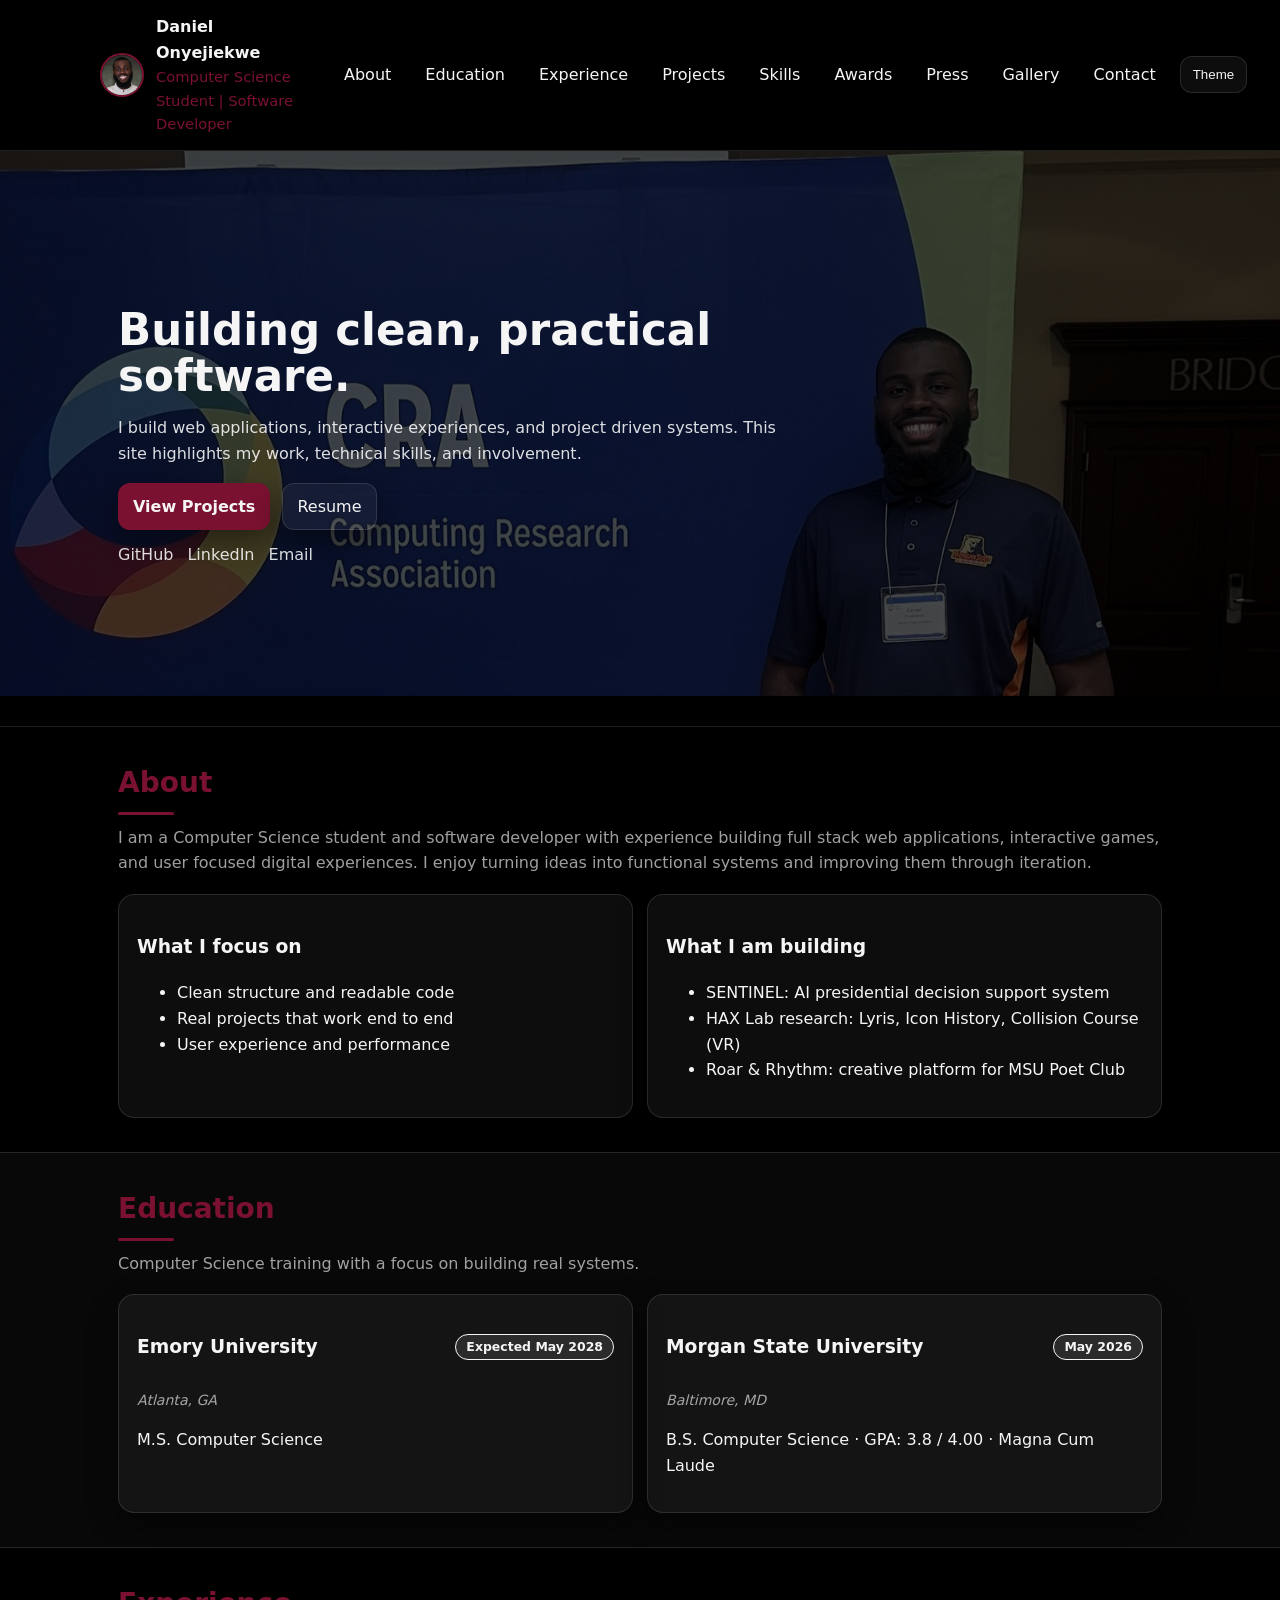
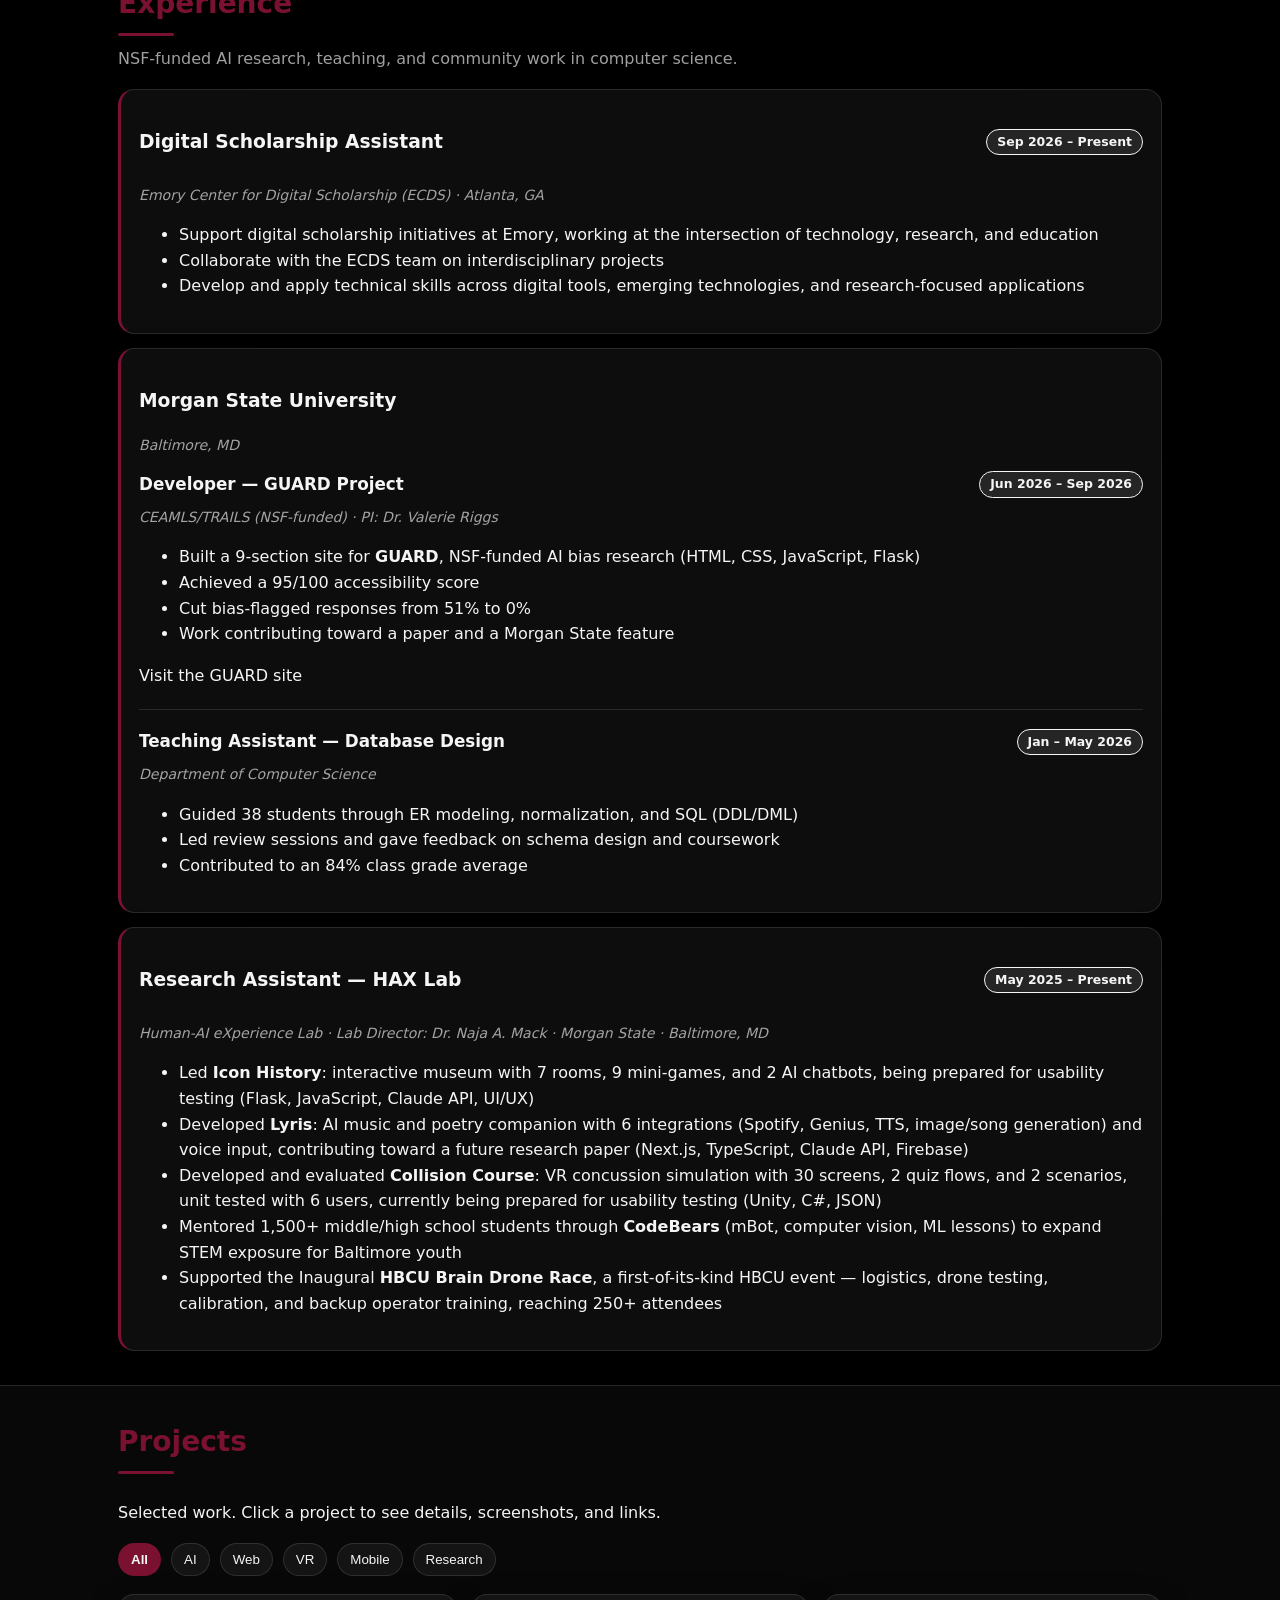
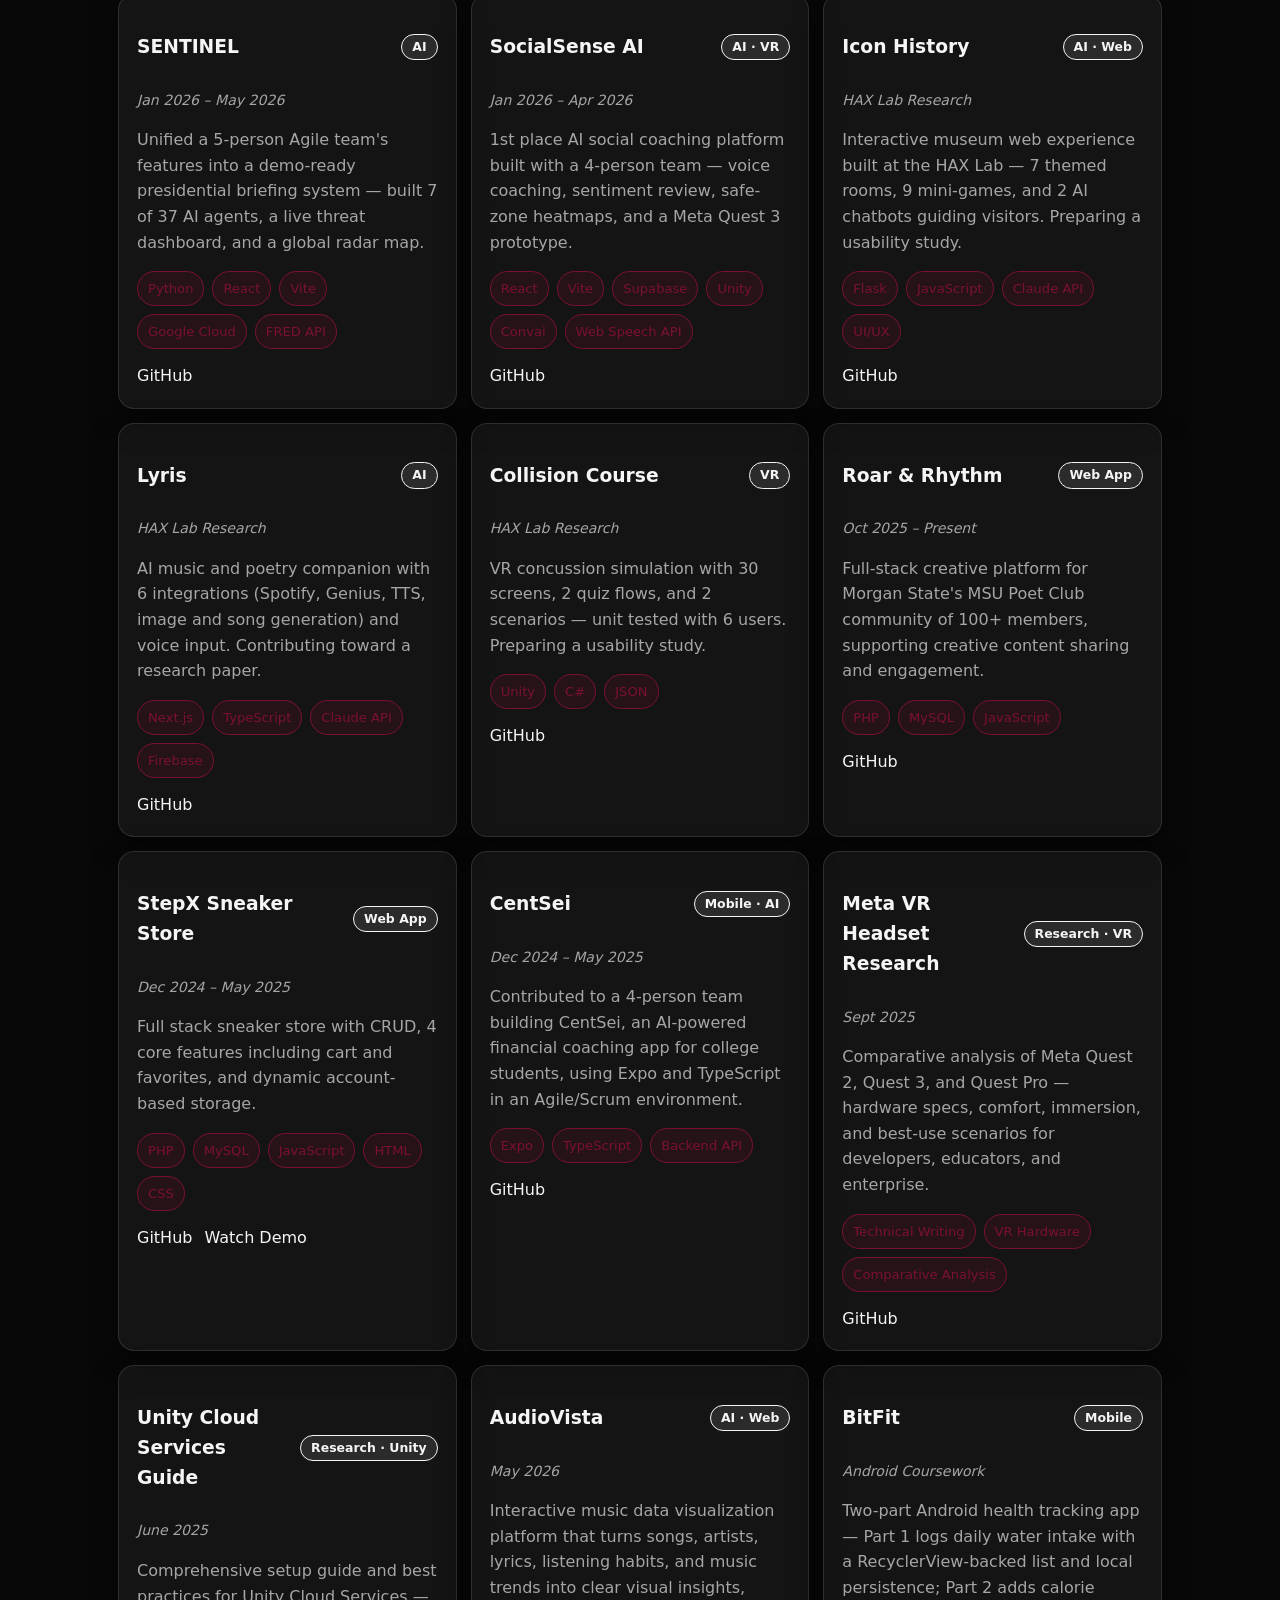
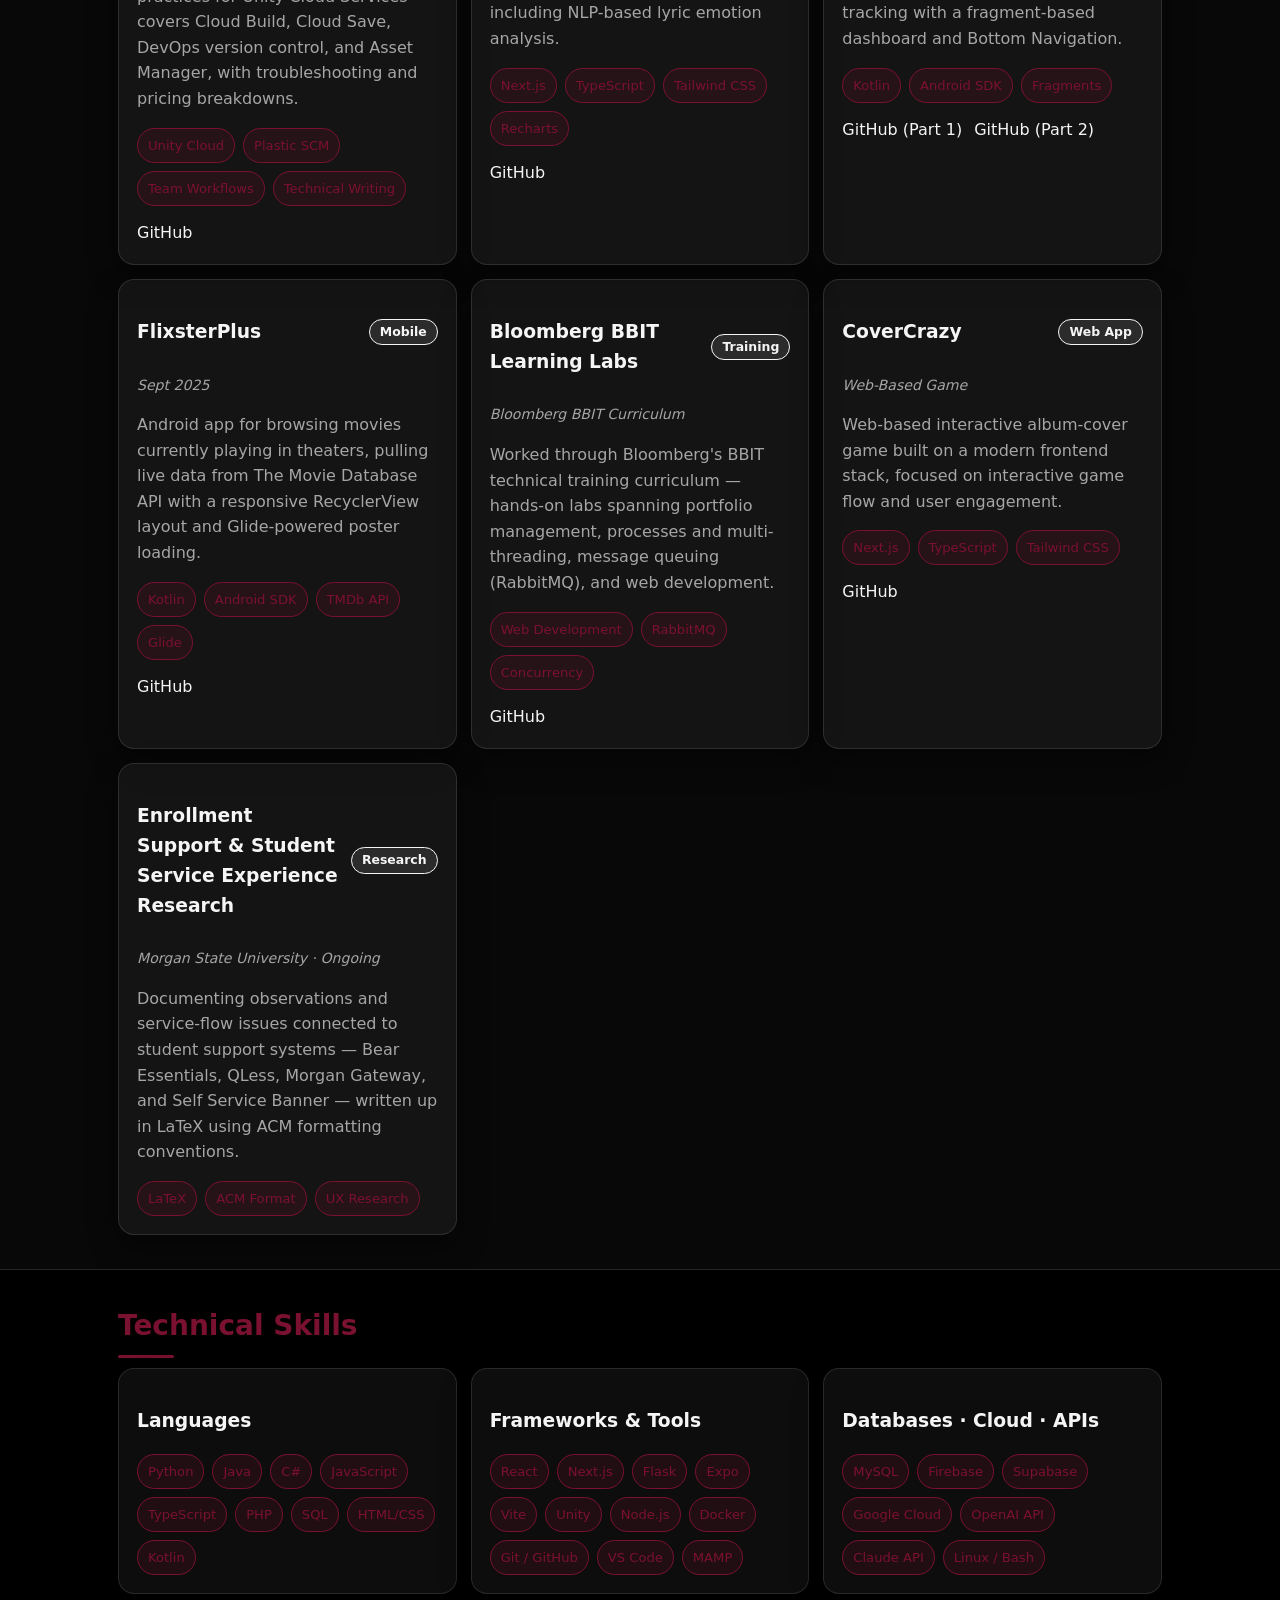
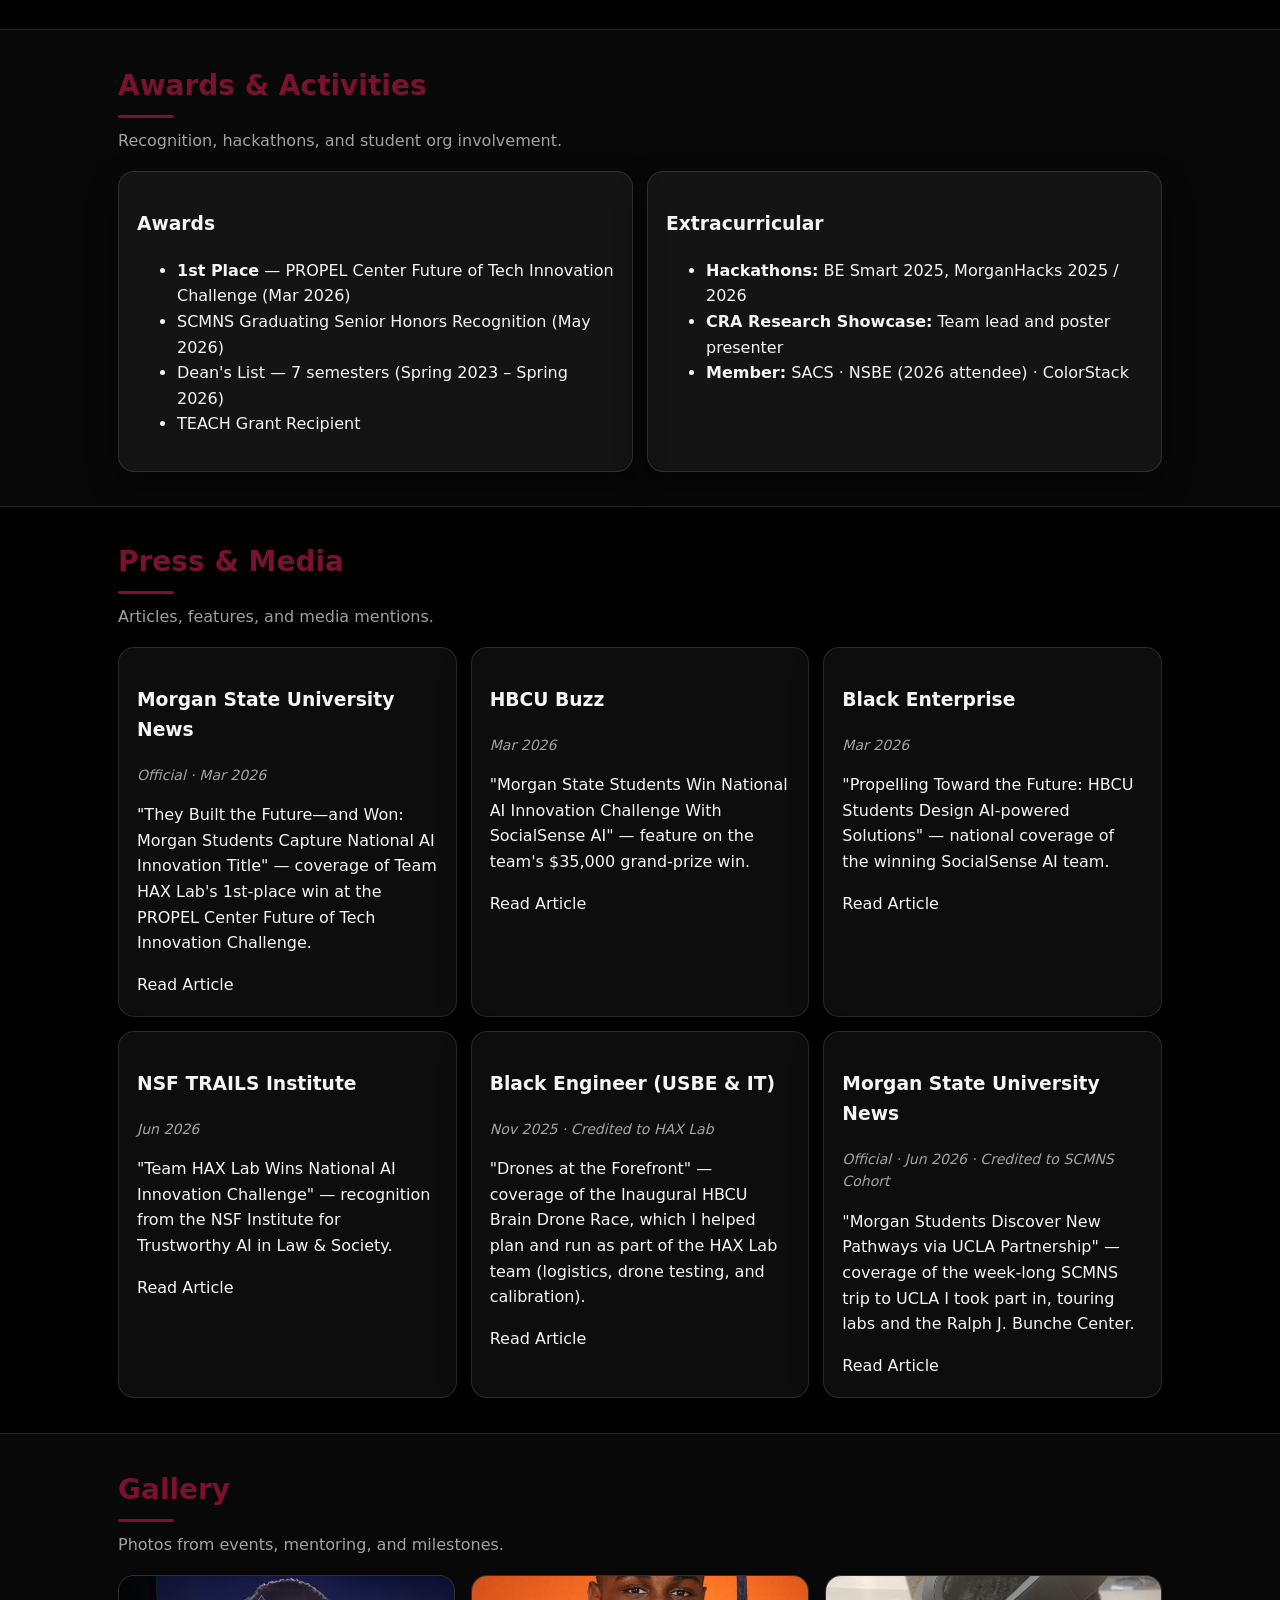
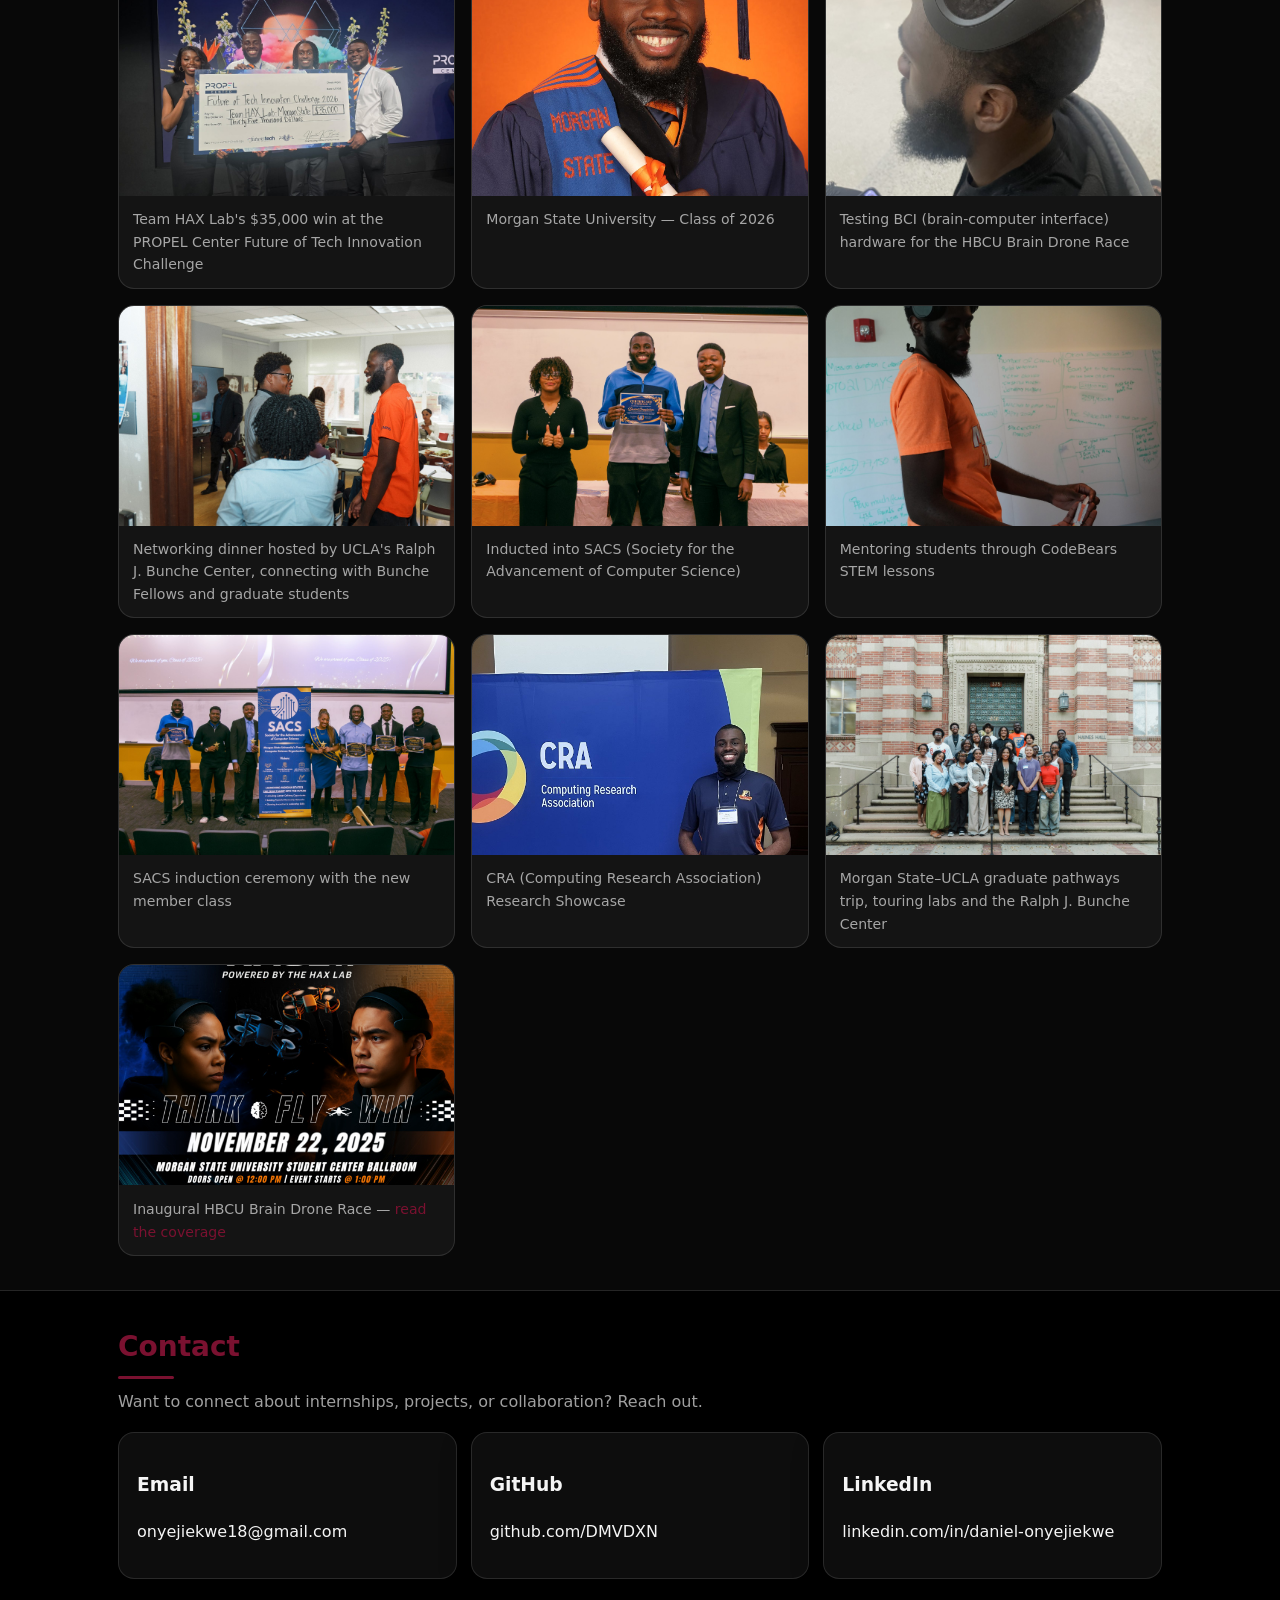
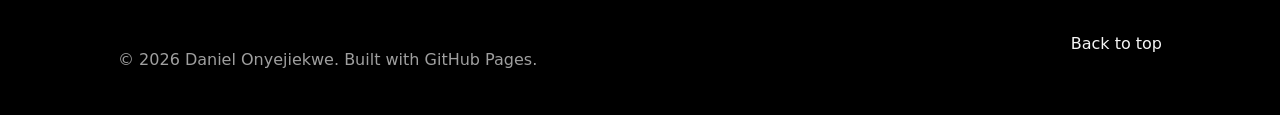
==== commit 3120ce97: "Reorganize image assets and fix mismatched project image - Sort assets/images into site/, gallery/, " ====
--- a/index.html
+++ b/index.html
@@ -10,7 +10,7 @@
   <meta name="theme-color" content="#22223B" />
 
   <link rel="icon" type="image/svg+xml" href="favicon.svg" />
-  <link rel="apple-touch-icon" href="assets/images/CZ6A8919.JPG" />
+  <link rel="apple-touch-icon" href="assets/images/site/CZ6A8919.JPG" />
 
   <link rel="canonical" href="https://danielonyejiekwe.com/" />
 
@@ -18,13 +18,13 @@
   <meta property="og:url" content="https://danielonyejiekwe.com/" />
   <meta property="og:title" content="Daniel Onyejiekwe — Computer Science Student & Software Developer" />
   <meta property="og:description" content="Portfolio featuring AI, full-stack web, VR, and research projects. M.S. CS at Emory, B.S. CS at Morgan State (Magna Cum Laude)." />
-  <meta property="og:image" content="https://danielonyejiekwe.com/assets/images/CZ6A8919.JPG" />
+  <meta property="og:image" content="https://danielonyejiekwe.com/assets/images/site/CZ6A8919.JPG" />
   <meta property="og:image:alt" content="Headshot of Daniel Onyejiekwe" />
 
   <meta name="twitter:card" content="summary_large_image" />
   <meta name="twitter:title" content="Daniel Onyejiekwe — Computer Science Student & Software Developer" />
   <meta name="twitter:description" content="Portfolio featuring AI, full-stack web, VR, and research projects. M.S. CS at Emory, B.S. CS at Morgan State (Magna Cum Laude)." />
-  <meta name="twitter:image" content="https://danielonyejiekwe.com/assets/images/CZ6A8919.JPG" />
+  <meta name="twitter:image" content="https://danielonyejiekwe.com/assets/images/site/CZ6A8919.JPG" />
 
   <link rel="stylesheet" href="style.css?v=6" />
 </head>
@@ -36,7 +36,7 @@
     <div class="container header-inner">
       <div class="brand">
         <div class="logo">
-          <img src="assets/images/headshot-avatar.jpg" alt="Headshot of Daniel Onyejiekwe" loading="lazy" />
+          <img src="assets/images/site/headshot-avatar.jpg" alt="Headshot of Daniel Onyejiekwe" loading="lazy" />
         </div>
         <div class="brand-text">
           <div class="name">Daniel Onyejiekwe</div>
@@ -73,7 +73,7 @@
 
   <main id="main">
     <section class="hero-banner">
-      <img class="hero-banner-img" src="assets/images/IMG_3019.jpg" alt="" aria-hidden="true" role="presentation" />
+      <img class="hero-banner-img" src="assets/images/gallery/IMG_3019.jpg" alt="" aria-hidden="true" role="presentation" />
       <div class="hero-banner-overlay">
         <div class="container hero-banner-inner">
           <div class="hero-banner-copy">
@@ -85,7 +85,7 @@
 
             <div class="hero-actions">
               <a class="btn primary" href="#projects">View Projects</a>
-              <a class="btn" href="assets/images/D_Onyejiekwe_Resume.pdf" target="_blank" rel="noopener">Resume</a>
+              <a class="btn" href="assets/images/resume/D_Onyejiekwe_Resume.pdf" target="_blank" rel="noopener">Resume</a>
             </div>
 
             <div class="quick-links">
@@ -424,7 +424,7 @@
             data-category="web"
             data-title="StepX Sneaker Store"
             data-tag="Web App"
-            data-image="assets/images/StepXhomepage.png"
+            data-image="assets/images/projects/StepXhomepage.png"
             data-video="https://www.youtube.com/embed/YIA4aqLeHS4"
             data-description="Full stack sneaker store with CRUD, cart, favorites, and dynamic account-based storage."
             data-bullets="Auth with sessions|CRUD products and UI|Cart and favorites|Dynamic account-based storage"
@@ -454,21 +454,21 @@
 
           <article class="project card clickable"
             data-category="mobile"
-            data-title="AI Powered Financial Assistance"
+            data-title="CentSei — AI Powered Financial Assistance"
             data-tag="Mobile · AI"
-            data-image="assets/images/BDRflyer.jpg"
-            data-description="Financial assistance app for college students built in an Agile/Scrum environment."
+            data-image=""
+            data-description="CentSei: an AI financial coaching app for college students, built in an Agile/Scrum environment."
             data-bullets="4-person team|Expo + TypeScript|Backend API integration|Agile/Scrum workflow"
             data-repo="https://github.com/JabareeB/AI_Powered_Financial_Assistance"
             data-demo="#">
             <div class="project-top">
-              <h3>AI Powered Financial Assistance</h3>
+              <h3>CentSei</h3>
               <span class="tag">Mobile · AI</span>
             </div>
             <p class="meta">Dec 2024 – May 2025</p>
             <p>
-              Contributed to a 4-person team building a financial assistance app for college students using Expo
-              and TypeScript in an Agile/Scrum environment.
+              Contributed to a 4-person team building CentSei, an AI-powered financial coaching app for college
+              students, using Expo and TypeScript in an Agile/Scrum environment.
             </p>
             <ul class="chips">
               <li>Expo</li>
@@ -871,40 +871,46 @@
 
         <div class="gallery-grid reveal-group">
           <figure class="gallery-item">
-            <img src="assets/images/gallery-propel-check.jpg" alt="Team HAX Lab holding a $35,000 check from the PROPEL Center Future of Tech Innovation Challenge" loading="lazy" />
+            <img src="assets/images/gallery/gallery-propel-check.jpg" alt="Team HAX Lab holding a $35,000 check from the PROPEL Center Future of Tech Innovation Challenge" loading="lazy" />
             <figcaption>Team HAX Lab's $35,000 win at the PROPEL Center Future of Tech Innovation Challenge</figcaption>
           </figure>
           <figure class="gallery-item">
-            <img src="assets/images/gallery-graduation.jpg" alt="Daniel Onyejiekwe in Morgan State graduation cap and gown, Class of 2026" loading="lazy" />
+            <img src="assets/images/gallery/gallery-graduation.jpg" alt="Daniel Onyejiekwe in Morgan State graduation cap and gown, Class of 2026" loading="lazy" />
             <figcaption>Morgan State University — Class of 2026</figcaption>
           </figure>
           <figure class="gallery-item">
-            <img src="assets/images/gallery-bci-headset.jpg" alt="Daniel Onyejiekwe wearing a brain-computer interface headset" loading="lazy" />
+            <img src="assets/images/gallery/gallery-bci-headset.jpg" alt="Daniel Onyejiekwe wearing a brain-computer interface headset" loading="lazy" />
             <figcaption>Testing BCI (brain-computer interface) hardware for the HBCU Brain Drone Race</figcaption>
           </figure>
           <figure class="gallery-item">
-            <img src="assets/images/gallery-bunche-dinner.jpg" alt="Daniel Onyejiekwe at the Ralph J. Bunche Center networking dinner during the Morgan State–UCLA trip" loading="lazy" />
+            <img src="assets/images/gallery/gallery-bunche-dinner.jpg" alt="Daniel Onyejiekwe at the Ralph J. Bunche Center networking dinner during the Morgan State–UCLA trip" loading="lazy" />
             <figcaption>Networking dinner hosted by UCLA's Ralph J. Bunche Center, connecting with Bunche Fellows and graduate students</figcaption>
           </figure>
           <figure class="gallery-item">
-            <img src="assets/images/gallery-sacs-certificate.jpg" alt="Daniel Onyejiekwe holding his SACS certificate of membership" loading="lazy" />
+            <img src="assets/images/gallery/gallery-sacs-certificate.jpg" alt="Daniel Onyejiekwe holding his SACS certificate of membership" loading="lazy" />
             <figcaption>Inducted into SACS (Society for the Advancement of Computer Science)</figcaption>
           </figure>
           <figure class="gallery-item">
-            <img src="assets/images/gallery-codebears-teaching.jpg" alt="Daniel Onyejiekwe teaching a lesson on a whiteboard during a CodeBears session" loading="lazy" />
+            <img src="assets/images/gallery/gallery-codebears-teaching.jpg" alt="Daniel Onyejiekwe teaching a lesson on a whiteboard during a CodeBears session" loading="lazy" />
             <figcaption>Mentoring students through CodeBears STEM lessons</figcaption>
           </figure>
           <figure class="gallery-item">
-            <img src="assets/images/gallery-sacs-group.jpg" alt="Daniel Onyejiekwe with the newly inducted SACS class holding certificates" loading="lazy" />
+            <img src="assets/images/gallery/gallery-sacs-group.jpg" alt="Daniel Onyejiekwe with the newly inducted SACS class holding certificates" loading="lazy" />
             <figcaption>SACS induction ceremony with the new member class</figcaption>
           </figure>
           <figure class="gallery-item">
-            <img src="assets/images/IMG_3019.jpg" alt="Daniel Onyejiekwe at the CRA Research Showcase" loading="lazy" />
+            <img src="assets/images/gallery/IMG_3019.jpg" alt="Daniel Onyejiekwe at the CRA Research Showcase" loading="lazy" />
             <figcaption>CRA (Computing Research Association) Research Showcase</figcaption>
           </figure>
           <figure class="gallery-item">
-            <img src="assets/images/gallery-scmns-ucla-trip.jpg" alt="Daniel Onyejiekwe with an SCMNS cohort on the Morgan State–UCLA partnership trip" loading="lazy" />
+            <img src="assets/images/gallery/gallery-scmns-ucla-trip.jpg" alt="Daniel Onyejiekwe with an SCMNS cohort on the Morgan State–UCLA partnership trip" loading="lazy" />
             <figcaption>Morgan State–UCLA graduate pathways trip, touring labs and the Ralph J. Bunche Center</figcaption>
+          </figure>
+          <figure class="gallery-item">
+            <a href="https://www.blackengineer.com/news-2/drones-at-the-forefront/" target="_blank" rel="noopener">
+              <img src="assets/images/gallery/gallery-brain-drone-race.jpg" alt="Inaugural HBCU Brain Drone Race event flyer" loading="lazy" />
+            </a>
+            <figcaption>Inaugural HBCU Brain Drone Race — <a href="https://www.blackengineer.com/news-2/drones-at-the-forefront/" target="_blank" rel="noopener">read the coverage</a></figcaption>
           </figure>
         </div>
       </div>
--- a/style.css
+++ b/style.css
@@ -537,10 +537,19 @@
   object-fit: cover;
 }
 
+.gallery-item a {
+  display: block;
+}
+
 .gallery-item figcaption {
   padding: 12px 14px;
   font-size: 0.88rem;
   color: var(--muted);
+}
+
+.gallery-item figcaption a {
+  display: inline;
+  color: var(--primary);
 }
 
 /* FILTERS */
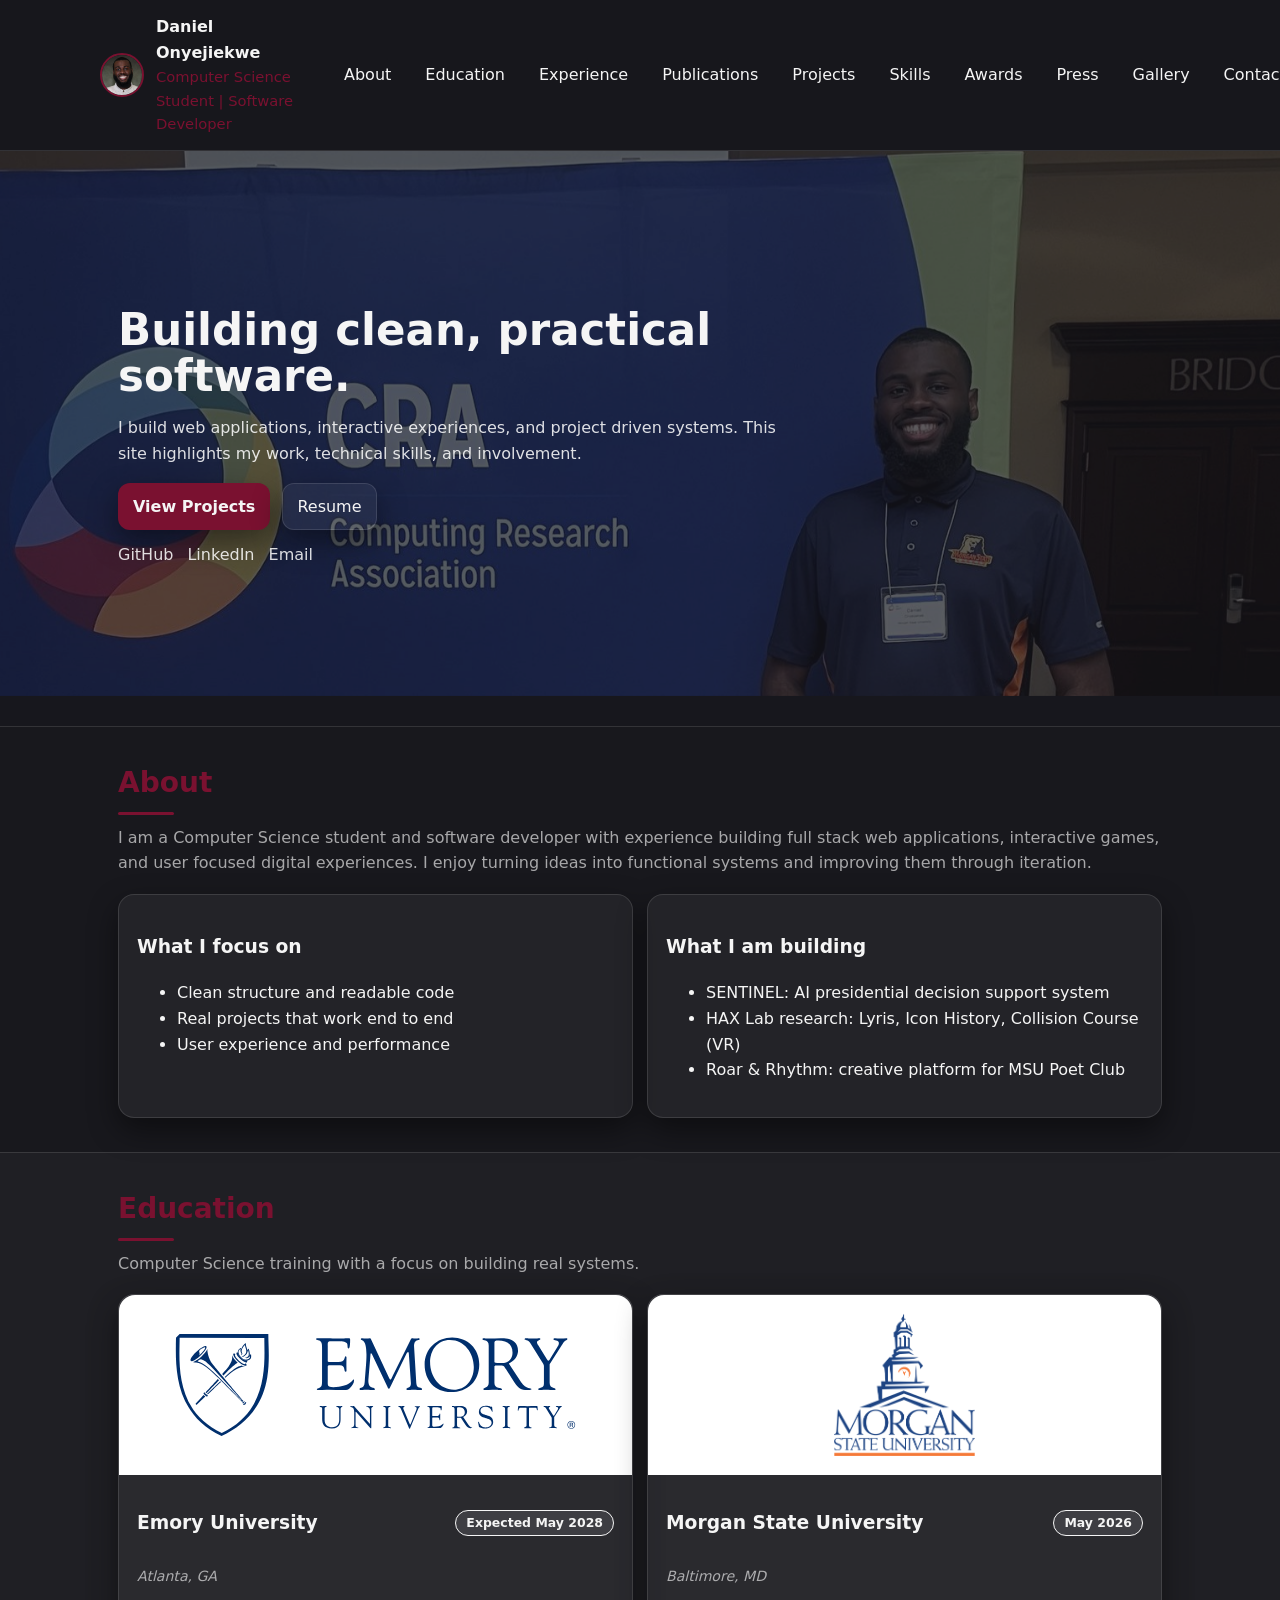
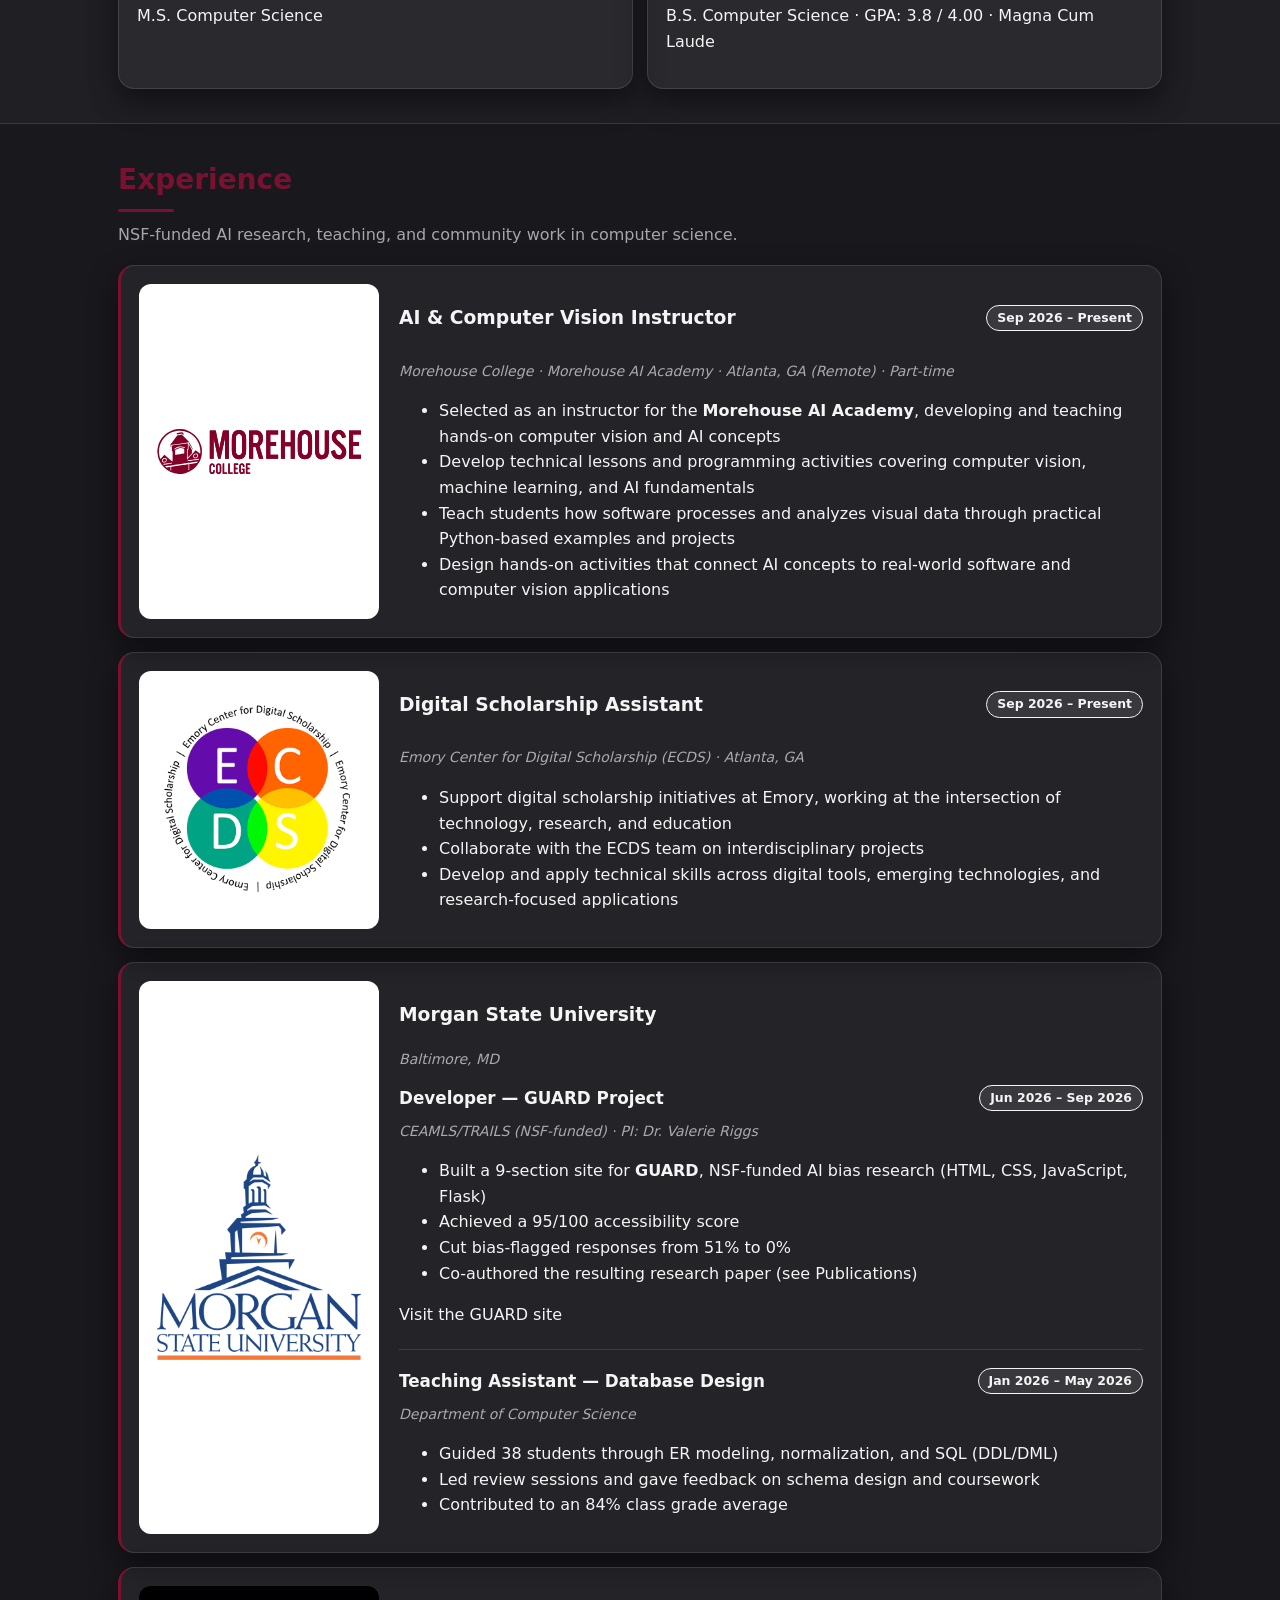
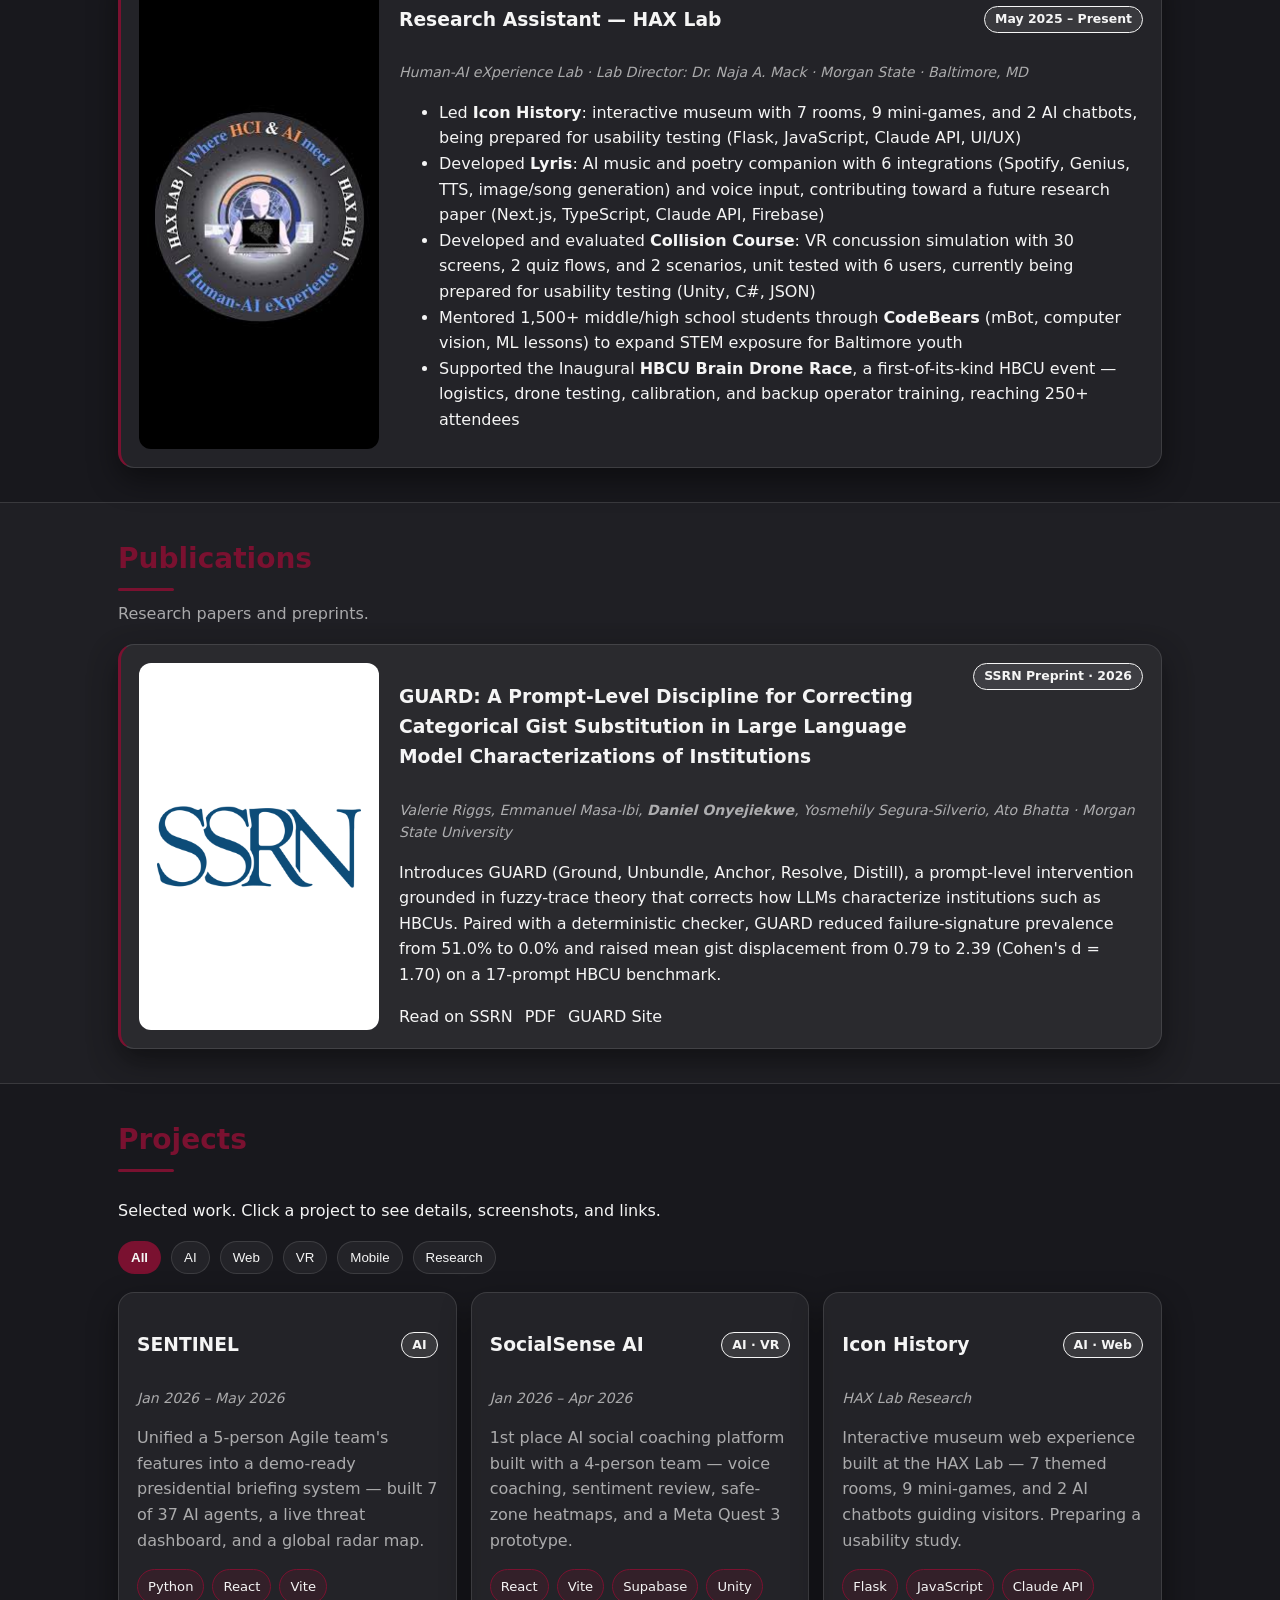
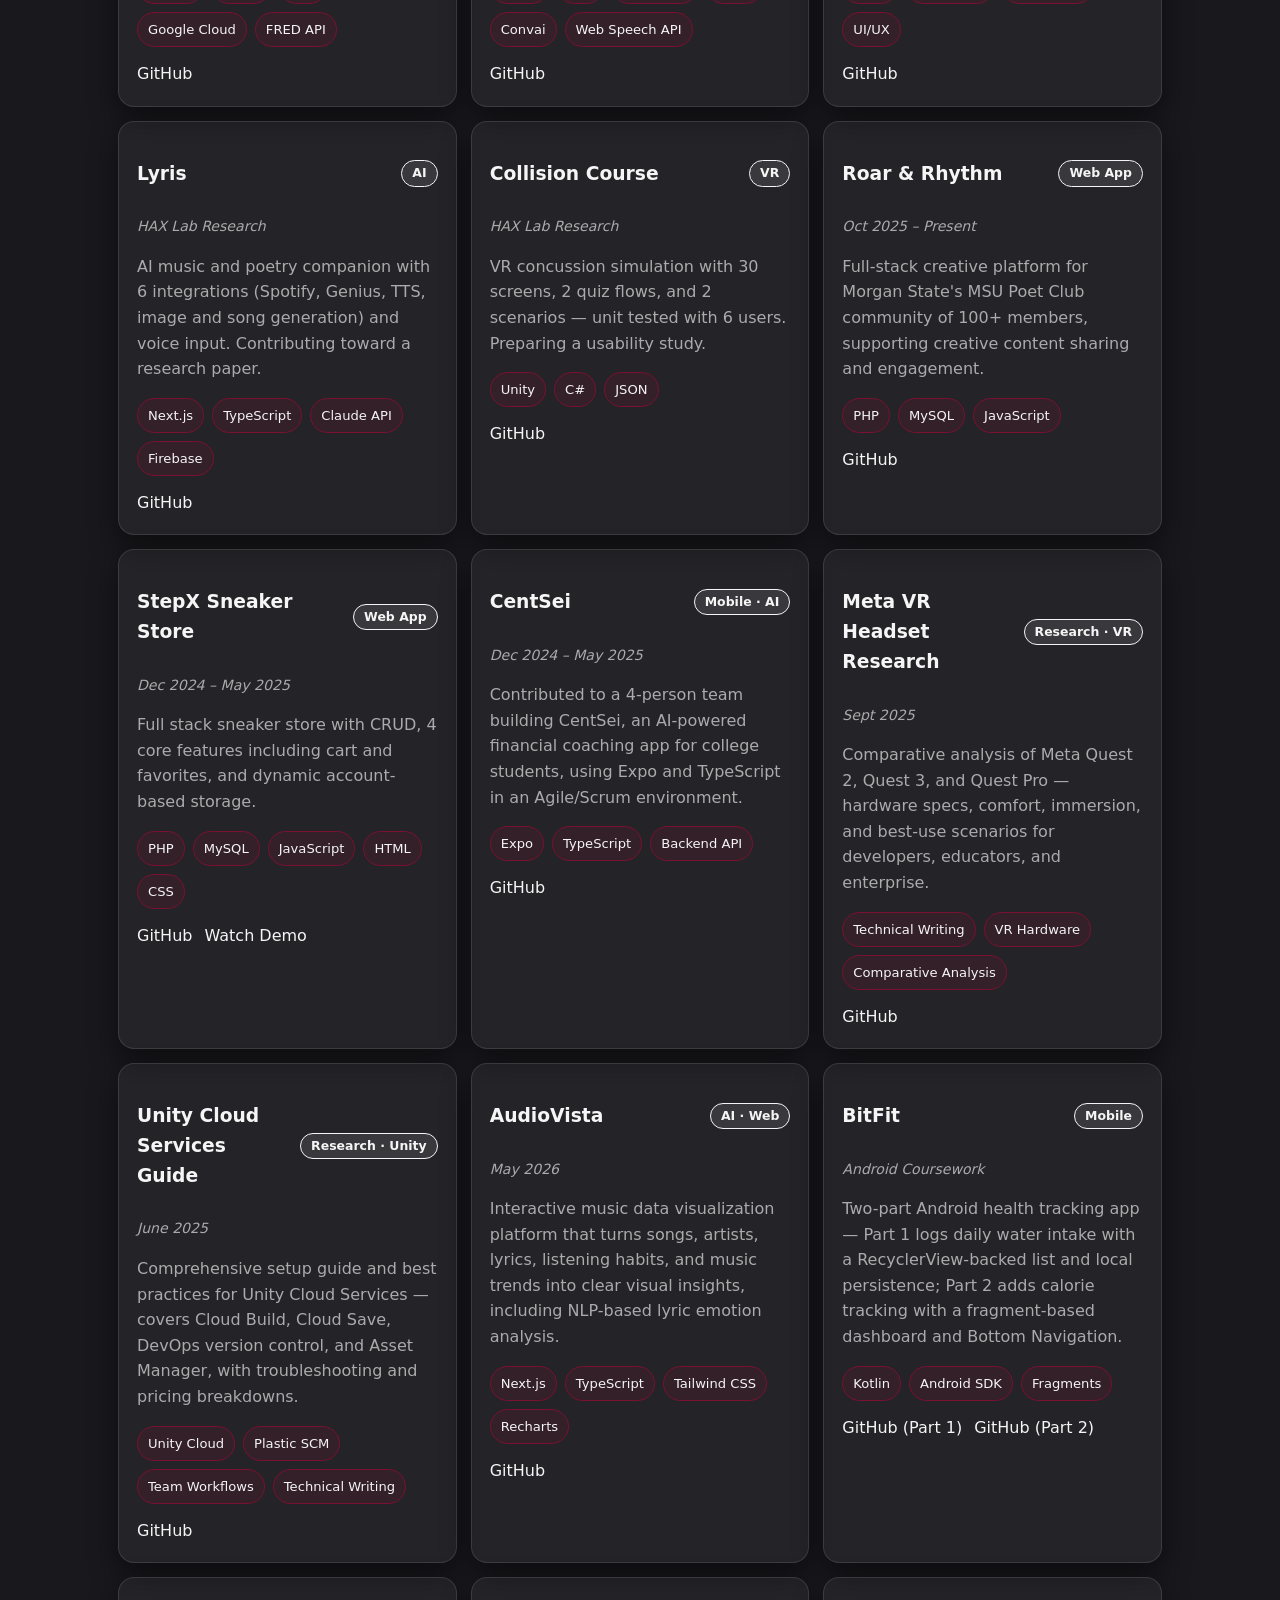
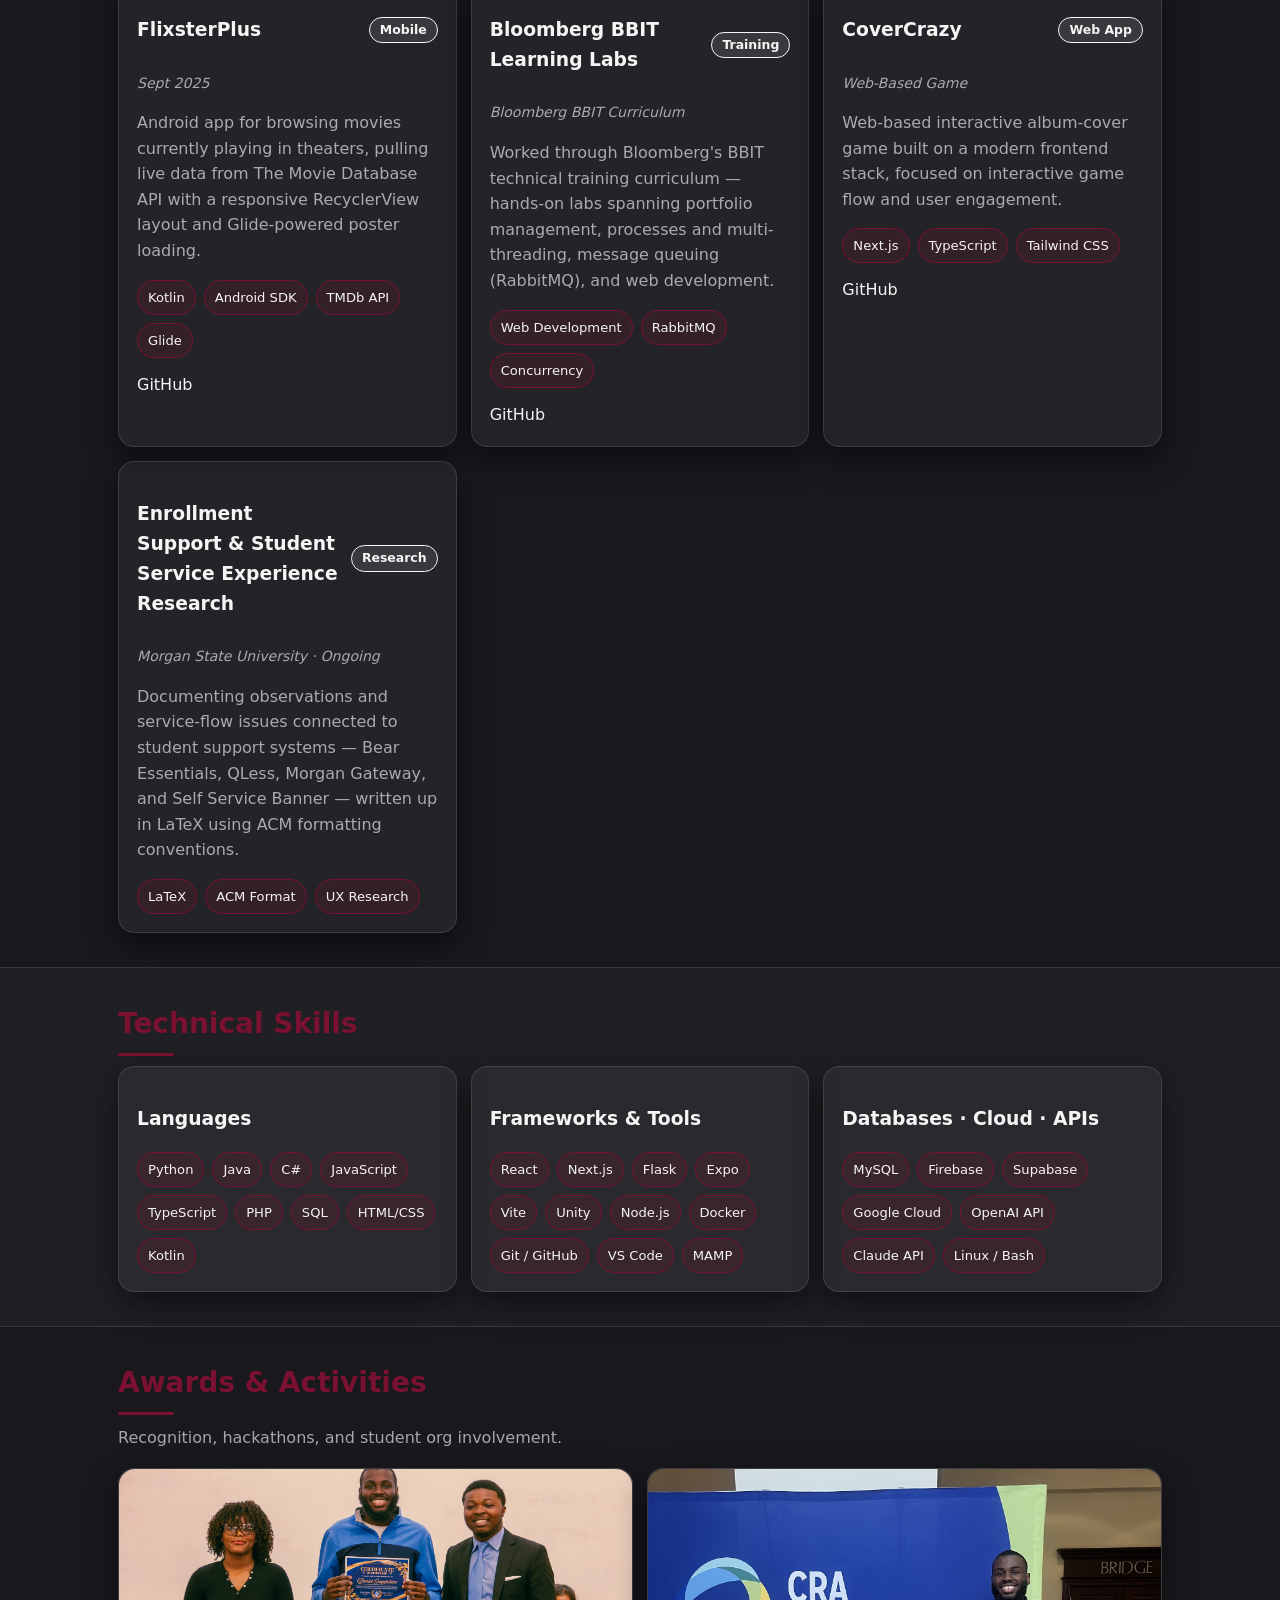
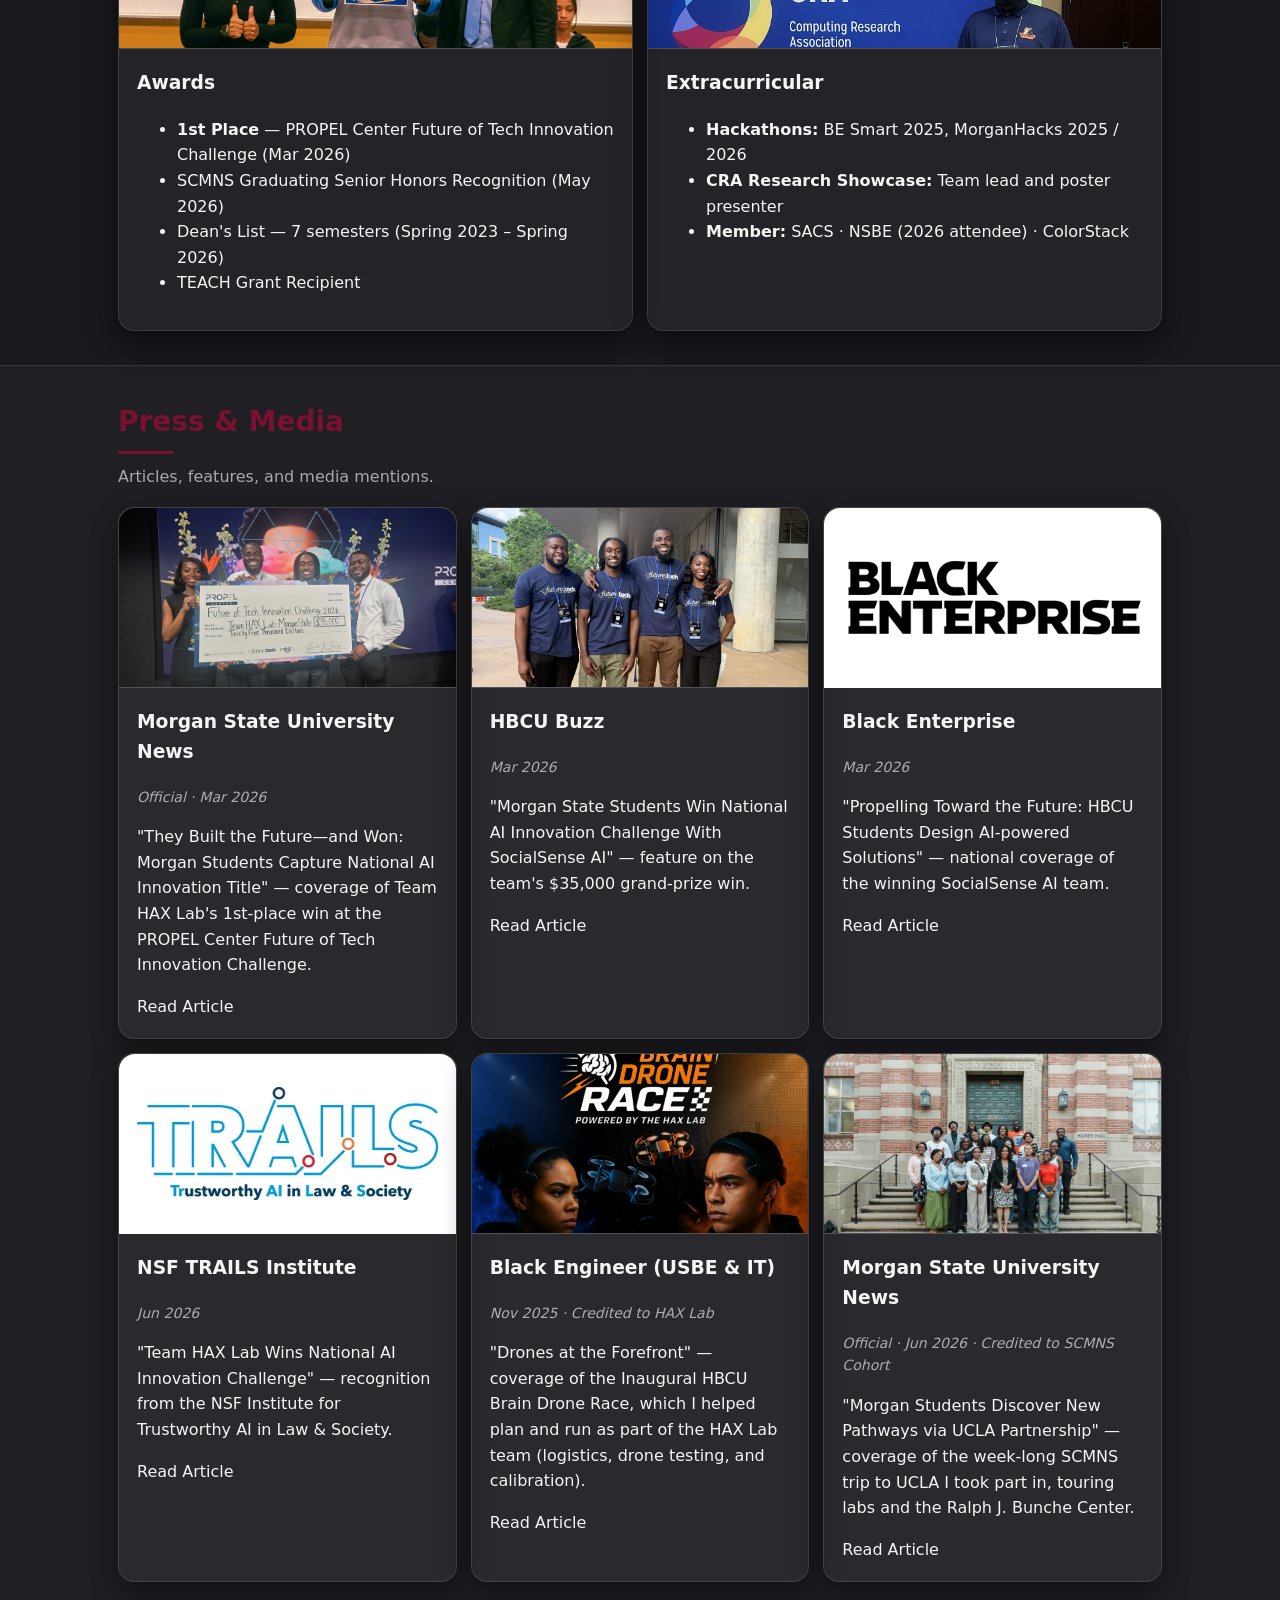
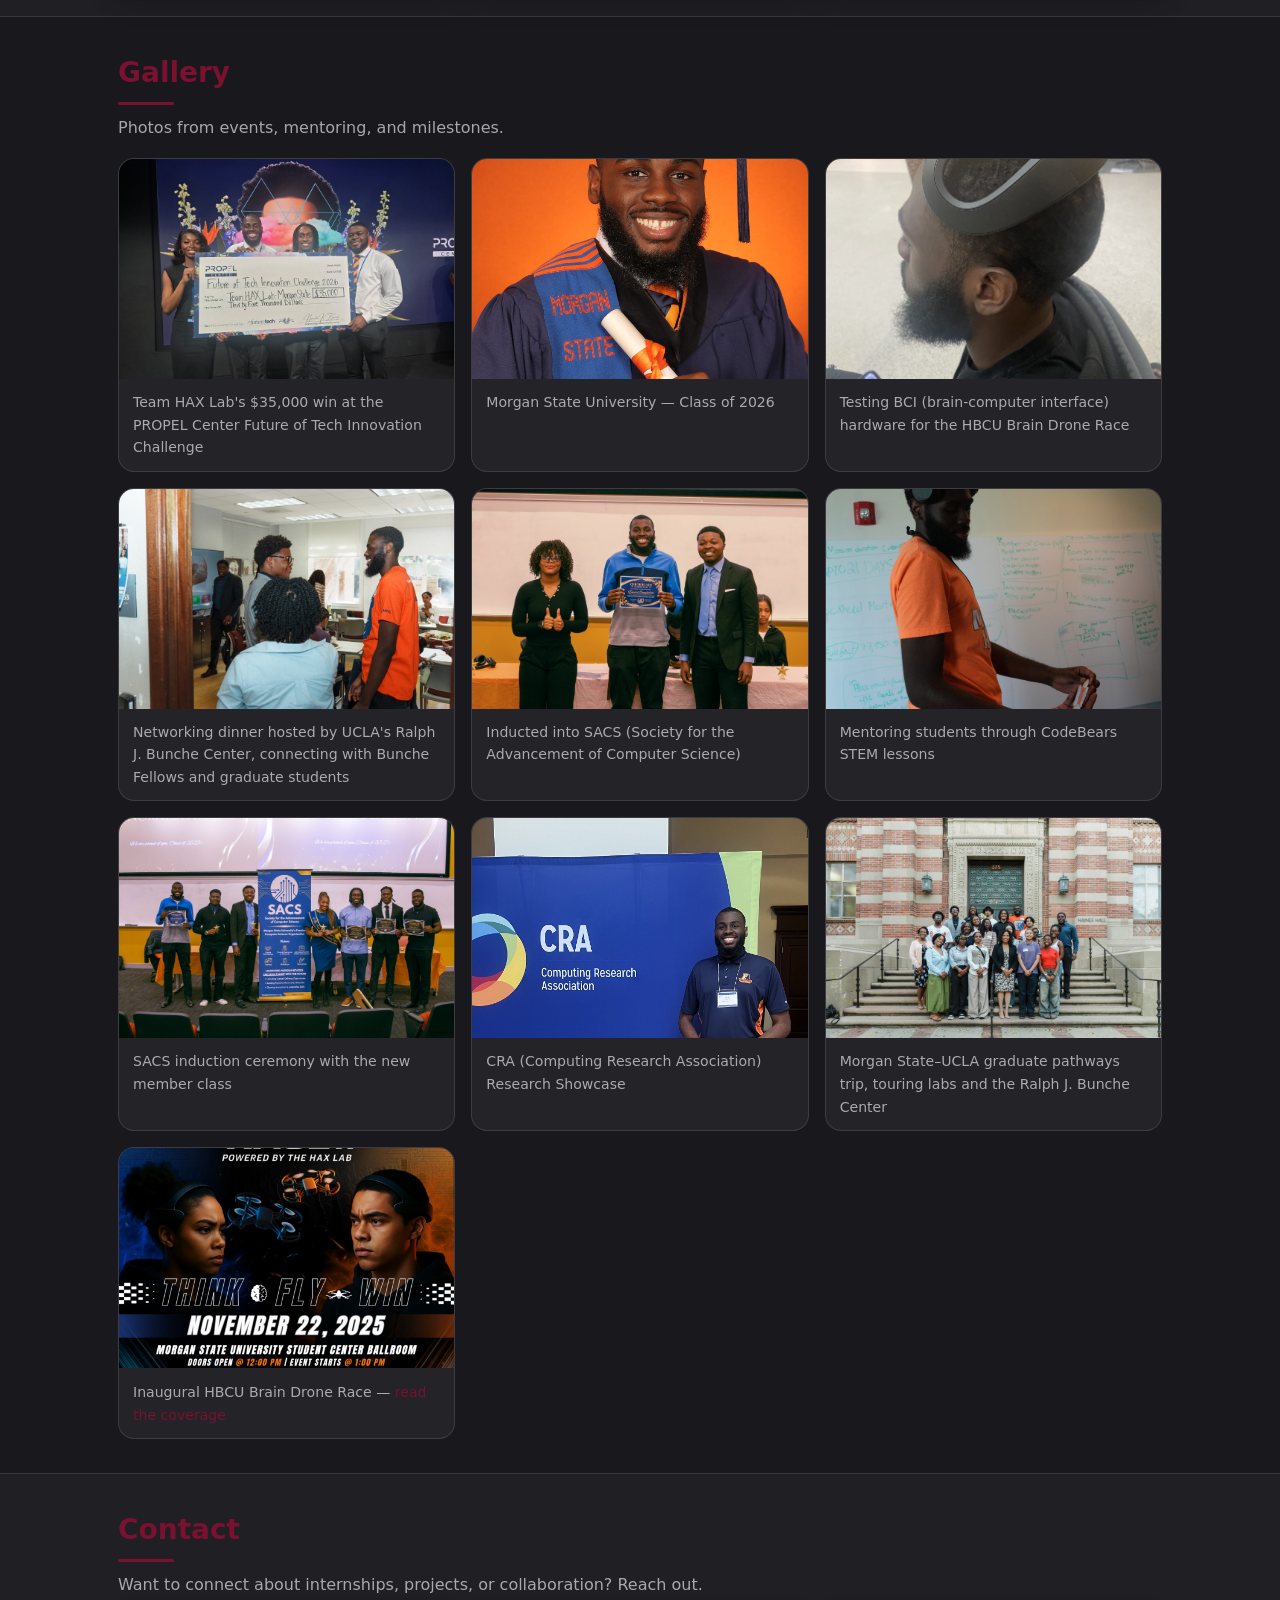
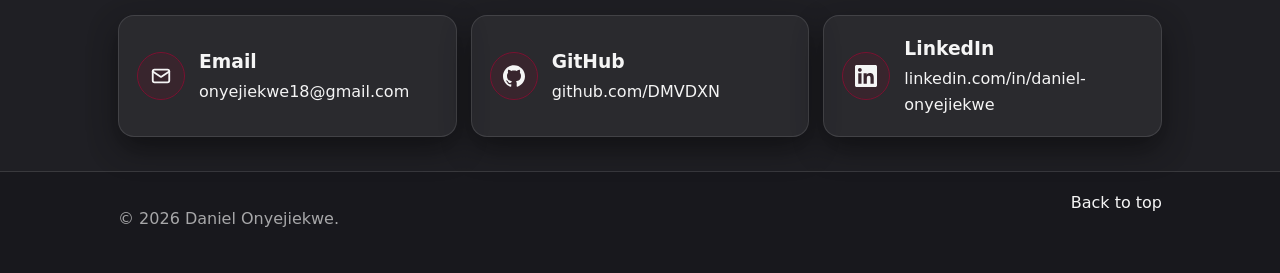
==== commit 0b76f5df: "Add Publications section, card logos/images, Morehouse role, and refresh resume - Add Publications s" ====
--- a/index.html
+++ b/index.html
@@ -48,6 +48,7 @@
         <a href="#about">About</a>
         <a href="#education">Education</a>
         <a href="#experience">Experience</a>
+        <a href="#publications">Publications</a>
         <a href="#projects">Projects</a>
         <a href="#skills">Skills</a>
         <a href="#awards">Awards</a>
@@ -135,6 +136,7 @@
 
         <div class="about-grid reveal-group">
           <article class="card">
+            <div class="card-media card-logo card-logo-wide"><img src="assets/images/cards/emory-logo.svg" alt="Emory University logo" loading="lazy" /></div>
             <div class="project-top">
               <h3>Emory University</h3>
               <span class="tag">Expected May 2028</span>
@@ -144,6 +146,7 @@
           </article>
 
           <article class="card">
+            <div class="card-media card-logo"><img src="assets/images/cards/morgan-logo.png" alt="Morgan State University logo" loading="lazy" /></div>
             <div class="project-top">
               <h3>Morgan State University</h3>
               <span class="tag">May 2026</span>
@@ -161,73 +164,130 @@
         <p class="lead">NSF-funded AI research, teaching, and community work in computer science.</p>
 
         <div class="timeline reveal-group">
-          <article class="card">
-            <div class="project-top">
-              <h3>Digital Scholarship Assistant</h3>
-              <span class="tag">Sep 2026 – Present</span>
-            </div>
-            <p class="meta">Emory Center for Digital Scholarship (ECDS) · Atlanta, GA</p>
-            <ul class="list">
-              <li>Support digital scholarship initiatives at Emory, working at the intersection of technology, research, and education</li>
-              <li>Collaborate with the ECDS team on interdisciplinary projects</li>
-              <li>Develop and apply technical skills across digital tools, emerging technologies, and research-focused applications</li>
-            </ul>
-          </article>
-
-          <article class="card">
-            <h3>Morgan State University</h3>
-            <p class="meta">Baltimore, MD</p>
-
-            <div class="role-block">
+          <article class="card has-media">
+            <div class="card-media card-logo"><img src="assets/images/cards/morehouse-logo.svg" alt="Morehouse College logo" loading="lazy" /></div>
+            <div class="card-body">
               <div class="project-top">
-                <h4>Developer — GUARD Project</h4>
-                <span class="tag">Jun 2026 – Sep 2026</span>
+                <h3>AI &amp; Computer Vision Instructor</h3>
+                <span class="tag">Sep 2026 – Present</span>
               </div>
-              <p class="meta">CEAMLS/TRAILS (NSF-funded) · PI: Dr. Valerie Riggs</p>
+              <p class="meta">Morehouse College · Morehouse AI Academy · Atlanta, GA (Remote) · Part-time</p>
               <ul class="list">
-                <li>Built a 9-section site for <strong>GUARD</strong>, NSF-funded AI bias research (HTML, CSS, JavaScript, Flask)</li>
-                <li>Achieved a 95/100 accessibility score</li>
-                <li>Cut bias-flagged responses from 51% to 0%</li>
-                <li>Work contributing toward a paper and a Morgan State feature</li>
+                <li>Selected as an instructor for the <strong>Morehouse AI Academy</strong>, developing and teaching hands-on computer vision and AI concepts</li>
+                <li>Develop technical lessons and programming activities covering computer vision, machine learning, and AI fundamentals</li>
+                <li>Teach students how software processes and analyzes visual data through practical Python-based examples and projects</li>
+                <li>Design hands-on activities that connect AI concepts to real-world software and computer vision applications</li>
               </ul>
+            </div>
+          </article>
+
+          <article class="card has-media">
+            <div class="card-media card-logo"><img src="assets/images/cards/ecds-logo.png" alt="Emory Center for Digital Scholarship (ECDS) logo" loading="lazy" /></div>
+            <div class="card-body">
+              <div class="project-top">
+                <h3>Digital Scholarship Assistant</h3>
+                <span class="tag">Sep 2026 – Present</span>
+              </div>
+              <p class="meta">Emory Center for Digital Scholarship (ECDS) · Atlanta, GA</p>
+              <ul class="list">
+                <li>Support digital scholarship initiatives at Emory, working at the intersection of technology, research, and education</li>
+                <li>Collaborate with the ECDS team on interdisciplinary projects</li>
+                <li>Develop and apply technical skills across digital tools, emerging technologies, and research-focused applications</li>
+              </ul>
+            </div>
+          </article>
+
+          <article class="card has-media">
+            <div class="card-media card-logo"><img src="assets/images/cards/morgan-logo.png" alt="Morgan State University logo" loading="lazy" /></div>
+            <div class="card-body">
+              <h3>Morgan State University</h3>
+              <p class="meta">Baltimore, MD</p>
+
+              <div class="role-block">
+                <div class="project-top">
+                  <h4>Developer — GUARD Project</h4>
+                  <span class="tag">Jun 2026 – Sep 2026</span>
+                </div>
+                <p class="meta">CEAMLS/TRAILS (NSF-funded) · PI: Dr. Valerie Riggs</p>
+                <ul class="list">
+                  <li>Built a 9-section site for <strong>GUARD</strong>, NSF-funded AI bias research (HTML, CSS, JavaScript, Flask)</li>
+                  <li>Achieved a 95/100 accessibility score</li>
+                  <li>Cut bias-flagged responses from 51% to 0%</li>
+                  <li>Co-authored the resulting research paper (see <a href="#publications">Publications</a>)</li>
+                </ul>
+                <div class="links">
+                  <a href="https://www.morgan.edu/tepd/guard/" target="_blank" rel="noopener">Visit the GUARD site</a>
+                </div>
+              </div>
+
+              <div class="role-block">
+                <div class="project-top">
+                  <h4>Teaching Assistant — Database Design</h4>
+                  <span class="tag">Jan 2026 – May 2026</span>
+                </div>
+                <p class="meta">Department of Computer Science</p>
+                <ul class="list">
+                  <li>Guided 38 students through ER modeling, normalization, and SQL (DDL/DML)</li>
+                  <li>Led review sessions and gave feedback on schema design and coursework</li>
+                  <li>Contributed to an 84% class grade average</li>
+                </ul>
+              </div>
+            </div>
+          </article>
+
+          <article class="card has-media">
+            <div class="card-media card-logo card-logo-dark"><img src="assets/images/cards/hax-lab-logo.jpg" alt="Human-AI eXperience (HAX) Lab logo" loading="lazy" /></div>
+            <div class="card-body">
+              <div class="project-top">
+                <h3>Research Assistant — HAX Lab</h3>
+                <span class="tag">May 2025 – Present</span>
+              </div>
+              <p class="meta">Human-AI eXperience Lab · Lab Director: Dr. Naja A. Mack · Morgan State · Baltimore, MD</p>
+              <ul class="list">
+                <li>Led <strong>Icon History</strong>: interactive museum with 7 rooms, 9 mini-games, and 2 AI chatbots, being prepared for usability testing (Flask, JavaScript, Claude API, UI/UX)</li>
+                <li>Developed <strong>Lyris</strong>: AI music and poetry companion with 6 integrations (Spotify, Genius, TTS, image/song generation) and voice input, contributing toward a future research paper (Next.js, TypeScript, Claude API, Firebase)</li>
+                <li>Developed and evaluated <strong>Collision Course</strong>: VR concussion simulation with 30 screens, 2 quiz flows, and 2 scenarios, unit tested with 6 users, currently being prepared for usability testing (Unity, C#, JSON)</li>
+                <li>Mentored 1,500+ middle/high school students through <strong>CodeBears</strong> (mBot, computer vision, ML lessons) to expand STEM exposure for Baltimore youth</li>
+                <li>Supported the Inaugural <strong>HBCU Brain Drone Race</strong>, a first-of-its-kind HBCU event — logistics, drone testing, calibration, and backup operator training, reaching 250+ attendees</li>
+              </ul>
+            </div>
+          </article>
+        </div>
+      </div>
+    </section>
+
+    <section id="publications" class="section alt reveal">
+      <div class="container">
+        <h2>Publications</h2>
+        <p class="lead">Research papers and preprints.</p>
+
+        <div class="timeline reveal-group">
+          <article class="card has-media publication">
+            <div class="card-media card-logo"><img src="assets/images/cards/ssrn-logo.png" alt="SSRN logo" loading="lazy" /></div>
+            <div class="card-body">
+              <div class="project-top">
+                <h3>GUARD: A Prompt-Level Discipline for Correcting Categorical Gist Substitution in Large Language Model Characterizations of Institutions</h3>
+                <span class="tag">SSRN Preprint · 2026</span>
+              </div>
+              <p class="meta">Valerie Riggs, Emmanuel Masa-Ibi, <strong>Daniel Onyejiekwe</strong>, Yosmehily Segura-Silverio, Ato Bhatta · Morgan State University</p>
+              <p>
+                Introduces GUARD (Ground, Unbundle, Anchor, Resolve, Distill), a prompt-level intervention grounded in
+                fuzzy-trace theory that corrects how LLMs characterize institutions such as HBCUs. Paired with a
+                deterministic checker, GUARD reduced failure-signature prevalence from 51.0% to 0.0% and raised mean
+                gist displacement from 0.79 to 2.39 (Cohen's d = 1.70) on a 17-prompt HBCU benchmark.
+              </p>
               <div class="links">
-                <a href="https://www.morgan.edu/tepd/guard/" target="_blank" rel="noopener">Visit the GUARD site</a>
+                <a href="https://ssrn.com/abstract=7543000" target="_blank" rel="noopener">Read on SSRN</a>
+                <a href="assets/images/resume/ssrn-7543000.pdf" target="_blank" rel="noopener">PDF</a>
+                <a href="https://www.morgan.edu/tepd/guard/" target="_blank" rel="noopener">GUARD Site</a>
               </div>
             </div>
-
-            <div class="role-block">
-              <div class="project-top">
-                <h4>Teaching Assistant — Database Design</h4>
-                <span class="tag">Jan – May 2026</span>
-              </div>
-              <p class="meta">Department of Computer Science</p>
-              <ul class="list">
-                <li>Guided 38 students through ER modeling, normalization, and SQL (DDL/DML)</li>
-                <li>Led review sessions and gave feedback on schema design and coursework</li>
-                <li>Contributed to an 84% class grade average</li>
-              </ul>
-            </div>
-          </article>
-
-          <article class="card">
-            <div class="project-top">
-              <h3>Research Assistant — HAX Lab</h3>
-              <span class="tag">May 2025 – Present</span>
-            </div>
-            <p class="meta">Human-AI eXperience Lab · Lab Director: Dr. Naja A. Mack · Morgan State · Baltimore, MD</p>
-            <ul class="list">
-              <li>Led <strong>Icon History</strong>: interactive museum with 7 rooms, 9 mini-games, and 2 AI chatbots, being prepared for usability testing (Flask, JavaScript, Claude API, UI/UX)</li>
-              <li>Developed <strong>Lyris</strong>: AI music and poetry companion with 6 integrations (Spotify, Genius, TTS, image/song generation) and voice input, contributing toward a future research paper (Next.js, TypeScript, Claude API, Firebase)</li>
-              <li>Developed and evaluated <strong>Collision Course</strong>: VR concussion simulation with 30 screens, 2 quiz flows, and 2 scenarios, unit tested with 6 users, currently being prepared for usability testing (Unity, C#, JSON)</li>
-              <li>Mentored 1,500+ middle/high school students through <strong>CodeBears</strong> (mBot, computer vision, ML lessons) to expand STEM exposure for Baltimore youth</li>
-              <li>Supported the Inaugural <strong>HBCU Brain Drone Race</strong>, a first-of-its-kind HBCU event — logistics, drone testing, calibration, and backup operator training, reaching 250+ attendees</li>
-            </ul>
           </article>
         </div>
       </div>
     </section>
 
-    <section id="projects" class="section alt reveal">
+    <section id="projects" class="section reveal">
       <div class="container">
         <div class="section-head">
           <h2>Projects</h2>
@@ -279,7 +339,7 @@
             data-category="ai"
             data-title="SocialSense AI"
             data-tag="AI · VR"
-            data-image=""
+            data-image="assets/images/cards/future-of-tech-team.jpg"
             data-description="1st place AI social coaching platform with VR prototype on Meta Quest 3."
             data-bullets="Voice coaching|Sentiment review|Safe-zone heatmaps|Meta Quest 3 prototype|1st Place — PROPEL Future of Tech Challenge"
             data-repo="https://github.com/DMVDXN"
@@ -711,7 +771,7 @@
     </section>
 
 
-    <section id="skills" class="section reveal">
+    <section id="skills" class="section alt reveal">
       <div class="container">
         <h2>Technical Skills</h2>
         <div class="skills-grid reveal-group">
@@ -761,13 +821,14 @@
       </div>
     </section>
 
-    <section id="awards" class="section alt reveal">
+    <section id="awards" class="section reveal">
       <div class="container">
         <h2>Awards &amp; Activities</h2>
         <p class="lead">Recognition, hackathons, and student org involvement.</p>
 
         <div class="about-grid reveal-group">
           <div class="card">
+            <div class="card-media"><img src="assets/images/gallery/gallery-sacs-certificate.jpg" alt="Daniel Onyejiekwe receiving a SACS certificate" loading="lazy" style="object-position: center 30%;" /></div>
             <h3>Awards</h3>
             <ul class="list">
               <li><strong>1st Place</strong> — PROPEL Center Future of Tech Innovation Challenge (Mar 2026)</li>
@@ -777,6 +838,7 @@
             </ul>
           </div>
           <div class="card">
+            <div class="card-media"><img src="assets/images/gallery/IMG_3019.jpg" alt="Daniel Onyejiekwe at the CRA Research Showcase" loading="lazy" style="object-position: center 30%;" /></div>
             <h3>Extracurricular</h3>
             <ul class="list">
               <li><strong>Hackathons:</strong> BE Smart 2025, MorganHacks 2025 / 2026</li>
@@ -788,13 +850,14 @@
       </div>
     </section>
 
-    <section id="press" class="section reveal">
+    <section id="press" class="section alt reveal">
       <div class="container">
         <h2>Press &amp; Media</h2>
         <p class="lead">Articles, features, and media mentions.</p>
 
         <div class="grid reveal-group">
           <div class="card">
+            <div class="card-media"><img src="assets/images/gallery/gallery-propel-check.jpg" alt="Team HAX Lab holding the $35,000 PROPEL Center check" loading="lazy" /></div>
             <h3>Morgan State University News</h3>
             <p class="meta">Official · Mar 2026</p>
             <p>
@@ -806,6 +869,7 @@
             </div>
           </div>
           <div class="card">
+            <div class="card-media"><img src="assets/images/cards/future-of-tech-team.jpg" alt="The SocialSense AI team at the PROPEL Future of Tech Innovation Challenge" loading="lazy" style="object-position: center 45%;" /></div>
             <h3>HBCU Buzz</h3>
             <p class="meta">Mar 2026</p>
             <p>
@@ -817,6 +881,7 @@
             </div>
           </div>
           <div class="card">
+            <div class="card-media card-logo"><img src="assets/images/cards/black-enterprise-logo.png" alt="Black Enterprise logo" loading="lazy" /></div>
             <h3>Black Enterprise</h3>
             <p class="meta">Mar 2026</p>
             <p>
@@ -828,6 +893,7 @@
             </div>
           </div>
           <div class="card">
+            <div class="card-media card-logo"><img src="assets/images/cards/trails-logo.jpg" alt="NSF TRAILS Institute (Trustworthy AI in Law &amp; Society) logo" loading="lazy" /></div>
             <h3>NSF TRAILS Institute</h3>
             <p class="meta">Jun 2026</p>
             <p>
@@ -839,6 +905,7 @@
             </div>
           </div>
           <div class="card">
+            <div class="card-media"><img src="assets/images/gallery/gallery-brain-drone-race.jpg" alt="Inaugural HBCU Brain Drone Race event flyer" loading="lazy" style="object-position: center 20%;" /></div>
             <h3>Black Engineer (USBE &amp; IT)</h3>
             <p class="meta">Nov 2025 · Credited to HAX Lab</p>
             <p>
@@ -850,6 +917,7 @@
             </div>
           </div>
           <div class="card">
+            <div class="card-media"><img src="assets/images/gallery/gallery-scmns-ucla-trip.jpg" alt="SCMNS cohort on the steps of a UCLA building" loading="lazy" /></div>
             <h3>Morgan State University News</h3>
             <p class="meta">Official · Jun 2026 · Credited to SCMNS Cohort</p>
             <p>
@@ -864,7 +932,7 @@
       </div>
     </section>
 
-    <section id="gallery" class="section alt reveal">
+    <section id="gallery" class="section reveal">
       <div class="container">
         <h2>Gallery</h2>
         <p class="lead">Photos from events, mentoring, and milestones.</p>
@@ -916,7 +984,7 @@
       </div>
     </section>
 
-    <section id="contact" class="section reveal">
+    <section id="contact" class="section alt reveal">
       <div class="container">
         <h2>Contact</h2>
         <p class="lead">
@@ -924,17 +992,26 @@
         </p>
 
         <div class="contact-grid reveal-group">
-          <div class="card">
-            <h3>Email</h3>
-            <p><a href="mailto:onyejiekwe18@gmail.com">onyejiekwe18@gmail.com</a></p>
-          </div>
-          <div class="card">
-            <h3>GitHub</h3>
-            <p><a href="https://github.com/DMVDXN" target="_blank" rel="noopener">github.com/DMVDXN</a></p>
-          </div>
-          <div class="card">
-            <h3>LinkedIn</h3>
-            <p><a href="https://www.linkedin.com/in/daniel-onyejiekwe/" target="_blank" rel="noopener">linkedin.com/in/daniel-onyejiekwe</a></p>
+          <div class="card contact-card">
+            <span class="contact-icon" aria-hidden="true"><svg viewBox="0 0 24 24" fill="none" stroke="currentColor" stroke-width="2" stroke-linecap="round" stroke-linejoin="round"><rect x="3" y="5" width="18" height="14" rx="2" /><path d="m3 7 9 6 9-6" /></svg></span>
+            <div class="contact-text">
+              <h3>Email</h3>
+              <p><a href="mailto:onyejiekwe18@gmail.com">onyejiekwe18@gmail.com</a></p>
+            </div>
+          </div>
+          <div class="card contact-card">
+            <span class="contact-icon" aria-hidden="true"><svg viewBox="0 0 24 24" fill="currentColor"><path d="M12 .297c-6.63 0-12 5.373-12 12 0 5.303 3.438 9.8 8.205 11.385.6.113.82-.258.82-.577 0-.285-.01-1.04-.015-2.04-3.338.724-4.042-1.61-4.042-1.61C4.422 18.07 3.633 17.7 3.633 17.7c-1.087-.744.084-.729.084-.729 1.205.084 1.838 1.236 1.838 1.236 1.07 1.835 2.809 1.305 3.495.998.108-.776.417-1.305.76-1.605-2.665-.3-5.466-1.332-5.466-5.93 0-1.31.465-2.38 1.235-3.22-.135-.303-.54-1.523.105-3.176 0 0 1.005-.322 3.3 1.23.96-.267 1.98-.399 3-.405 1.02.006 2.04.138 3 .405 2.28-1.552 3.285-1.23 3.285-1.23.645 1.653.24 2.873.12 3.176.765.84 1.23 1.91 1.23 3.22 0 4.61-2.805 5.625-5.475 5.92.42.36.81 1.096.81 2.22 0 1.606-.015 2.896-.015 3.286 0 .315.21.69.825.57C20.565 22.092 24 17.592 24 12.297c0-6.627-5.373-12-12-12" /></svg></span>
+            <div class="contact-text">
+              <h3>GitHub</h3>
+              <p><a href="https://github.com/DMVDXN" target="_blank" rel="noopener">github.com/DMVDXN</a></p>
+            </div>
+          </div>
+          <div class="card contact-card">
+            <span class="contact-icon" aria-hidden="true"><svg viewBox="0 0 24 24" fill="currentColor"><path d="M20.447 20.452h-3.554v-5.569c0-1.328-.027-3.037-1.852-3.037-1.853 0-2.136 1.445-2.136 2.939v5.667H9.351V9h3.414v1.561h.046c.477-.9 1.637-1.85 3.37-1.85 3.601 0 4.267 2.37 4.267 5.455v6.286zM5.337 7.433c-1.144 0-2.063-.926-2.063-2.065 0-1.138.92-2.063 2.063-2.063 1.14 0 2.064.925 2.064 2.063 0 1.139-.925 2.065-2.064 2.065zm1.782 13.019H3.555V9h3.564v11.452zM22.225 0H1.771C.792 0 0 .774 0 1.729v20.542C0 23.227.792 24 1.771 24h20.451C23.2 24 24 23.227 24 22.271V1.729C24 .774 23.2 0 22.222 0h.003z" /></svg></span>
+            <div class="contact-text">
+              <h3>LinkedIn</h3>
+              <p><a href="https://www.linkedin.com/in/daniel-onyejiekwe/" target="_blank" rel="noopener">linkedin.com/in/daniel-onyejiekwe</a></p>
+            </div>
           </div>
         </div>
       </div>
@@ -979,7 +1056,7 @@
 
   <footer class="site-footer">
     <div class="container footer-inner">
-      <p>© <span id="year"></span> Daniel Onyejiekwe. Built with GitHub Pages.</p>
+      <p>© <span id="year"></span> Daniel Onyejiekwe.</p>
       <a href="#main">Back to top</a>
     </div>
   </footer>
--- a/style.css
+++ b/style.css
@@ -1,14 +1,14 @@
 /* style.css */
 
 /* Noir Bordeaux palette
-   #000000  ink       — pitch black ground
+   #18181D  ink       — soft charcoal ground
    #7A1130  bordeaux  — rich burgundy accent
    #9C1C3F  claret    — burgundy hover tone
    #F5F5F5  chalk     — soft white touch
    #FFFFFF  paper     — pitch white ground (light theme)
 */
 :root {
-  --ink: #000000;
+  --ink: #18181D;
   --bordeaux: #7A1130;
   --claret: #9C1C3F;
   --chalk: #F5F5F5;
@@ -30,10 +30,10 @@
   --secondary-soft: rgba(245, 245, 245, 0.10);
   --on-primary: var(--chalk);
 
-  --header-bg: rgba(0, 0, 0, 0.55);
+  --header-bg: rgba(24, 24, 29, 0.78);
   --surface-tint: rgba(245, 245, 245, 0.03);
   --scrim: rgba(0, 0, 0, 0.72);
-  --nav-panel: rgba(0, 0, 0, 0.97);
+  --nav-panel: rgba(24, 24, 29, 0.97);
 }
 
 [data-theme="light"] {
@@ -267,7 +267,7 @@
 .hero-banner-overlay {
   position: absolute;
   inset: 0;
-  background: rgba(0, 0, 0, 0.72);
+  background: rgba(24, 24, 29, 0.70);
   display: flex;
   align-items: center;
 }
@@ -454,6 +454,8 @@
 }
 
 .project p { color: var(--muted); }
+
+.publication .project-top { align-items: flex-start; }
 
 /* tag pill */
 .tag {
@@ -484,7 +486,7 @@
   border-radius: 999px;
   border: 1px solid var(--primary);
   background: var(--primary-soft);
-  color: var(--primary);
+  color: var(--text);
   font-weight: 500;
 }
 
@@ -732,6 +734,87 @@
   }
   .hero-banner-img { transform: none !important; }
 }
+
+/* CONTACT CARDS */
+.contact-card {
+  display: flex;
+  align-items: center;
+  gap: 14px;
+}
+
+.contact-icon {
+  flex: 0 0 auto;
+  display: grid;
+  place-items: center;
+  width: 48px;
+  height: 48px;
+  border-radius: 50%;
+  border: 1px solid var(--primary);
+  background: var(--primary-soft);
+  color: var(--text);
+  transition: background 0.25s ease;
+}
+
+.contact-icon svg { width: 22px; height: 22px; }
+
+.contact-card:hover .contact-icon { background: var(--primary); color: var(--on-primary); }
+
+.contact-text { min-width: 0; }
+.contact-text h3 { margin: 0 0 2px; }
+.contact-text p { margin: 0; overflow-wrap: anywhere; }
+
+/* CARD MEDIA
+   Photo or official logo that bleeds across the
+   top of grid cards and sits beside the text on full-width timeline cards. */
+.card-media {
+  margin: -18px -18px 14px;
+  height: 180px;
+  overflow: hidden;
+  border-radius: var(--radius) var(--radius) 0 0;
+  border-bottom: 1px solid var(--border);
+  background: var(--panel-strong);
+}
+
+.card-media img {
+  display: block;
+  width: 100%;
+  height: 100%;
+  object-fit: cover;
+  transition: transform 0.4s ease;
+}
+
+.card:hover .card-media img { transform: scale(1.04); }
+
+/* organization logos: show the whole mark on white instead of cropping */
+.card-logo { background: #FFFFFF; }
+
+.card-logo img {
+  object-fit: contain;
+  padding: 18px;
+}
+
+.card:hover .card-logo img { transform: none; }
+
+.card-logo-dark { background: #000000; } /* matches the HAX Lab logo's own black ground */
+.card-logo-dark img { padding: 8px; }
+.card-logo-wide img { padding: 36px 56px; }
+
+.timeline > .card.has-media {
+  display: grid;
+  grid-template-columns: 240px 1fr;
+  gap: 20px;
+  align-items: stretch;
+}
+
+.timeline > .card.has-media .card-media {
+  margin: 0;
+  height: auto;
+  min-height: 180px;
+  border-radius: 12px;
+  border-bottom: none;
+}
+
+.card-body { min-width: 0; }
 
 /* RESPONSIVE */
 @media (max-width: 900px) {
@@ -778,6 +861,16 @@
     grid-template-columns: 1fr;
   }
 
+  .timeline > .card.has-media { grid-template-columns: 1fr; gap: 0; }
+
+  .timeline > .card.has-media .card-media {
+    margin: -18px -18px 14px;
+    min-height: 0;
+    height: 200px;
+    border-radius: var(--radius) var(--radius) 0 0;
+    border-bottom: 1px solid var(--border);
+  }
+
   .hero-banner-img {
     object-position: center;
   }
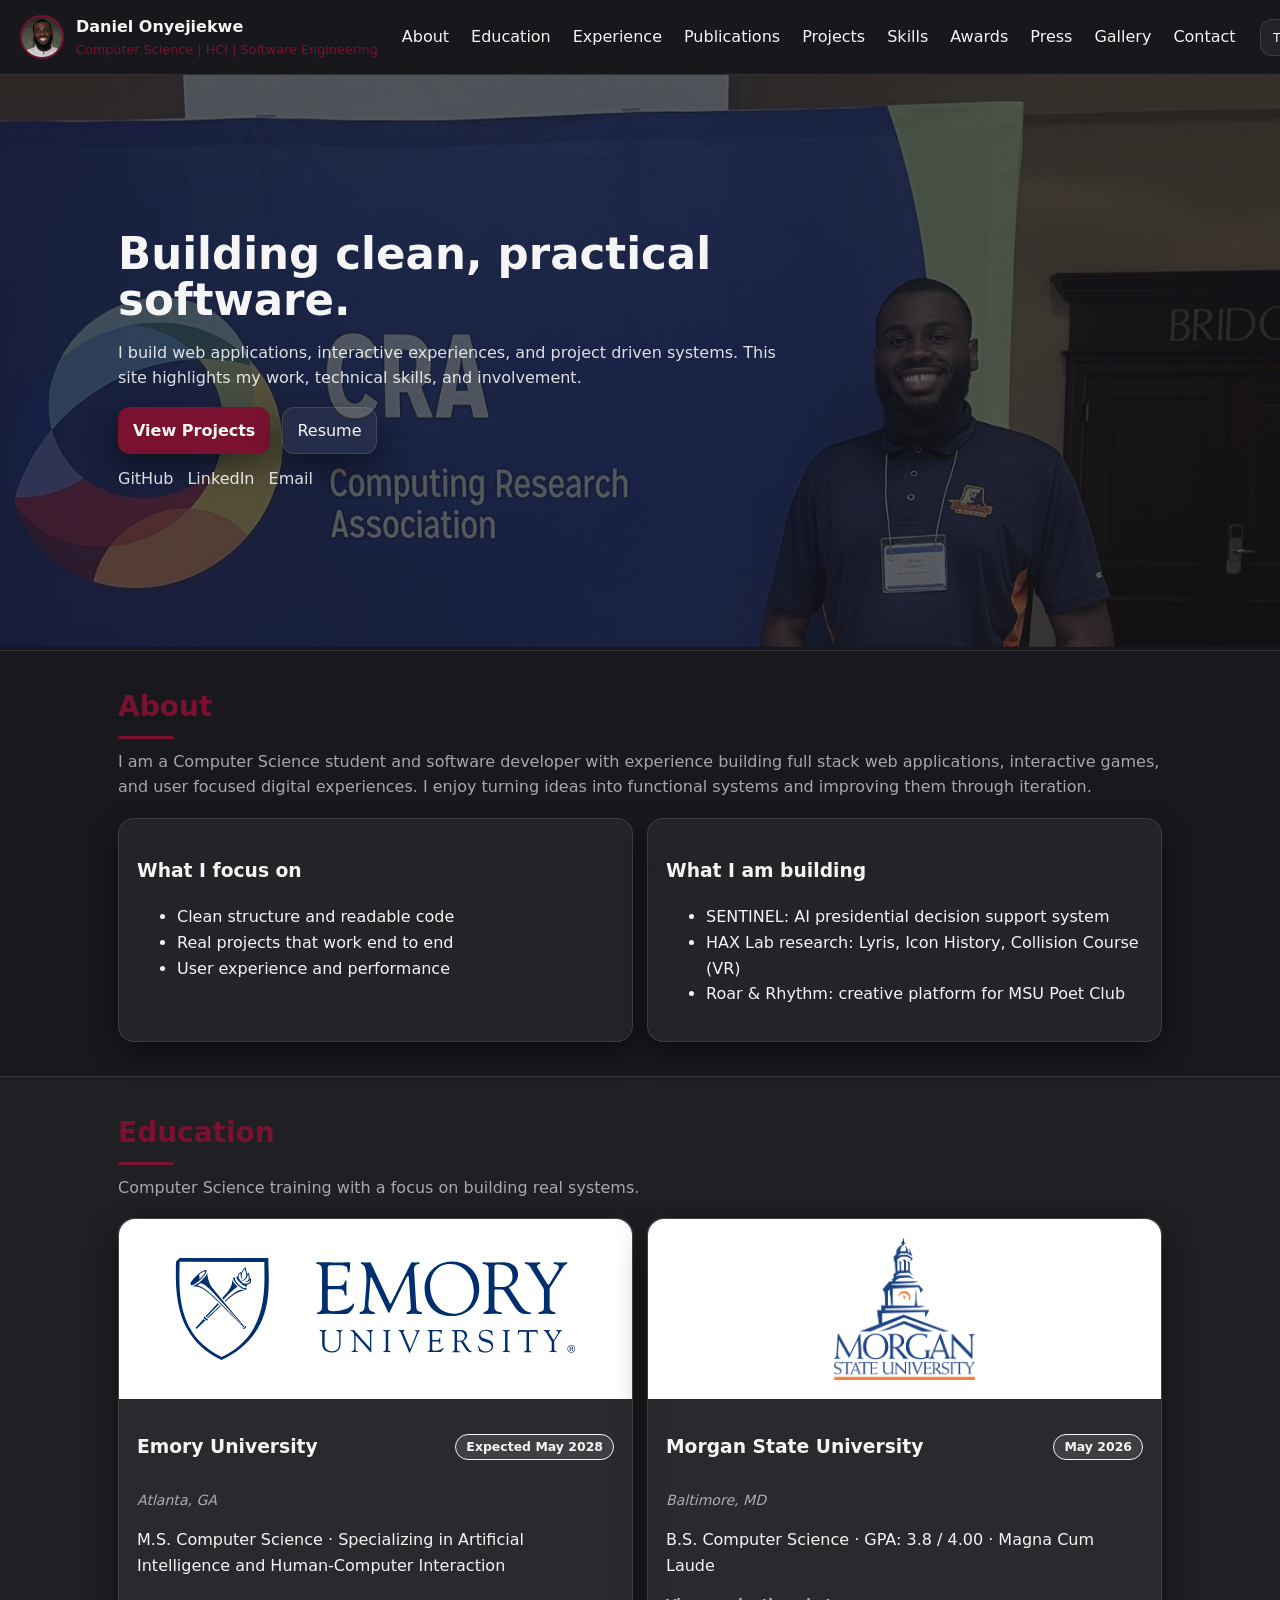
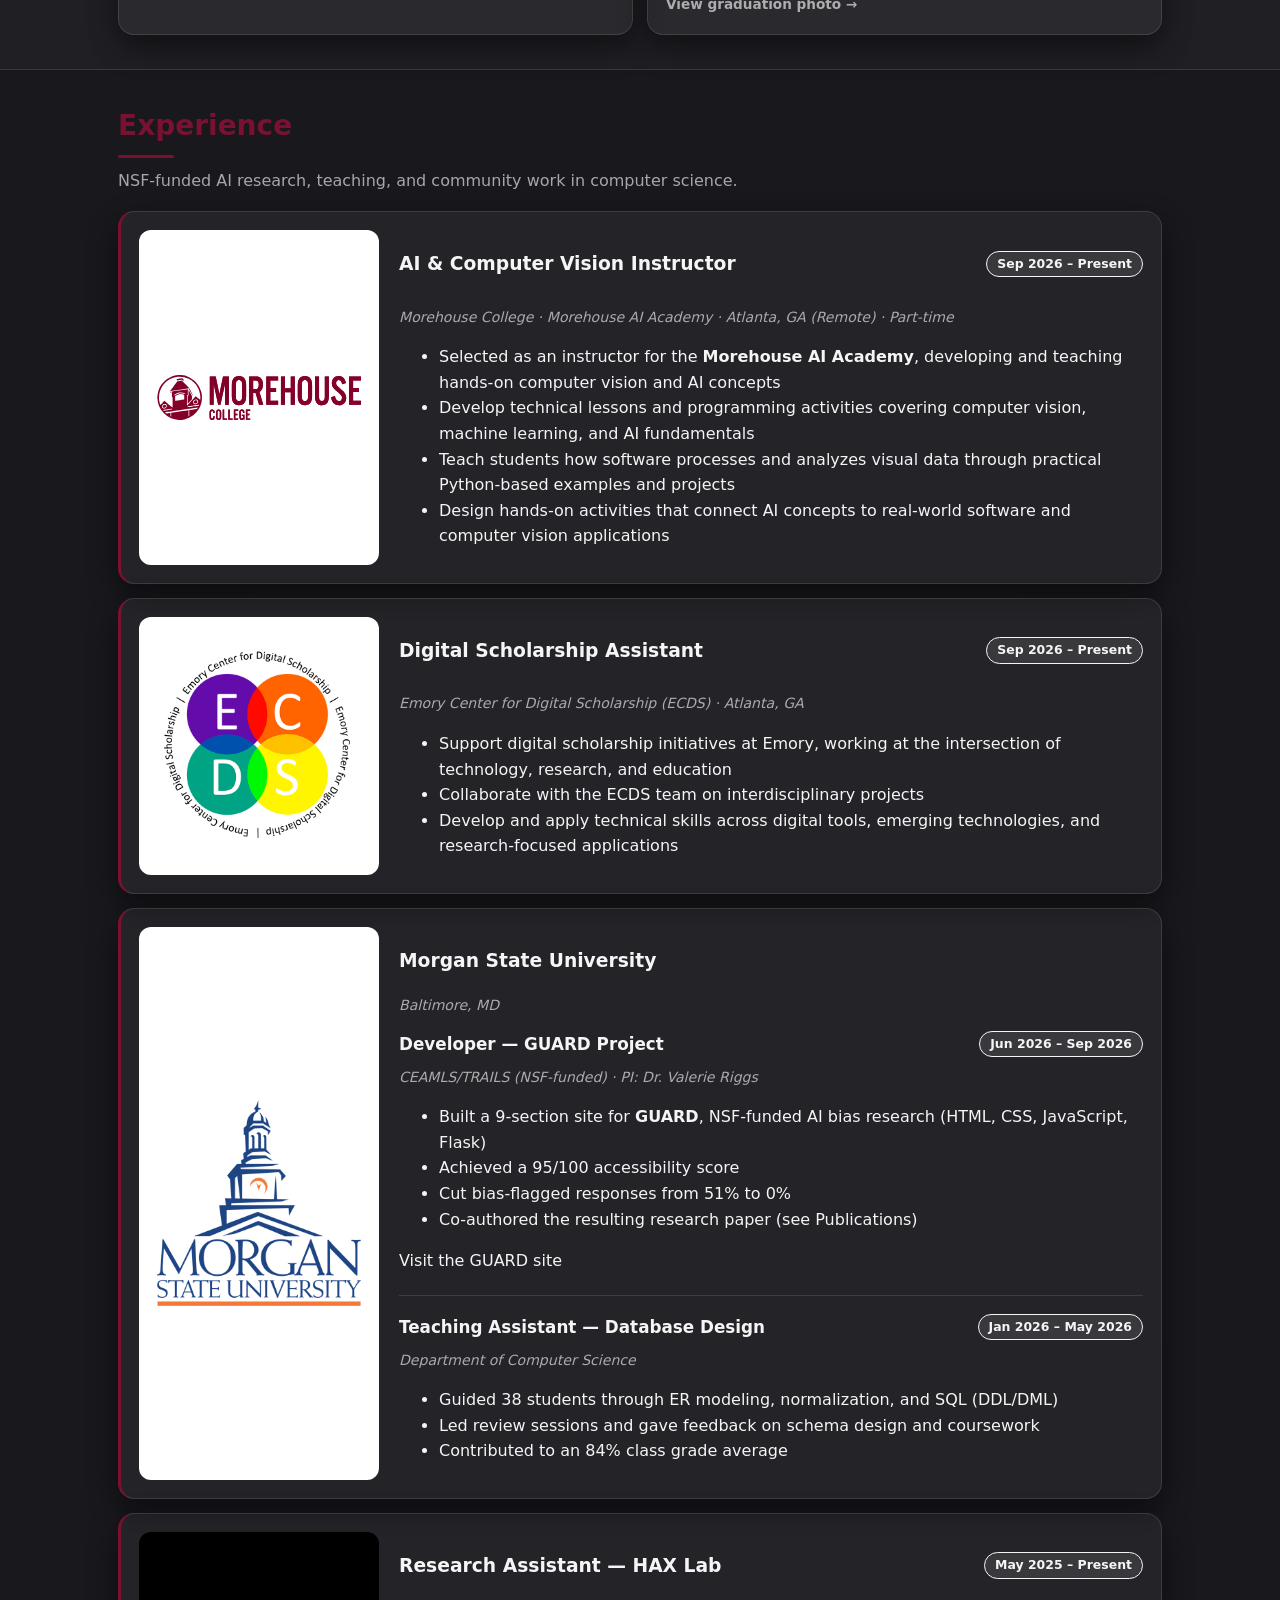
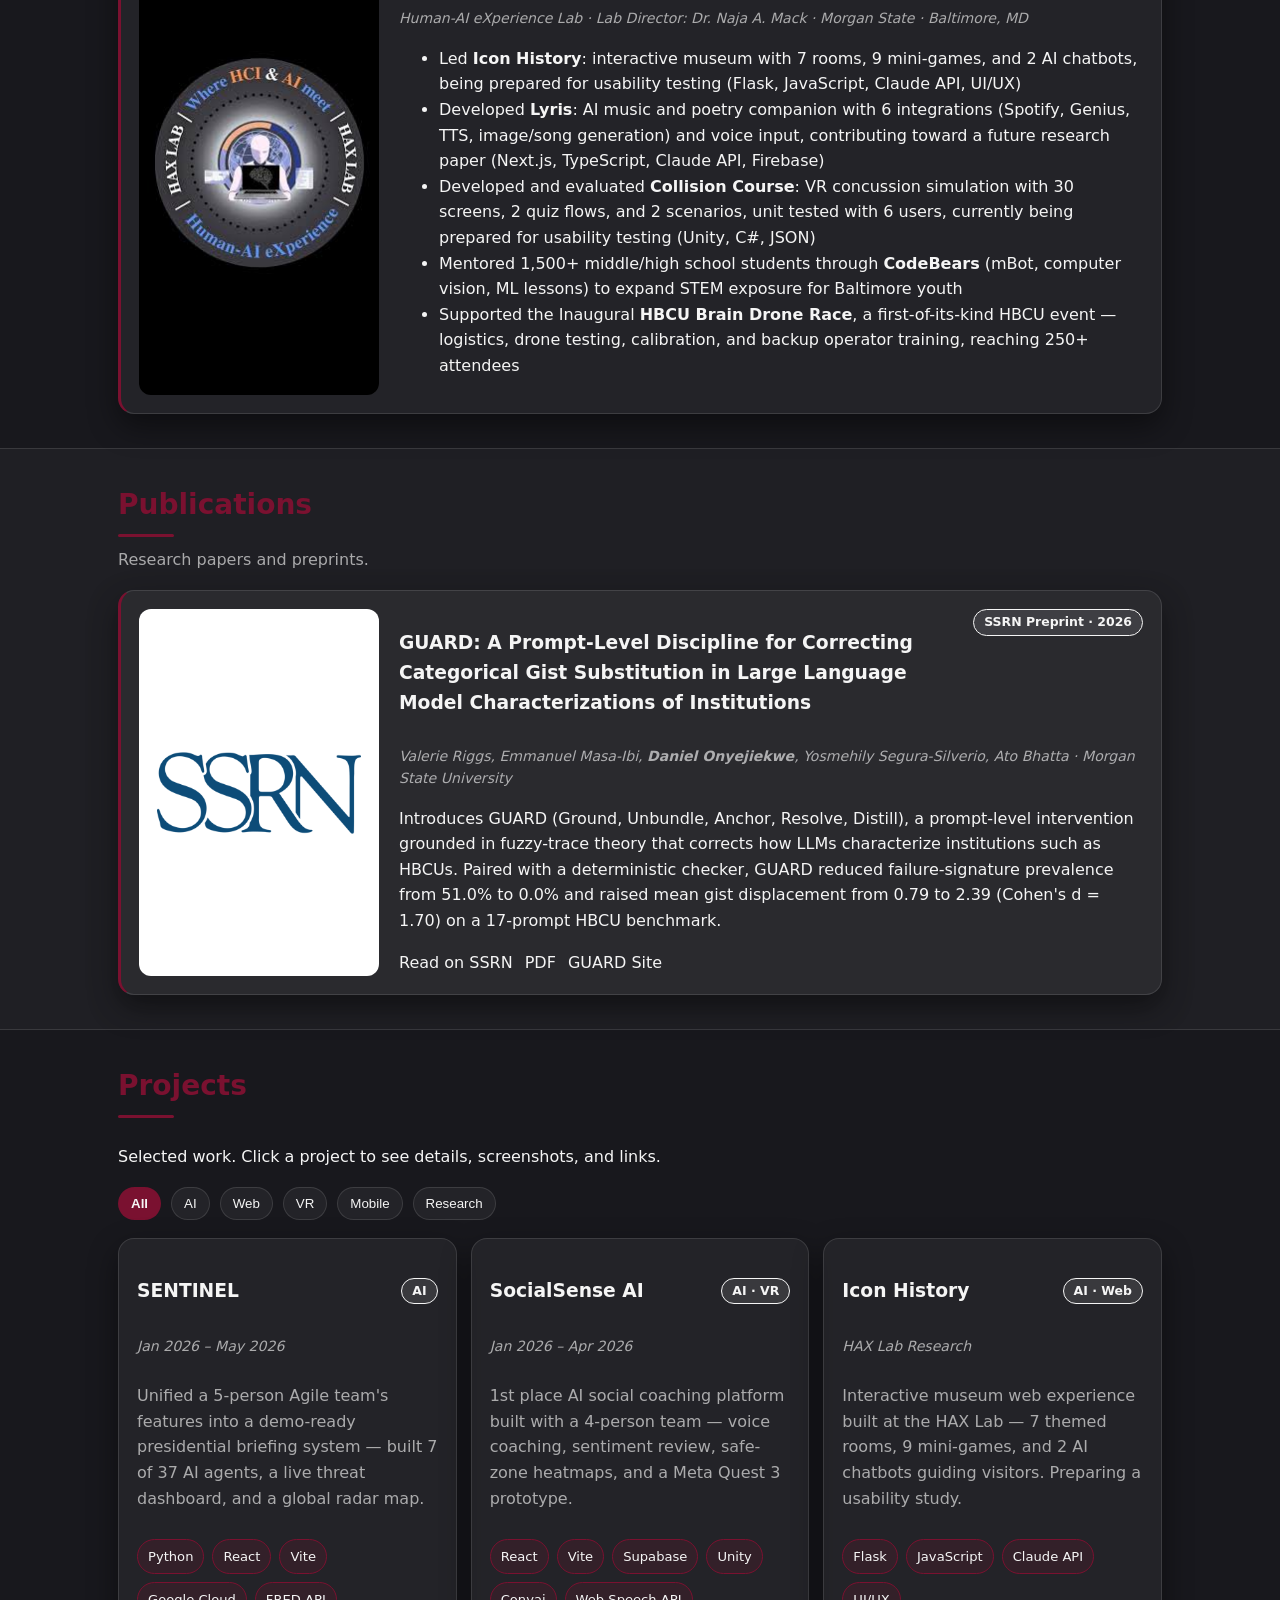
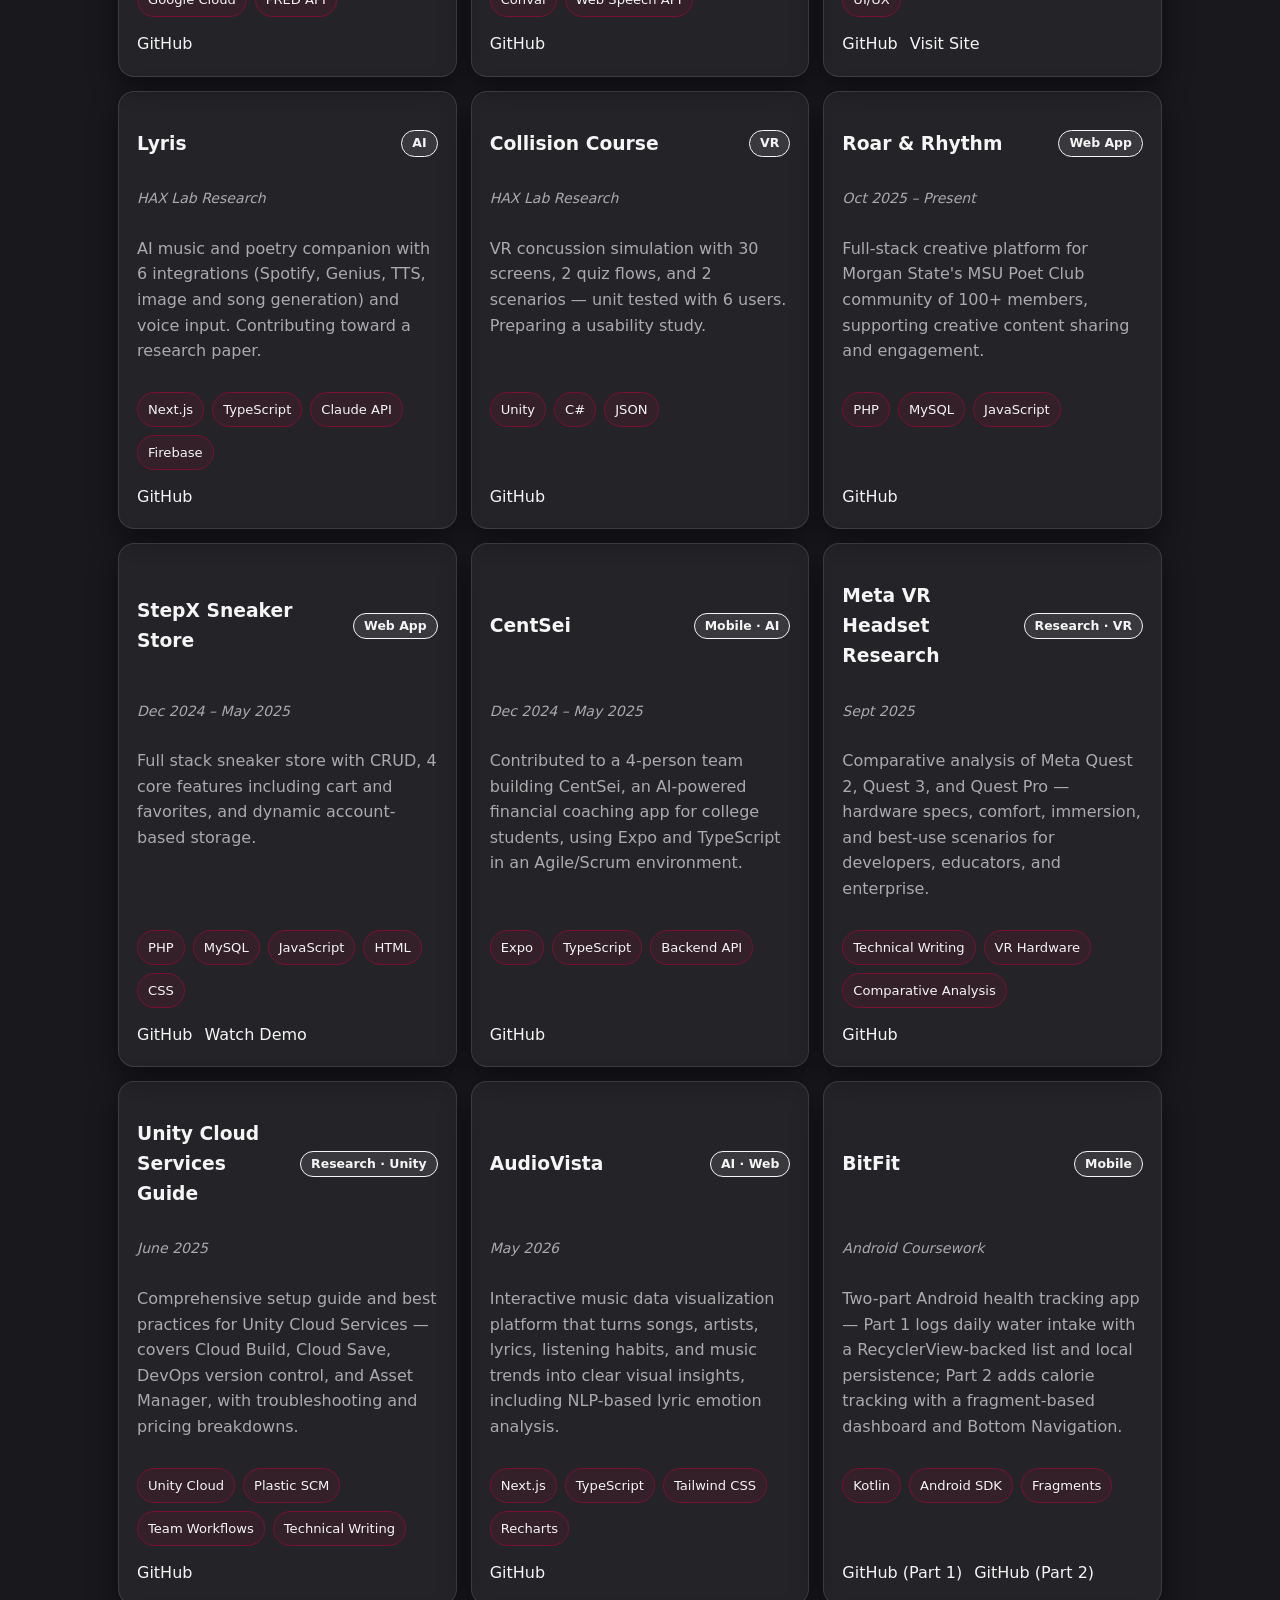
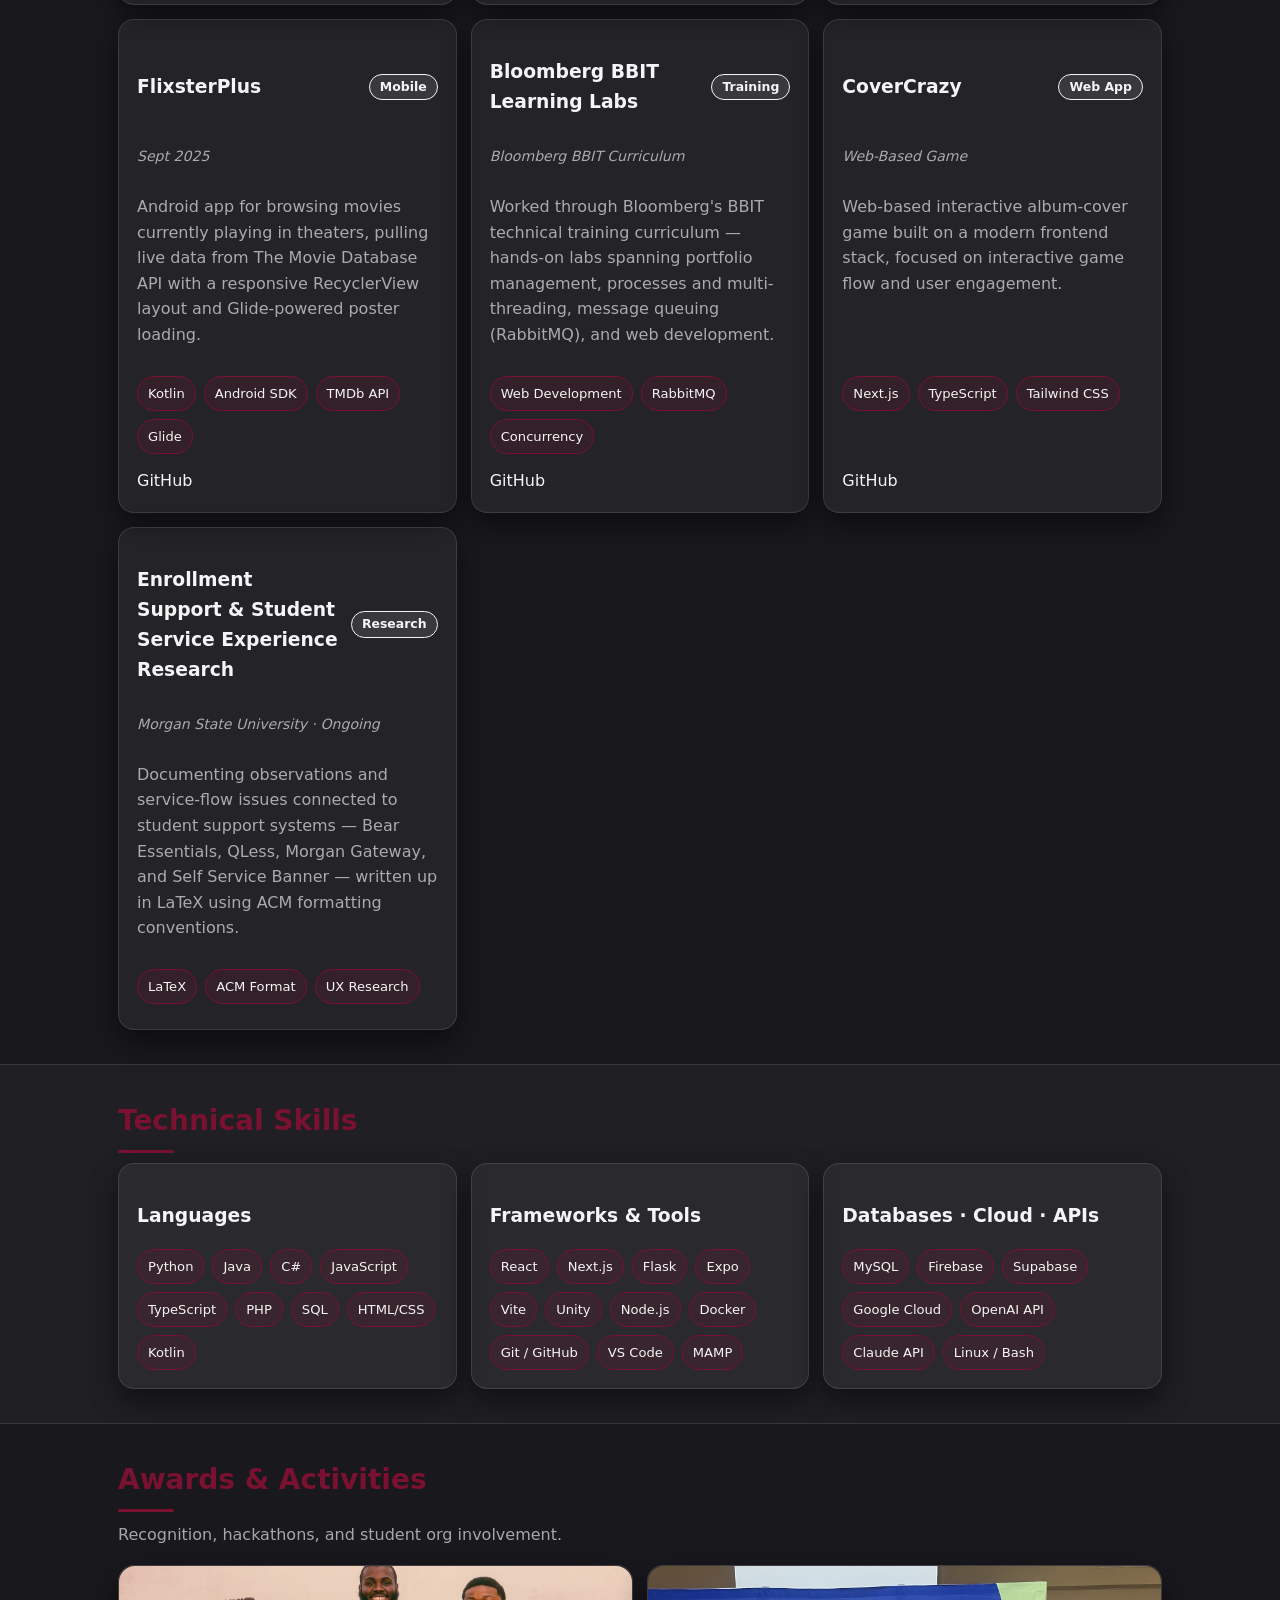
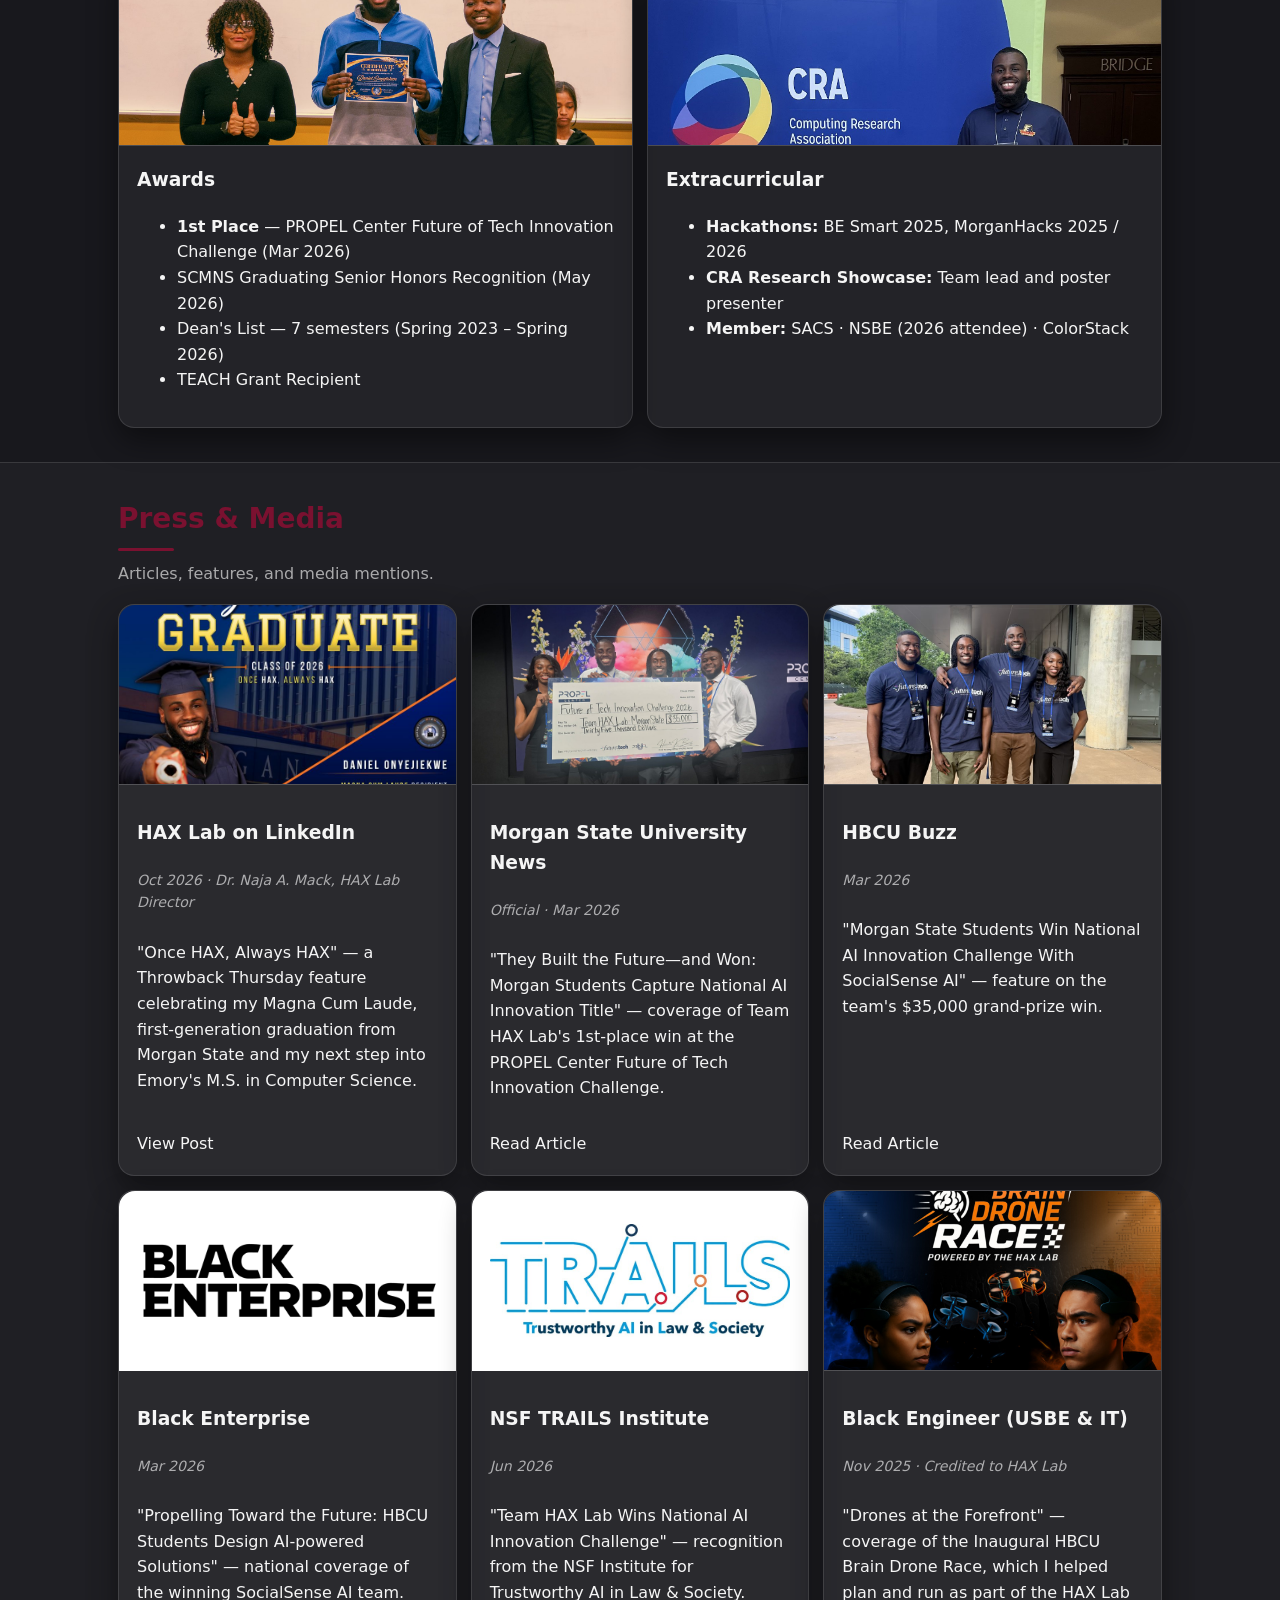
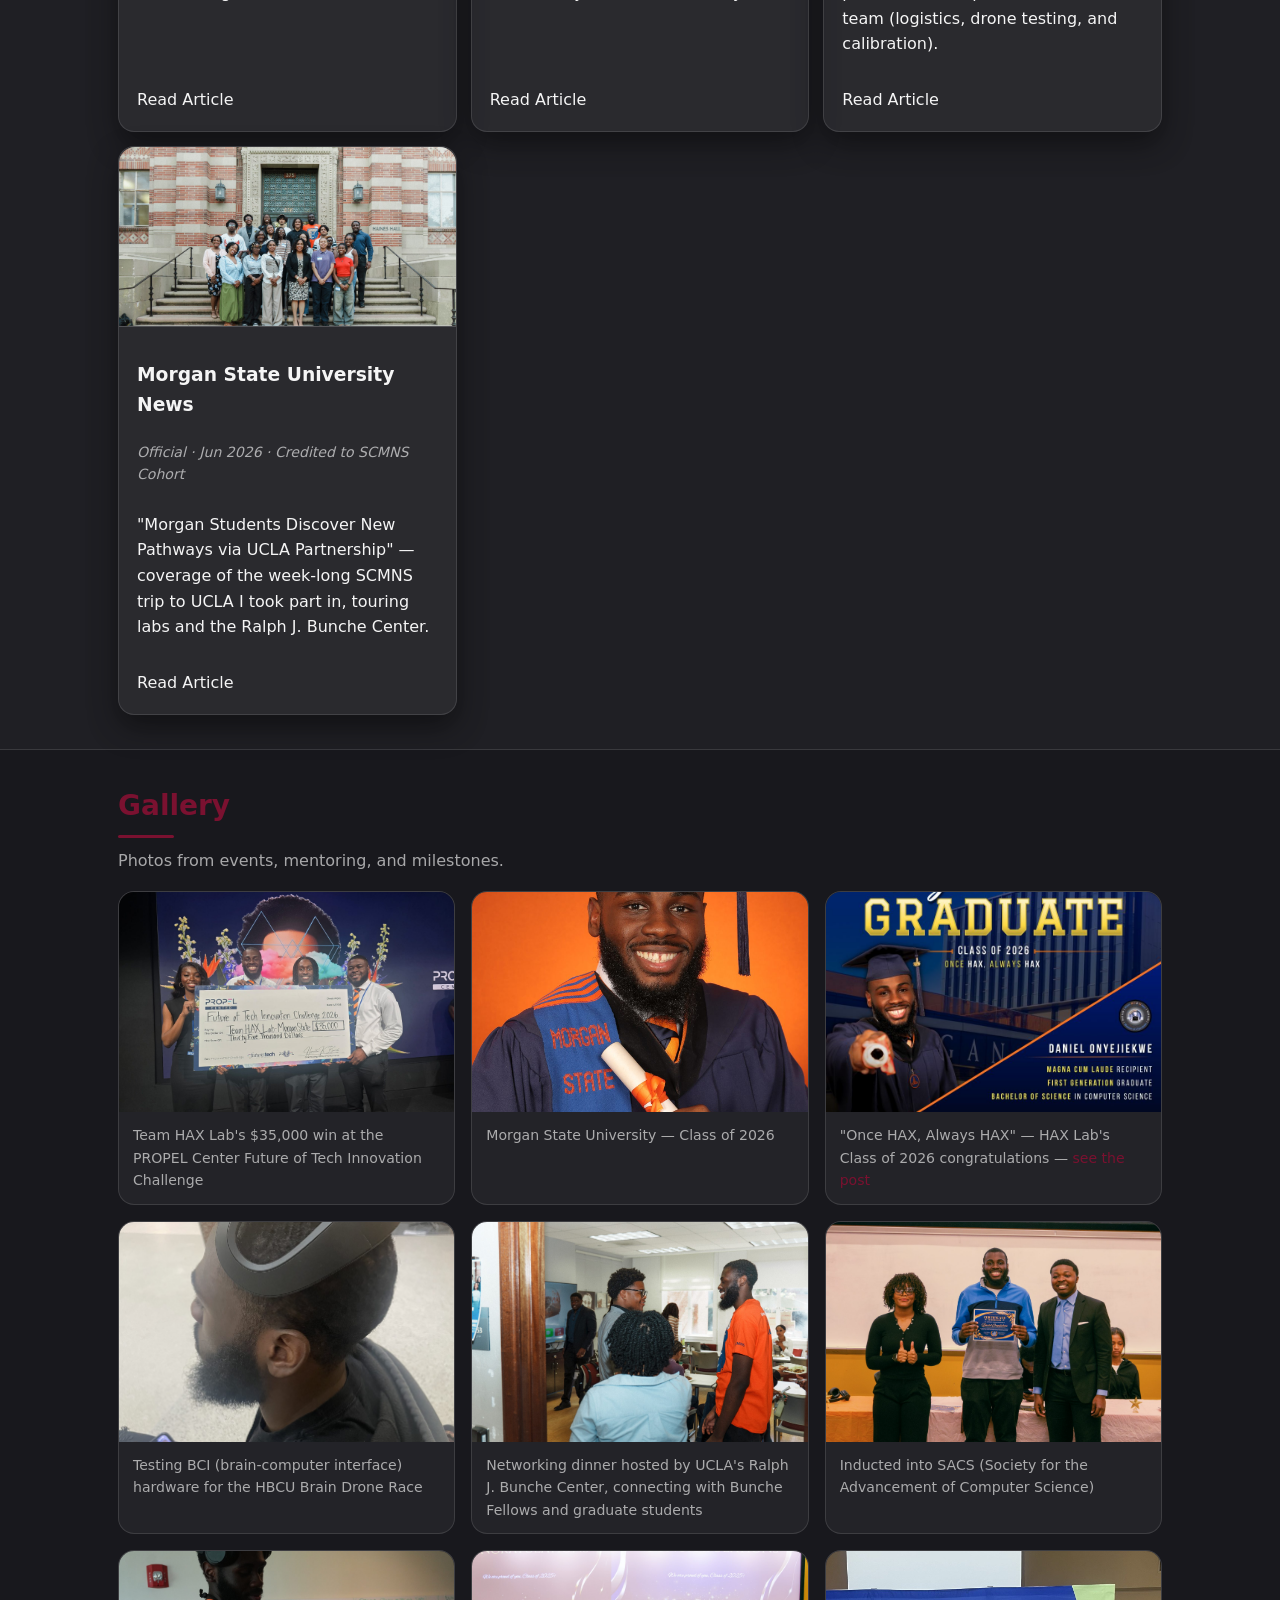
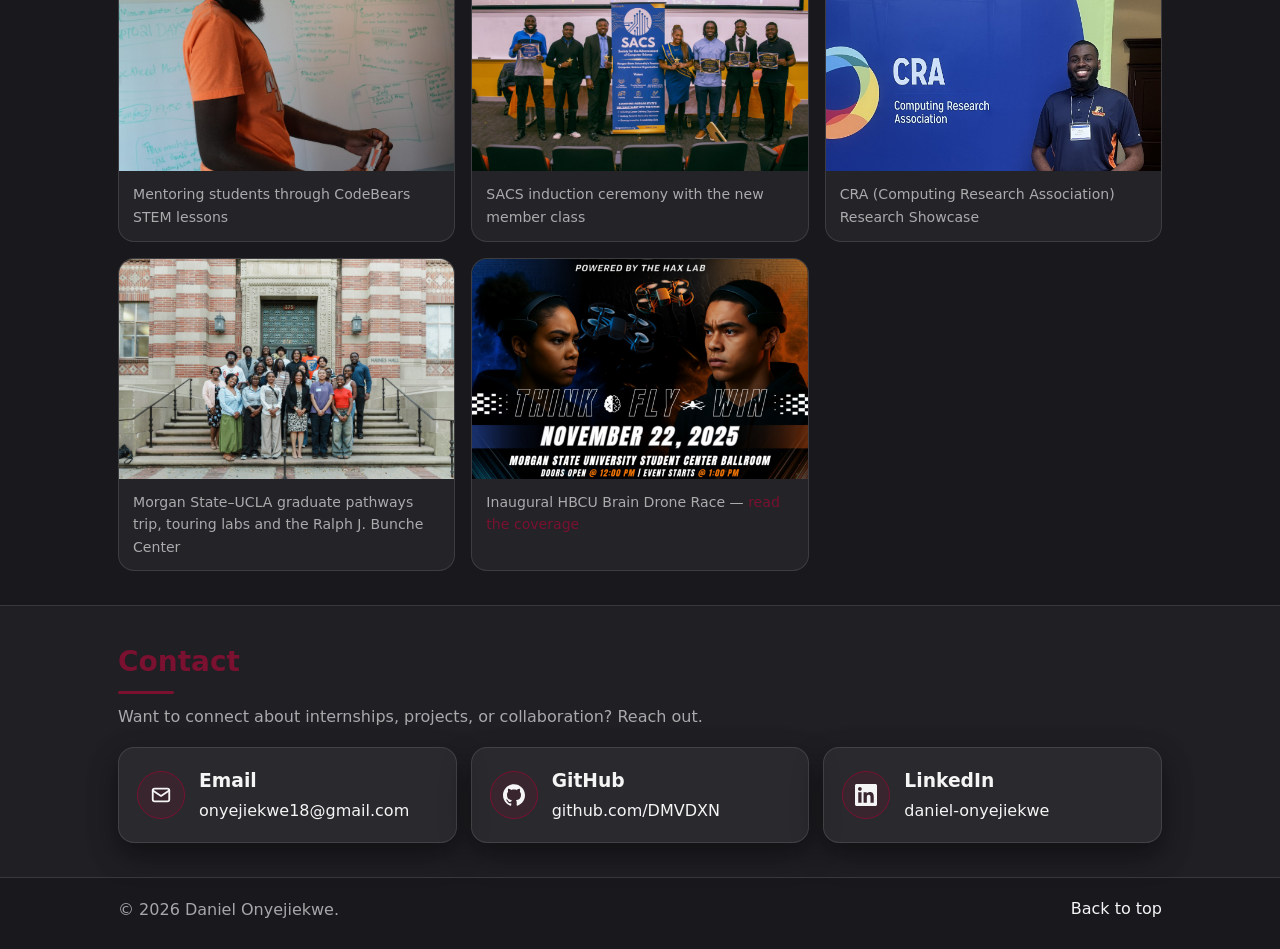
==== commit e6cad9cf: "Add gallery lightbox, HAX Lab press feature, and layout polish - Gallery photos expand in a lightbox" ====
--- a/index.html
+++ b/index.html
@@ -4,7 +4,7 @@
 <head>
   <meta charset="UTF-8" />
   <meta name="viewport" content="width=device-width, initial-scale=1.0" />
-  <title>Daniel Onyejiekwe — Computer Science Student & Software Developer</title>
+  <title>Daniel Onyejiekwe — Computer Science, HCI & Software Engineering</title>
   <meta name="description" content="Daniel Onyejiekwe — Computer Science student at Morgan State (M.S. at Emory). Portfolio featuring AI, full-stack web, VR, and research projects from the HAX Lab." />
   <meta name="author" content="Daniel Onyejiekwe" />
   <meta name="theme-color" content="#22223B" />
@@ -16,13 +16,13 @@
 
   <meta property="og:type" content="website" />
   <meta property="og:url" content="https://danielonyejiekwe.com/" />
-  <meta property="og:title" content="Daniel Onyejiekwe — Computer Science Student & Software Developer" />
+  <meta property="og:title" content="Daniel Onyejiekwe — Computer Science, HCI & Software Engineering" />
   <meta property="og:description" content="Portfolio featuring AI, full-stack web, VR, and research projects. M.S. CS at Emory, B.S. CS at Morgan State (Magna Cum Laude)." />
   <meta property="og:image" content="https://danielonyejiekwe.com/assets/images/site/CZ6A8919.JPG" />
   <meta property="og:image:alt" content="Headshot of Daniel Onyejiekwe" />
 
   <meta name="twitter:card" content="summary_large_image" />
-  <meta name="twitter:title" content="Daniel Onyejiekwe — Computer Science Student & Software Developer" />
+  <meta name="twitter:title" content="Daniel Onyejiekwe — Computer Science, HCI & Software Engineering" />
   <meta name="twitter:description" content="Portfolio featuring AI, full-stack web, VR, and research projects. M.S. CS at Emory, B.S. CS at Morgan State (Magna Cum Laude)." />
   <meta name="twitter:image" content="https://danielonyejiekwe.com/assets/images/site/CZ6A8919.JPG" />
 
@@ -40,7 +40,7 @@
         </div>
         <div class="brand-text">
           <div class="name">Daniel Onyejiekwe</div>
-          <div class="role">Computer Science Student | Software Developer</div>
+          <div class="role">Computer Science | HCI | Software Engineering</div>
         </div>
       </div>
 
@@ -142,10 +142,19 @@
               <span class="tag">Expected May 2028</span>
             </div>
             <p class="meta">Atlanta, GA</p>
-            <p>M.S. Computer Science</p>
-          </article>
-
-          <article class="card">
+            <p>M.S. Computer Science · Specializing in Artificial Intelligence and Human-Computer Interaction</p>
+          </article>
+
+          <article class="card clickable"
+            role="button"
+            aria-label="Morgan State University: view graduation photo"
+            data-title="Morgan State University"
+            data-tag="B.S. Computer Science · May 2026"
+            data-image="assets/images/gallery/gallery-graduation.jpg"
+            data-image-alt="Daniel Onyejiekwe in Morgan State graduation cap and gown, Class of 2026"
+            data-image-fit="contain"
+            data-description="Graduated Magna Cum Laude with a B.S. in Computer Science (GPA 3.8 / 4.00), Class of 2026."
+            data-bullets="Magna Cum Laude|SCMNS Graduating Senior Honors Recognition|Dean's List — 7 semesters">
             <div class="card-media card-logo"><img src="assets/images/cards/morgan-logo.png" alt="Morgan State University logo" loading="lazy" /></div>
             <div class="project-top">
               <h3>Morgan State University</h3>
@@ -153,6 +162,7 @@
             </div>
             <p class="meta">Baltimore, MD</p>
             <p>B.S. Computer Science · GPA: 3.8 / 4.00 · Magna Cum Laude</p>
+            <p class="card-hint">View graduation photo →</p>
           </article>
         </div>
       </div>
@@ -374,7 +384,7 @@
             data-description="Interactive museum web experience with mini-games and AI-guided chatbots."
             data-bullets="7 themed rooms|9 mini-games|2 AI chatbots (Claude API)|Flask + JavaScript UI/UX|Preparing a usability study"
             data-repo="https://github.com/DMVDXN"
-            data-demo="#">
+            data-demo="https://icon-history.com/">
             <div class="project-top">
               <h3>Icon History</h3>
               <span class="tag">AI · Web</span>
@@ -392,6 +402,7 @@
             </ul>
             <div class="links">
               <a href="https://github.com/DMVDXN" target="_blank" rel="noopener">GitHub</a>
+              <a href="https://icon-history.com/" target="_blank" rel="noopener">Visit Site</a>
             </div>
           </article>
 
@@ -857,6 +868,18 @@
 
         <div class="grid reveal-group">
           <div class="card">
+            <div class="card-media"><img src="assets/images/gallery/gallery-hax-graduate-congrats.jpg" alt="HAX Lab congratulations graphic for Daniel Onyejiekwe, Morgan State Class of 2026: Magna Cum Laude, first-generation graduate, next journey M.S. in Computer Science at Emory University" loading="lazy" style="object-position: center 35%;" /></div>
+            <h3>HAX Lab on LinkedIn</h3>
+            <p class="meta">Oct 2026 · Dr. Naja A. Mack, HAX Lab Director</p>
+            <p>
+              "Once HAX, Always HAX" — a Throwback Thursday feature celebrating my Magna Cum Laude, first-generation
+              graduation from Morgan State and my next step into Emory's M.S. in Computer Science.
+            </p>
+            <div class="links">
+              <a href="https://www.linkedin.com/feed/update/urn:li:share:7514101159570227202/" target="_blank" rel="noopener">View Post</a>
+            </div>
+          </div>
+          <div class="card">
             <div class="card-media"><img src="assets/images/gallery/gallery-propel-check.jpg" alt="Team HAX Lab holding the $35,000 PROPEL Center check" loading="lazy" /></div>
             <h3>Morgan State University News</h3>
             <p class="meta">Official · Mar 2026</p>
@@ -945,6 +968,10 @@
           <figure class="gallery-item">
             <img src="assets/images/gallery/gallery-graduation.jpg" alt="Daniel Onyejiekwe in Morgan State graduation cap and gown, Class of 2026" loading="lazy" />
             <figcaption>Morgan State University — Class of 2026</figcaption>
+          </figure>
+          <figure class="gallery-item">
+            <img src="assets/images/gallery/gallery-hax-graduate-congrats.jpg" alt="HAX Lab congratulations graphic for Daniel Onyejiekwe, Morgan State Class of 2026: Magna Cum Laude, first-generation graduate, next journey M.S. in Computer Science at Emory University" loading="lazy" />
+            <figcaption>"Once HAX, Always HAX" — HAX Lab's Class of 2026 congratulations — <a href="https://www.linkedin.com/feed/update/urn:li:share:7514101159570227202/" target="_blank" rel="noopener">see the post</a></figcaption>
           </figure>
           <figure class="gallery-item">
             <img src="assets/images/gallery/gallery-bci-headset.jpg" alt="Daniel Onyejiekwe wearing a brain-computer interface headset" loading="lazy" />
@@ -975,9 +1002,7 @@
             <figcaption>Morgan State–UCLA graduate pathways trip, touring labs and the Ralph J. Bunche Center</figcaption>
           </figure>
           <figure class="gallery-item">
-            <a href="https://www.blackengineer.com/news-2/drones-at-the-forefront/" target="_blank" rel="noopener">
-              <img src="assets/images/gallery/gallery-brain-drone-race.jpg" alt="Inaugural HBCU Brain Drone Race event flyer" loading="lazy" />
-            </a>
+            <img src="assets/images/gallery/gallery-brain-drone-race.jpg" alt="Inaugural HBCU Brain Drone Race event flyer" loading="lazy" />
             <figcaption>Inaugural HBCU Brain Drone Race — <a href="https://www.blackengineer.com/news-2/drones-at-the-forefront/" target="_blank" rel="noopener">read the coverage</a></figcaption>
           </figure>
         </div>
@@ -1010,12 +1035,22 @@
             <span class="contact-icon" aria-hidden="true"><svg viewBox="0 0 24 24" fill="currentColor"><path d="M20.447 20.452h-3.554v-5.569c0-1.328-.027-3.037-1.852-3.037-1.853 0-2.136 1.445-2.136 2.939v5.667H9.351V9h3.414v1.561h.046c.477-.9 1.637-1.85 3.37-1.85 3.601 0 4.267 2.37 4.267 5.455v6.286zM5.337 7.433c-1.144 0-2.063-.926-2.063-2.065 0-1.138.92-2.063 2.063-2.063 1.14 0 2.064.925 2.064 2.063 0 1.139-.925 2.065-2.064 2.065zm1.782 13.019H3.555V9h3.564v11.452zM22.225 0H1.771C.792 0 0 .774 0 1.729v20.542C0 23.227.792 24 1.771 24h20.451C23.2 24 24 23.227 24 22.271V1.729C24 .774 23.2 0 22.222 0h.003z" /></svg></span>
             <div class="contact-text">
               <h3>LinkedIn</h3>
-              <p><a href="https://www.linkedin.com/in/daniel-onyejiekwe/" target="_blank" rel="noopener">linkedin.com/in/daniel-onyejiekwe</a></p>
+              <p><a href="https://www.linkedin.com/in/daniel-onyejiekwe/" target="_blank" rel="noopener">daniel-onyejiekwe</a></p>
             </div>
           </div>
         </div>
       </div>
     </section>
+
+    <div class="lightbox" id="lightbox" role="dialog" aria-modal="true" aria-label="Expanded photo" aria-hidden="true">
+      <button class="lightbox-close" type="button" aria-label="Close photo">&times;</button>
+      <button class="lightbox-nav lightbox-prev" type="button" aria-label="Previous photo">&#8249;</button>
+      <figure class="lightbox-figure">
+        <img id="lightboxImg" src="" alt="" />
+        <figcaption id="lightboxCaption"></figcaption>
+      </figure>
+      <button class="lightbox-nav lightbox-next" type="button" aria-label="Next photo">&#8250;</button>
+    </div>
 
     <div class="modal" id="projectModal" aria-hidden="true">
       <div class="modal-backdrop" data-close="true"></div>
--- a/style.css
+++ b/style.css
@@ -111,6 +111,7 @@
 }
 
 .header-inner {
+  max-width: 1240px;
   display: flex;
   align-items: center;
   justify-content: space-between;
@@ -123,6 +124,7 @@
   align-items: center;
   gap: 12px;
   min-width: 220px;
+  flex-shrink: 0;
 }
 
 .logo {
@@ -146,14 +148,15 @@
 .name { font-weight: 700; }
 
 .role {
-  font-size: 0.92rem;
+  font-size: 0.8rem;
   color: var(--primary);
   font-weight: 500;
+  white-space: nowrap;
 }
 
 .nav {
   display: flex;
-  gap: 14px;
+  gap: 2px;
 }
 
 .nav a {
@@ -406,7 +409,17 @@
   box-shadow: 0 16px 38px rgba(0, 0, 0, 0.40), 0 0 0 1px var(--primary-soft);
 }
 
-.project.clickable { cursor: pointer; }
+.project.clickable,
+.card.clickable { cursor: pointer; }
+
+.card-hint {
+  margin: 10px 0 0;
+  font-size: 0.85rem;
+  font-weight: 600;
+  color: var(--muted);
+}
+
+.card.clickable:hover .card-hint { color: var(--text); }
 
 .about-grid,
 .timeline,
@@ -454,6 +467,28 @@
 }
 
 .project p { color: var(--muted); }
+
+/* uniform project cards: title / date / description / skills / links.
+   Fallback pins links to the bottom; with subgrid every section lines up
+   across the cards in a row. */
+#projectsGrid > .project {
+  display: flex;
+  flex-direction: column;
+}
+
+#projectsGrid > .project > p:not(.meta) { flex: 1 0 auto; }
+
+@supports (grid-template-rows: subgrid) {
+  #projectsGrid > .project {
+    display: grid;
+    grid-row: span 5;
+    grid-template-rows: subgrid;
+    row-gap: 0;
+  }
+
+  #projectsGrid > .project > .chips { align-self: start; }
+  #projectsGrid > .project > .links { align-self: end; margin-top: 14px; }
+}
 
 .publication .project-top { align-items: flex-start; }
 
@@ -679,9 +714,12 @@
 .footer-inner {
   display: flex;
   justify-content: space-between;
+  align-items: center;
   gap: 12px;
   color: var(--muted);
 }
+
+.footer-inner p { margin: 0; }
 
 /* SCROLL REVEAL ANIMATIONS */
 .reveal {
@@ -735,6 +773,103 @@
   .hero-banner-img { transform: none !important; }
 }
 
+/* GALLERY LIGHTBOX */
+.gallery-item img { cursor: zoom-in; }
+
+.lightbox {
+  position: fixed;
+  inset: 0;
+  z-index: 60;
+  display: none;
+  align-items: center;
+  justify-content: center;
+  gap: 12px;
+  padding: 24px;
+  background: rgba(10, 10, 12, 0.92);
+}
+
+.lightbox.is-open { display: flex; }
+
+.lightbox-figure {
+  margin: 0;
+  max-width: min(1100px, 100%);
+  display: flex;
+  flex-direction: column;
+  align-items: center;
+  gap: 12px;
+}
+
+.lightbox-figure img {
+  display: block;
+  max-width: 100%;
+  max-height: 80vh;
+  object-fit: contain;
+  border-radius: 12px;
+}
+
+.lightbox-figure figcaption {
+  color: var(--chalk);
+  text-align: center;
+  font-size: 0.95rem;
+  max-width: 70ch;
+}
+
+.lightbox-figure figcaption a { color: var(--chalk); text-decoration: underline; }
+
+.lightbox-close,
+.lightbox-nav {
+  border: 1px solid rgba(245, 245, 245, 0.25);
+  background: rgba(245, 245, 245, 0.08);
+  color: var(--chalk);
+  cursor: pointer;
+  border-radius: 50%;
+  display: grid;
+  place-items: center;
+  transition: background 0.2s ease;
+}
+
+.lightbox-close:hover,
+.lightbox-nav:hover { background: var(--primary); }
+
+.lightbox-close {
+  position: absolute;
+  top: 16px;
+  right: 16px;
+  width: 44px;
+  height: 44px;
+  font-size: 1.6rem;
+  line-height: 1;
+}
+
+.lightbox-nav {
+  flex: 0 0 auto;
+  width: 48px;
+  height: 48px;
+  font-size: 2rem;
+  line-height: 1;
+}
+
+@media (max-width: 520px) {
+  .lightbox { padding: 64px 8px 24px; }
+  .lightbox-nav {
+    position: absolute;
+    bottom: 16px;
+  }
+  .lightbox-prev { left: calc(50% - 60px); }
+  .lightbox-next { right: calc(50% - 60px); }
+}
+
+/* PRESS: keep every "Read Article" button on the same baseline */
+#press .card {
+  display: flex;
+  flex-direction: column;
+}
+
+#press .card > .links {
+  margin-top: auto;
+  padding-top: 14px;
+}
+
 /* CONTACT CARDS */
 .contact-card {
   display: flex;
@@ -817,7 +952,9 @@
 .card-body { min-width: 0; }
 
 /* RESPONSIVE */
-@media (max-width: 900px) {
+/* the full nav, name, and theme toggle need ~1200px on one row; collapse
+   into the menu button below that instead of letting them collide */
+@media (max-width: 1240px) {
   .nav-toggle { display: block; }
 
   .nav {
@@ -853,7 +990,9 @@
 
   .site-header { position: sticky; }
   .header-inner { position: relative; }
-
+}
+
+@media (max-width: 900px) {
   .about-grid,
   .grid,
   .skills-grid,
